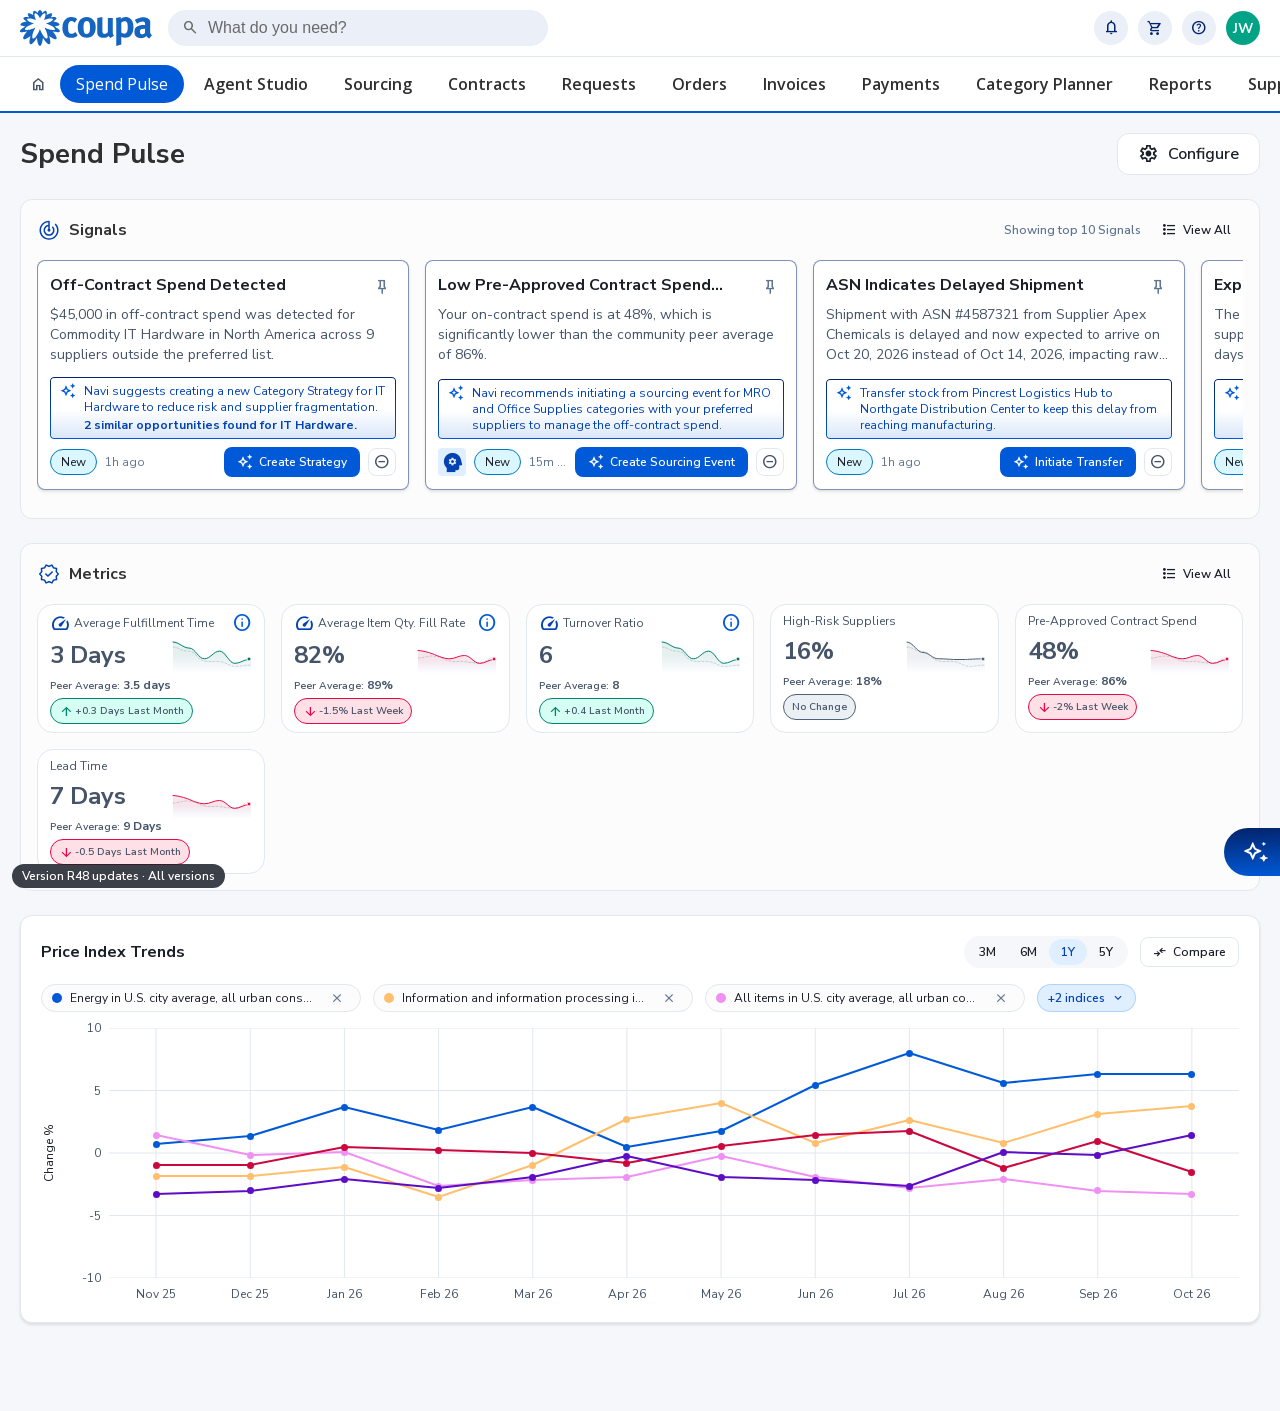
==== v/r48/index.html @ 028aa799 "Versions: add v/r48 (R48 updates) from jitin-updates; versions take a name as well as a date v/r48 i" ====
<!DOCTYPE html>
<html lang="en">
<head>
<meta charset="utf-8">
<meta name="viewport" content="width=device-width, initial-scale=1">
<title>Community Data Spend Pulse</title>
<meta name="description" content="Responsive HTML prototype of Spend Pulse's community-benchmark signal, including its full Navi sourcing-event interaction flow.">
<!-- Fonts are vendored locally (Nunito Sans, Open Sans, Material Symbols) so the
     prototype renders identically offline. -->
<link rel="stylesheet" href="assets/fonts/fonts.css">
<link rel="stylesheet" href="styles.css">
<link rel="stylesheet" href="navi/navi-template.css">
</head>
<body>

<div class="app">
  <header class="topbar">
    <div class="topbar__row">
      <!-- The Coupa lockup as supplied: a single 132x36 SVG carrying both the
           flower mark and the wordmark, so there is no live text beside it to
           keep in step. One header serves all 23 screens. -->
      <a class="logo" href="#/landing" aria-label="Coupa home">
        <img class="logo__mark" src="assets/coupa-logo.svg" alt="Coupa"
          width="132" height="36">
      </a>
      <label class="usearch">
        <span class="mi mi--sm" aria-hidden="true">search</span>
        <input type="search" placeholder="What do you need?" aria-label="What do you need?">
      </label>
      <div class="top-actions">
        <button class="circle-btn" aria-label="Notifications"><span class="mi mi--sm">notifications</span></button>
        <button class="circle-btn" aria-label="Cart"><span class="mi mi--sm">shopping_cart</span></button>
        <button class="circle-btn" aria-label="Help"><span class="mi mi--sm">help</span></button>
        <div class="avatar" title="Jason Wills">JW</div>
      </div>
    </div>
  </header>

  <nav class="nav" aria-label="Primary">
    <div class="nav__row" id="nav-row"></div>
  </nav>

  <!-- Secondary navigation. A screen that has one (Sourcing does) fills this
       slot: the band runs the full width of the window, so it sits outside
       `.page`, whose padding and 1600px cap would inset it. -->
  <div id="subnav"></div>

  <main class="page" id="screen" tabindex="-1"></main>
</div>

<div id="overlay-layer" aria-live="polite"></div>
<!-- The Navi chat sits above the overlays it is handed off from and below the
     tooltips and toasts, which have to stay reachable over everything. -->
<div id="navi-layer" aria-live="polite"></div>
<div id="tip-layer"></div>
<div id="toast-layer"></div>

<!-- Navi chat on the Spend Pulse landing page: the Navi Prototype Template's
     panel and engine (coupa/Navi-Prototype-Template, branch Navi-Template),
     wrapped in `.navi-tpl` so its styles stay scoped (see navi/README.md).
     The landing page's own Navi button opens it; the template's launcher is
     kept for the engine to bind to but hidden. The script below is
     navi/spend-pulse.yaml as JSON — regenerate it from that file. -->
<div class="navi-tpl" id="navi-tpl">
<div id="navi-artifact-viewer" class="navi-artifact-viewer" aria-hidden="true">
  <div id="navi-artifact-rail" class="navi-artifact-rail"></div>
  <div id="navi-artifact-main" class="navi-artifact-main"></div>
</div>
<button id="navi-launcher" class="navi-launcher" aria-label="Open Navi" aria-expanded="false">
  <span class="navi-launcher-icon-wrap">
    <img class="navi-launcher-icon" src="assets/navi/navi-launcher-sparkle.svg" alt="" aria-hidden="true" width="24" height="24" />
  </span>
  <span class="navi-launcher-label">Navi</span>
</button>
<div id="navi-panel" class="navi-panel" data-state="welcome" aria-hidden="true">
  <header class="navi-panel-header" data-chrome="active">
    <span class="navi-panel-title">
      Navi
      <img class="navi-panel-logo-icon" src="assets/navi/navi-logo-icon.svg" alt="" aria-hidden="true" width="20" height="20" />
    </span>
    <button id="navi-close" class="navi-close" aria-label="Close Navi">−</button>
  </header>
  <div class="navi-welcome-topbar" data-chrome="welcome">
    <button id="navi-minimize" class="navi-minimize" aria-label="Close Navi">−</button>
  </div>
  <div class="navi-welcome-message" data-chrome="welcome">
    <p class="navi-welcome-tagline">Coupa's AI to help ease your workflow</p>
    <img class="navi-welcome-icon" src="assets/navi/navi-welcome-icon.svg" alt="" width="64" height="64" />
    <p class="navi-welcome-eyebrow">Welcome To</p>
    <p class="navi-welcome-title">Coupa Navi<sup class="navi-welcome-tm">TM</sup></p>
    <p class="navi-welcome-subtitle">Smarter spend powered by AI Agents</p>
  </div>
  <div class="navi-panel-toolbar" aria-hidden="true">
    <img class="navi-panel-menu-icon" src="assets/navi/navi-menu-icon.svg" alt="" width="24" height="24" />
    <span class="navi-panel-agent-select">
      <span class="navi-panel-agent-select-avatar"></span>
      <span class="navi-panel-agent-select-label">Explore agents</span>
      <img class="navi-panel-agent-select-chevron" src="assets/navi/navi-chevron-down-icon.svg" alt="" width="16" height="16" />
    </span>
    <img class="navi-panel-edit-icon" src="assets/navi/navi-edit-icon.svg" alt="" width="24" height="24" />
  </div>
  <div class="navi-panel-body">
    <p class="navi-disclaimer" data-chrome="welcome">Coupa Navi can make mistakes, please check important information.</p>
    <p class="navi-greeting" data-chrome="welcome">Hello! How can I help you today?</p>
    <div id="navi-transcript" class="navi-transcript" role="log" aria-live="polite"></div>
    <div id="navi-chips" class="navi-chips" role="group" aria-label="Suggested actions"></div>
  </div>
  <div class="navi-input-bar">
    <div class="navi-input-shell">
      <input id="navi-input-field" class="navi-input-field" type="text" placeholder="How can I assist you today?" aria-label="Message Navi" />
      <button id="navi-input-send" class="navi-input-send" aria-label="Send">
        <img class="navi-input-send-icon" src="assets/navi/navi-send-icon.svg" alt="" width="24" height="24" />
      </button>
    </div>
  </div>
  <input id="navi-file-input" type="file" multiple hidden style="display: none" aria-hidden="true" />
  <div id="navi-drop-overlay" class="navi-drop-overlay" aria-hidden="true">
    <div class="navi-drop-overlay-zone">
      <img class="navi-drop-overlay-icon" src="assets/navi/navi-dropzone-upload-icon.svg" alt="" width="56" height="56" />
      <p class="navi-drop-overlay-text">Maximum file size is 25MB.</p>
    </div>
  </div>
</div>
</div>
<script id="navi-script-data" type="application/json">{"page":"spend-pulse","description":"Spend Pulse landing: the rail's signals, asked about from Navi","entry_chips":[{"id":"top-signals","label":"Which signals need my attention first?","next":"top-signals-response"},{"id":"off-contract","label":"What's behind the off-contract IT Hardware spend?","next":"off-contract-response"},{"id":"below-peer","label":"Why is my on-contract spend below the peer average?","next":"below-peer-response"},{"id":"bulk-solvent","label":"Is the Bulk Solvent price drop worth acting on?","next":"bulk-solvent-response"},{"id":"apex-shipment","label":"What's delaying the Apex Chemicals shipment?","next":"apex-shipment-response"}],"intents":[{"id":"top-suppliers-by-spend","patterns":["Show me top 3 suppliers by spend","Who are our top 3 suppliers by spend","Show me the top suppliers by spend","What are our top suppliers by spend"],"next":"top-suppliers-by-spend-response"},{"id":"certificate","patterns":["Which supplier certificates are expiring","Is the Meridian Packaging certificate expiring","Show expiring certificates"],"next":"meridian-cert-response"},{"id":"supplier-risk","patterns":["Which suppliers have a higher risk score","Why did Coastal Fabrication's risk score change","Show supplier risk changes"],"next":"coastal-risk-response"}],"nodes":{"top-signals-response":{"type":"card","speaker":"navi","card":{"title":"Signals to look at first","fields":[{"label":"Off-Contract Spend Detected","value":"$45,000 of IT Hardware, North America, across 9 non-preferred suppliers"},{"label":"Low Pre-Approved Contract Spend","value":"48% on contract against a community peer average of 86%"},{"label":"Expiring Supplier Certificate","value":"Meridian Packaging's MBE certificate expires Nov 10, 2026"},{"label":"Price Index Decreased: Bulk Solvent","value":"Down 12% between April and October 2026"}]},"chips":[{"id":"triage-off-contract","label":"Start with the off-contract spend","next":"off-contract-response"},{"id":"triage-cert","label":"Handle the certificate","next":"meridian-cert-response"}]},"off-contract-response":{"type":"message","speaker":"navi","markdown":true,"text":"**$45,000** of IT Hardware spend in North America went to **9 suppliers outside your preferred list** between Jul 1 and Sep 30, 2026. Two other signals read the same commodity: **Supplier Fragmentation: IT Hardware** and **Contract Expiring: IT Hardware**, with Vantage IT's contract renewing in 28 days.\n","chips":[{"id":"oc-related","label":"Show the related signals","next":"off-contract-related"},{"id":"oc-strategy","label":"Start a category strategy","next":"off-contract-strategy"}]},"off-contract-related":{"type":"card","speaker":"navi","card":{"title":"Related signals for Commodity: IT Hardware","fields":[{"label":"Supplier Fragmentation: IT Hardware","value":"Top 5 suppliers hold only 56% of $1,789,520 spent in H1 2026, across 28 suppliers"},{"label":"Contract Expiring: IT Hardware","value":"CN-10432 with Vantage IT, $1.2M a year, expires in 28 days with no renewal started"}]},"chips":[{"id":"oc-related-strategy","label":"Start a category strategy","next":"off-contract-strategy"}]},"off-contract-strategy":{"type":"timeline","speaker":"navi","timeline":{"steps":[{"title":"Spend in scope","text":"$45,000 of off-contract IT Hardware, North America, Jul 1 to Sep 30, 2026."},{"title":"Suppliers","text":"9 non-preferred suppliers, consolidated against Vantage IT and Meridian Technology Group.","details":["Apex Tech Resellers","BrightPath Computing","Cobalt Systems Supply","Delta Office Tech","Evergreen IT Traders","Fairview Electronics","Granite Hardware Co.","Harbor Point Computers","Northline Digital"]},{"title":"Related opportunities","text":"Supplier Fragmentation and Contract Expiring for IT Hardware folded into the same strategy."},{"title":"Category strategy","text":"Drafting IT Hardware Strategy FY27 for your review.","status":"active"}]},"auto_next":"off-contract-strategy-done"},"off-contract-strategy-done":{"type":"message","speaker":"navi","text":"The draft strategy brings the off-contract spend and both related opportunities into one plan. Open the signal to review it and mark the action taken.\n"},"below-peer-response":{"type":"message","speaker":"navi","markdown":true,"text":"Your pre-approved contract spend has slid from **58% to 48%** over the past year, while the community peer average held near **86%**. The gap concentrates in **MRO and Office Supplies**, led by North America and LATAM, where spend increasingly moves outside catalogs and preferred suppliers.\n","chips":[{"id":"peer-trend","label":"Show the trend","next":"below-peer-trend"},{"id":"peer-event","label":"Draft sourcing events for MRO and Office Supplies","next":"below-peer-events"}]},"below-peer-trend":{"type":"artifact","speaker":"navi","artifact":{"kind":"chart","chartType":"bar","title":"Pre-approved contract spend, % of total, Nov 2025 to Oct 2026","data":[{"label":"Nov","value":58},{"label":"Dec","value":57},{"label":"Jan","value":56},{"label":"Feb","value":55},{"label":"Mar","value":54},{"label":"Apr","value":53},{"label":"May","value":52},{"label":"Jun","value":51},{"label":"Jul","value":50},{"label":"Aug","value":49},{"label":"Sep","value":49},{"label":"Oct","value":48}]},"chips":[{"id":"trend-event","label":"Draft sourcing events for MRO and Office Supplies","next":"below-peer-events"}]},"below-peer-events":{"type":"message","speaker":"navi","text":"MRO and Office Supplies don't belong in the same event, so I've drafted two, one per category, each with its own preferred suppliers.\n","auto_next":"below-peer-event-mro"},"below-peer-event-mro":{"type":"eventStatus","speaker":"navi","eventStatus":{"status":"draft","title":"MRO Consumables","eventId":"SE-2026-0418","created":"Oct 15, 2026"},"auto_next":"below-peer-event-office"},"below-peer-event-office":{"type":"eventStatus","speaker":"navi","eventStatus":{"status":"draft","title":"Office Supplies","eventId":"SE-2026-0419","created":"Oct 15, 2026"},"chips":[]},"bulk-solvent-response":{"type":"message","speaker":"navi","markdown":true,"text":"Yes. The **BLS Price Index for Bulk Solvent fell 12%**, from its April peak of **133** to **117** in October, while your **3 active contracts** covering **$1.9M** of annual spend are still priced against the pre-drop index. Two of them expire within 90 days.\n","chips":[{"id":"solvent-chart","label":"Show the index","next":"bulk-solvent-index"},{"id":"solvent-event","label":"Draft a sourcing event","next":"bulk-solvent-event"}]},"bulk-solvent-index":{"type":"artifact","speaker":"navi","artifact":{"kind":"chart","chartType":"bar","title":"BLS Price Index: Bulk Solvent, points above 100, Nov 2025 to Oct 2026","data":[{"label":"Nov","value":28},{"label":"Dec","value":30},{"label":"Jan","value":32},{"label":"Feb","value":31},{"label":"Mar","value":30},{"label":"Apr","value":33},{"label":"May","value":29},{"label":"Jun","value":26},{"label":"Jul","value":22},{"label":"Aug","value":20},{"label":"Sep","value":18},{"label":"Oct","value":17}]},"chips":[{"id":"index-event","label":"Draft a sourcing event","next":"bulk-solvent-event"}]},"bulk-solvent-event":{"type":"eventStatus","speaker":"navi","eventStatus":{"status":"draft","title":"Bulk Solvent","eventId":"SE-2026-0417","created":"Oct 15, 2026"},"auto_next":"bulk-solvent-event-note"},"bulk-solvent-event-note":{"type":"message","speaker":"navi","text":"Drafted with methanol, isopropyl alcohol and acetone at the market benchmark, inviting your 5 preferred solvent suppliers. Base price is the one field left for you.\n"},"apex-shipment-response":{"type":"error","speaker":"navi","text":"Shipment ASN #4587321 from Apex Chemicals is now expected Oct 20, 2026 instead of Oct 14, a 6-day slip that reaches raw material availability.\n","chips":[{"id":"transfer-stock","label":"Transfer stock to cover the gap","next":"stock-transferred"}]},"stock-transferred":{"type":"message","speaker":"navi","text":"Queued a transfer from Pincrest Logistics Hub in Chicago to Northgate Distribution Center in Texas, so the delay doesn't reach manufacturing.\n"},"meridian-cert-response":{"type":"message","speaker":"navi","text":"Meridian Packaging Solutions' Minority Business Enterprise certificate expires Nov 10, 2026, and no renewal has been requested. Want me to send them the Certificate Renewal Request form?\n","chips":[{"id":"renew-cert","label":"Send the renewal request","next":"cert-renewal-sent"}]},"cert-renewal-sent":{"type":"message","speaker":"navi","text":"Sent. Meridian Packaging Solutions has the Certificate Renewal Request form."},"coastal-risk-response":{"type":"card","speaker":"navi","card":{"title":"Coastal Fabrication Group","fields":[{"label":"Risk score","value":"Low to Moderate, on a weakening financial position"},{"label":"Contract","value":"CTR-2024-0881, $612K a year, renews Nov 27, 2026"},{"label":"Open purchase orders","value":"2 in flight, delivering Nov 4 and Nov 19"}]},"chips":[{"id":"flag-contract","label":"Flag the contract for review","next":"contract-flagged"}]},"contract-flagged":{"type":"message","speaker":"navi","text":"Flagged CTR-2024-0881 for review ahead of its Nov 27 renewal."},"top-suppliers-by-spend-response":{"type":"supplier","speaker":"navi","title":"Top 3 Suppliers by Spend","suppliers":[{"variant":"internal","name":"Coastal Fabrication Group","website":"www.coastalfab.com","categories":"Fabricated Metal Components, Weldments","location":"HQ in Mobile, AL, US. Serves North America.","overview":"Supplies fabricated metal components under CTR-2024-0881, with two purchase orders in flight.\n","certifications":"ISO 9001","highlight":"#1 by spend: $612K a year. Risk score moved from Low to Moderate.\n"},{"variant":"internal","name":"Vantage IT","website":"www.vantageit.com","categories":"IT Hardware, Laptops & Notebooks","location":"HQ in Austin, TX, US. Serves North America.","overview":"The largest IT Hardware supplier, holding 19% of the category's spend.\n","certifications":"ISO 9001, ISO 27001","highlight":"#2 by spend: $340K in H1 2026. Contract CN-10432 expires in 28 days.\n"},{"variant":"external","name":"Cascade Solvents & Chemicals","website":"cascadesolvents.com","categories":"Bulk Solvent, Industrial Chemicals","location":"HQ: Tacoma, WA | Hubs: Houston, TX; Newark, NJ","overview":"Preferred bulk solvent supplier, invited to the Bulk Solvent sourcing event.\n","highlight":"#3 by spend: lowest submitted methanol price in the last event.\n","cta":"View Supplier"}],"chips":[]}}}</script>
<script src="app.js"></script>
<script src="navi/navi-engine.js"></script>
<!-- version-badge -->
<a class="version-badge" href="../../versions.html" title="See every version of this prototype"
  style="position:fixed;left:12px;bottom:12px;z-index:95;padding:4px 10px;border-radius:100px;background:#1b1f28;color:#fff;font:600 12px/16px 'Nunito Sans',sans-serif;text-decoration:none;opacity:.85">Version R48 updates · All versions</a>
<!-- /version-badge -->
</body>
</html>
---- v/r48/assets/fonts/fonts.css ----
/* cyrillic-ext */
@font-face {
  font-family: 'Nunito Sans';
  font-style: normal;
  font-weight: 400;
  font-stretch: 100%;
  font-display: swap;
  src: url(./pe0AMImSLYBIv1o4X1M8ce2xCx3yop4tQpF_MeTm0lfUVwoNnq4CLz0_kJDxzHGGVFMV2w.woff2) format('woff2');
  unicode-range: U+0460-052F, U+1C80-1C8A, U+20B4, U+2DE0-2DFF, U+A640-A69F, U+FE2E-FE2F;
}
/* cyrillic */
@font-face {
  font-family: 'Nunito Sans';
  font-style: normal;
  font-weight: 400;
  font-stretch: 100%;
  font-display: swap;
  src: url(./pe0AMImSLYBIv1o4X1M8ce2xCx3yop4tQpF_MeTm0lfUVwoNnq4CLz0_kJnxzHGGVFMV2w.woff2) format('woff2');
  unicode-range: U+0301, U+0400-045F, U+0490-0491, U+04B0-04B1, U+2116;
}
/* vietnamese */
@font-face {
  font-family: 'Nunito Sans';
  font-style: normal;
  font-weight: 400;
  font-stretch: 100%;
  font-display: swap;
  src: url(./pe0AMImSLYBIv1o4X1M8ce2xCx3yop4tQpF_MeTm0lfUVwoNnq4CLz0_kJLxzHGGVFMV2w.woff2) format('woff2');
  unicode-range: U+0102-0103, U+0110-0111, U+0128-0129, U+0168-0169, U+01A0-01A1, U+01AF-01B0, U+0300-0301, U+0303-0304, U+0308-0309, U+0323, U+0329, U+1EA0-1EF9, U+20AB;
}
/* latin-ext */
@font-face {
  font-family: 'Nunito Sans';
  font-style: normal;
  font-weight: 400;
  font-stretch: 100%;
  font-display: swap;
  src: url(./pe0AMImSLYBIv1o4X1M8ce2xCx3yop4tQpF_MeTm0lfUVwoNnq4CLz0_kJPxzHGGVFMV2w.woff2) format('woff2');
  unicode-range: U+0100-02BA, U+02BD-02C5, U+02C7-02CC, U+02CE-02D7, U+02DD-02FF, U+0304, U+0308, U+0329, U+1D00-1DBF, U+1E00-1E9F, U+1EF2-1EFF, U+2020, U+20A0-20AB, U+20AD-20C0, U+2113, U+2C60-2C7F, U+A720-A7FF;
}
/* latin */
@font-face {
  font-family: 'Nunito Sans';
  font-style: normal;
  font-weight: 400;
  font-stretch: 100%;
  font-display: swap;
  src: url(./pe0AMImSLYBIv1o4X1M8ce2xCx3yop4tQpF_MeTm0lfUVwoNnq4CLz0_kJ3xzHGGVFM.woff2) format('woff2');
  unicode-range: U+0000-00FF, U+0131, U+0152-0153, U+02BB-02BC, U+02C6, U+02DA, U+02DC, U+0304, U+0308, U+0329, U+2000-206F, U+20AC, U+2122, U+2191, U+2193, U+2212, U+2215, U+FEFF, U+FFFD;
}
/* cyrillic-ext */
@font-face {
  font-family: 'Nunito Sans';
  font-style: normal;
  font-weight: 600;
  font-stretch: 100%;
  font-display: swap;
  src: url(./pe0AMImSLYBIv1o4X1M8ce2xCx3yop4tQpF_MeTm0lfUVwoNnq4CLz0_kJDxzHGGVFMV2w.woff2) format('woff2');
  unicode-range: U+0460-052F, U+1C80-1C8A, U+20B4, U+2DE0-2DFF, U+A640-A69F, U+FE2E-FE2F;
}
/* cyrillic */
@font-face {
  font-family: 'Nunito Sans';
  font-style: normal;
  font-weight: 600;
  font-stretch: 100%;
  font-display: swap;
  src: url(./pe0AMImSLYBIv1o4X1M8ce2xCx3yop4tQpF_MeTm0lfUVwoNnq4CLz0_kJnxzHGGVFMV2w.woff2) format('woff2');
  unicode-range: U+0301, U+0400-045F, U+0490-0491, U+04B0-04B1, U+2116;
}
/* vietnamese */
@font-face {
  font-family: 'Nunito Sans';
  font-style: normal;
  font-weight: 600;
  font-stretch: 100%;
  font-display: swap;
  src: url(./pe0AMImSLYBIv1o4X1M8ce2xCx3yop4tQpF_MeTm0lfUVwoNnq4CLz0_kJLxzHGGVFMV2w.woff2) format('woff2');
  unicode-range: U+0102-0103, U+0110-0111, U+0128-0129, U+0168-0169, U+01A0-01A1, U+01AF-01B0, U+0300-0301, U+0303-0304, U+0308-0309, U+0323, U+0329, U+1EA0-1EF9, U+20AB;
}
/* latin-ext */
@font-face {
  font-family: 'Nunito Sans';
  font-style: normal;
  font-weight: 600;
  font-stretch: 100%;
  font-display: swap;
  src: url(./pe0AMImSLYBIv1o4X1M8ce2xCx3yop4tQpF_MeTm0lfUVwoNnq4CLz0_kJPxzHGGVFMV2w.woff2) format('woff2');
  unicode-range: U+0100-02BA, U+02BD-02C5, U+02C7-02CC, U+02CE-02D7, U+02DD-02FF, U+0304, U+0308, U+0329, U+1D00-1DBF, U+1E00-1E9F, U+1EF2-1EFF, U+2020, U+20A0-20AB, U+20AD-20C0, U+2113, U+2C60-2C7F, U+A720-A7FF;
}
/* latin */
@font-face {
  font-family: 'Nunito Sans';
  font-style: normal;
  font-weight: 600;
  font-stretch: 100%;
  font-display: swap;
  src: url(./pe0AMImSLYBIv1o4X1M8ce2xCx3yop4tQpF_MeTm0lfUVwoNnq4CLz0_kJ3xzHGGVFM.woff2) format('woff2');
  unicode-range: U+0000-00FF, U+0131, U+0152-0153, U+02BB-02BC, U+02C6, U+02DA, U+02DC, U+0304, U+0308, U+0329, U+2000-206F, U+20AC, U+2122, U+2191, U+2193, U+2212, U+2215, U+FEFF, U+FFFD;
}
/* cyrillic-ext */
@font-face {
  font-family: 'Nunito Sans';
  font-style: normal;
  font-weight: 700;
  font-stretch: 100%;
  font-display: swap;
  src: url(./pe0AMImSLYBIv1o4X1M8ce2xCx3yop4tQpF_MeTm0lfUVwoNnq4CLz0_kJDxzHGGVFMV2w.woff2) format('woff2');
  unicode-range: U+0460-052F, U+1C80-1C8A, U+20B4, U+2DE0-2DFF, U+A640-A69F, U+FE2E-FE2F;
}
/* cyrillic */
@font-face {
  font-family: 'Nunito Sans';
  font-style: normal;
  font-weight: 700;
  font-stretch: 100%;
  font-display: swap;
  src: url(./pe0AMImSLYBIv1o4X1M8ce2xCx3yop4tQpF_MeTm0lfUVwoNnq4CLz0_kJnxzHGGVFMV2w.woff2) format('woff2');
  unicode-range: U+0301, U+0400-045F, U+0490-0491, U+04B0-04B1, U+2116;
}
/* vietnamese */
@font-face {
  font-family: 'Nunito Sans';
  font-style: normal;
  font-weight: 700;
  font-stretch: 100%;
  font-display: swap;
  src: url(./pe0AMImSLYBIv1o4X1M8ce2xCx3yop4tQpF_MeTm0lfUVwoNnq4CLz0_kJLxzHGGVFMV2w.woff2) format('woff2');
  unicode-range: U+0102-0103, U+0110-0111, U+0128-0129, U+0168-0169, U+01A0-01A1, U+01AF-01B0, U+0300-0301, U+0303-0304, U+0308-0309, U+0323, U+0329, U+1EA0-1EF9, U+20AB;
}
/* latin-ext */
@font-face {
  font-family: 'Nunito Sans';
  font-style: normal;
  font-weight: 700;
  font-stretch: 100%;
  font-display: swap;
  src: url(./pe0AMImSLYBIv1o4X1M8ce2xCx3yop4tQpF_MeTm0lfUVwoNnq4CLz0_kJPxzHGGVFMV2w.woff2) format('woff2');
  unicode-range: U+0100-02BA, U+02BD-02C5, U+02C7-02CC, U+02CE-02D7, U+02DD-02FF, U+0304, U+0308, U+0329, U+1D00-1DBF, U+1E00-1E9F, U+1EF2-1EFF, U+2020, U+20A0-20AB, U+20AD-20C0, U+2113, U+2C60-2C7F, U+A720-A7FF;
}
/* latin */
@font-face {
  font-family: 'Nunito Sans';
  font-style: normal;
  font-weight: 700;
  font-stretch: 100%;
  font-display: swap;
  src: url(./pe0AMImSLYBIv1o4X1M8ce2xCx3yop4tQpF_MeTm0lfUVwoNnq4CLz0_kJ3xzHGGVFM.woff2) format('woff2');
  unicode-range: U+0000-00FF, U+0131, U+0152-0153, U+02BB-02BC, U+02C6, U+02DA, U+02DC, U+0304, U+0308, U+0329, U+2000-206F, U+20AC, U+2122, U+2191, U+2193, U+2212, U+2215, U+FEFF, U+FFFD;
}
/* cyrillic-ext */
@font-face {
  font-family: 'Nunito Sans';
  font-style: normal;
  font-weight: 800;
  font-stretch: 100%;
  font-display: swap;
  src: url(./pe0AMImSLYBIv1o4X1M8ce2xCx3yop4tQpF_MeTm0lfUVwoNnq4CLz0_kJDxzHGGVFMV2w.woff2) format('woff2');
  unicode-range: U+0460-052F, U+1C80-1C8A, U+20B4, U+2DE0-2DFF, U+A640-A69F, U+FE2E-FE2F;
}
/* cyrillic */
@font-face {
  font-family: 'Nunito Sans';
  font-style: normal;
  font-weight: 800;
  font-stretch: 100%;
  font-display: swap;
  src: url(./pe0AMImSLYBIv1o4X1M8ce2xCx3yop4tQpF_MeTm0lfUVwoNnq4CLz0_kJnxzHGGVFMV2w.woff2) format('woff2');
  unicode-range: U+0301, U+0400-045F, U+0490-0491, U+04B0-04B1, U+2116;
}
/* vietnamese */
@font-face {
  font-family: 'Nunito Sans';
  font-style: normal;
  font-weight: 800;
  font-stretch: 100%;
  font-display: swap;
  src: url(./pe0AMImSLYBIv1o4X1M8ce2xCx3yop4tQpF_MeTm0lfUVwoNnq4CLz0_kJLxzHGGVFMV2w.woff2) format('woff2');
  unicode-range: U+0102-0103, U+0110-0111, U+0128-0129, U+0168-0169, U+01A0-01A1, U+01AF-01B0, U+0300-0301, U+0303-0304, U+0308-0309, U+0323, U+0329, U+1EA0-1EF9, U+20AB;
}
/* latin-ext */
@font-face {
  font-family: 'Nunito Sans';
  font-style: normal;
  font-weight: 800;
  font-stretch: 100%;
  font-display: swap;
  src: url(./pe0AMImSLYBIv1o4X1M8ce2xCx3yop4tQpF_MeTm0lfUVwoNnq4CLz0_kJPxzHGGVFMV2w.woff2) format('woff2');
  unicode-range: U+0100-02BA, U+02BD-02C5, U+02C7-02CC, U+02CE-02D7, U+02DD-02FF, U+0304, U+0308, U+0329, U+1D00-1DBF, U+1E00-1E9F, U+1EF2-1EFF, U+2020, U+20A0-20AB, U+20AD-20C0, U+2113, U+2C60-2C7F, U+A720-A7FF;
}
/* latin */
@font-face {
  font-family: 'Nunito Sans';
  font-style: normal;
  font-weight: 800;
  font-stretch: 100%;
  font-display: swap;
  src: url(./pe0AMImSLYBIv1o4X1M8ce2xCx3yop4tQpF_MeTm0lfUVwoNnq4CLz0_kJ3xzHGGVFM.woff2) format('woff2');
  unicode-range: U+0000-00FF, U+0131, U+0152-0153, U+02BB-02BC, U+02C6, U+02DA, U+02DC, U+0304, U+0308, U+0329, U+2000-206F, U+20AC, U+2122, U+2191, U+2193, U+2212, U+2215, U+FEFF, U+FFFD;
}
/* cyrillic-ext */
@font-face {
  font-family: 'Open Sans';
  font-style: normal;
  font-weight: 400;
  font-stretch: 100%;
  font-display: swap;
  src: url(./memvYaGs126MiZpBA-UvWbX2vVnXBbObj2OVTSKmu0SC55K5gw.woff2) format('woff2');
  unicode-range: U+0460-052F, U+1C80-1C8A, U+20B4, U+2DE0-2DFF, U+A640-A69F, U+FE2E-FE2F;
}
/* cyrillic */
@font-face {
  font-family: 'Open Sans';
  font-style: normal;
  font-weight: 400;
  font-stretch: 100%;
  font-display: swap;
  src: url(./memvYaGs126MiZpBA-UvWbX2vVnXBbObj2OVTSumu0SC55K5gw.woff2) format('woff2');
  unicode-range: U+0301, U+0400-045F, U+0490-0491, U+04B0-04B1, U+2116;
}
/* greek-ext */
@font-face {
  font-family: 'Open Sans';
  font-style: normal;
  font-weight: 400;
  font-stretch: 100%;
  font-display: swap;
  src: url(./memvYaGs126MiZpBA-UvWbX2vVnXBbObj2OVTSOmu0SC55K5gw.woff2) format('woff2');
  unicode-range: U+1F00-1FFF;
}
/* greek */
@font-face {
  font-family: 'Open Sans';
  font-style: normal;
  font-weight: 400;
  font-stretch: 100%;
  font-display: swap;
  src: url(./memvYaGs126MiZpBA-UvWbX2vVnXBbObj2OVTSymu0SC55K5gw.woff2) format('woff2');
  unicode-range: U+0370-0377, U+037A-037F, U+0384-038A, U+038C, U+038E-03A1, U+03A3-03FF;
}
/* hebrew */
@font-face {
  font-family: 'Open Sans';
  font-style: normal;
  font-weight: 400;
  font-stretch: 100%;
  font-display: swap;
  src: url(./memvYaGs126MiZpBA-UvWbX2vVnXBbObj2OVTS2mu0SC55K5gw.woff2) format('woff2');
  unicode-range: U+0307-0308, U+0590-05FF, U+200C-2010, U+20AA, U+25CC, U+FB1D-FB4F;
}
/* math */
@font-face {
  font-family: 'Open Sans';
  font-style: normal;
  font-weight: 400;
  font-stretch: 100%;
  font-display: swap;
  src: url(./memvYaGs126MiZpBA-UvWbX2vVnXBbObj2OVTVOmu0SC55K5gw.woff2) format('woff2');
  unicode-range: U+0302-0303, U+0305, U+0307-0308, U+0310, U+0312, U+0315, U+031A, U+0326-0327, U+032C, U+032F-0330, U+0332-0333, U+0338, U+033A, U+0346, U+034D, U+0391-03A1, U+03A3-03A9, U+03B1-03C9, U+03D1, U+03D5-03D6, U+03F0-03F1, U+03F4-03F5, U+2016-2017, U+2034-2038, U+203C, U+2040, U+2043, U+2047, U+2050, U+2057, U+205F, U+2070-2071, U+2074-208E, U+2090-209C, U+20D0-20DC, U+20E1, U+20E5-20EF, U+2100-2112, U+2114-2115, U+2117-2121, U+2123-214F, U+2190, U+2192, U+2194-21AE, U+21B0-21E5, U+21F1-21F2, U+21F4-2211, U+2213-2214, U+2216-22FF, U+2308-230B, U+2310, U+2319, U+231C-2321, U+2336-237A, U+237C, U+2395, U+239B-23B7, U+23D0, U+23DC-23E1, U+2474-2475, U+25AF, U+25B3, U+25B7, U+25BD, U+25C1, U+25CA, U+25CC, U+25FB, U+266D-266F, U+27C0-27FF, U+2900-2AFF, U+2B0E-2B11, U+2B30-2B4C, U+2BFE, U+3030, U+FF5B, U+FF5D, U+1D400-1D7FF, U+1EE00-1EEFF;
}
/* symbols */
@font-face {
  font-family: 'Open Sans';
  font-style: normal;
  font-weight: 400;
  font-stretch: 100%;
  font-display: swap;
  src: url(./memvYaGs126MiZpBA-UvWbX2vVnXBbObj2OVTUGmu0SC55K5gw.woff2) format('woff2');
  unicode-range: U+0001-000C, U+000E-001F, U+007F-009F, U+20DD-20E0, U+20E2-20E4, U+2150-218F, U+2190, U+2192, U+2194-2199, U+21AF, U+21E6-21F0, U+21F3, U+2218-2219, U+2299, U+22C4-22C6, U+2300-243F, U+2440-244A, U+2460-24FF, U+25A0-27BF, U+2800-28FF, U+2921-2922, U+2981, U+29BF, U+29EB, U+2B00-2BFF, U+4DC0-4DFF, U+FFF9-FFFB, U+10140-1018E, U+10190-1019C, U+101A0, U+101D0-101FD, U+102E0-102FB, U+10E60-10E7E, U+1D2C0-1D2D3, U+1D2E0-1D37F, U+1F000-1F0FF, U+1F100-1F1AD, U+1F1E6-1F1FF, U+1F30D-1F30F, U+1F315, U+1F31C, U+1F31E, U+1F320-1F32C, U+1F336, U+1F378, U+1F37D, U+1F382, U+1F393-1F39F, U+1F3A7-1F3A8, U+1F3AC-1F3AF, U+1F3C2, U+1F3C4-1F3C6, U+1F3CA-1F3CE, U+1F3D4-1F3E0, U+1F3ED, U+1F3F1-1F3F3, U+1F3F5-1F3F7, U+1F408, U+1F415, U+1F41F, U+1F426, U+1F43F, U+1F441-1F442, U+1F444, U+1F446-1F449, U+1F44C-1F44E, U+1F453, U+1F46A, U+1F47D, U+1F4A3, U+1F4B0, U+1F4B3, U+1F4B9, U+1F4BB, U+1F4BF, U+1F4C8-1F4CB, U+1F4D6, U+1F4DA, U+1F4DF, U+1F4E3-1F4E6, U+1F4EA-1F4ED, U+1F4F7, U+1F4F9-1F4FB, U+1F4FD-1F4FE, U+1F503, U+1F507-1F50B, U+1F50D, U+1F512-1F513, U+1F53E-1F54A, U+1F54F-1F5FA, U+1F610, U+1F650-1F67F, U+1F687, U+1F68D, U+1F691, U+1F694, U+1F698, U+1F6AD, U+1F6B2, U+1F6B9-1F6BA, U+1F6BC, U+1F6C6-1F6CF, U+1F6D3-1F6D7, U+1F6E0-1F6EA, U+1F6F0-1F6F3, U+1F6F7-1F6FC, U+1F700-1F7FF, U+1F800-1F80B, U+1F810-1F847, U+1F850-1F859, U+1F860-1F887, U+1F890-1F8AD, U+1F8B0-1F8BB, U+1F8C0-1F8C1, U+1F900-1F90B, U+1F93B, U+1F946, U+1F984, U+1F996, U+1F9E9, U+1FA00-1FA6F, U+1FA70-1FA7C, U+1FA80-1FA89, U+1FA8F-1FAC6, U+1FACE-1FADC, U+1FADF-1FAE9, U+1FAF0-1FAF8, U+1FB00-1FBFF;
}
/* vietnamese */
@font-face {
  font-family: 'Open Sans';
  font-style: normal;
  font-weight: 400;
  font-stretch: 100%;
  font-display: swap;
  src: url(./memvYaGs126MiZpBA-UvWbX2vVnXBbObj2OVTSCmu0SC55K5gw.woff2) format('woff2');
  unicode-range: U+0102-0103, U+0110-0111, U+0128-0129, U+0168-0169, U+01A0-01A1, U+01AF-01B0, U+0300-0301, U+0303-0304, U+0308-0309, U+0323, U+0329, U+1EA0-1EF9, U+20AB;
}
/* latin-ext */
@font-face {
  font-family: 'Open Sans';
  font-style: normal;
  font-weight: 400;
  font-stretch: 100%;
  font-display: swap;
  src: url(./memvYaGs126MiZpBA-UvWbX2vVnXBbObj2OVTSGmu0SC55K5gw.woff2) format('woff2');
  unicode-range: U+0100-02BA, U+02BD-02C5, U+02C7-02CC, U+02CE-02D7, U+02DD-02FF, U+0304, U+0308, U+0329, U+1D00-1DBF, U+1E00-1E9F, U+1EF2-1EFF, U+2020, U+20A0-20AB, U+20AD-20C0, U+2113, U+2C60-2C7F, U+A720-A7FF;
}
/* latin */
@font-face {
  font-family: 'Open Sans';
  font-style: normal;
  font-weight: 400;
  font-stretch: 100%;
  font-display: swap;
  src: url(./memvYaGs126MiZpBA-UvWbX2vVnXBbObj2OVTS-mu0SC55I.woff2) format('woff2');
  unicode-range: U+0000-00FF, U+0131, U+0152-0153, U+02BB-02BC, U+02C6, U+02DA, U+02DC, U+0304, U+0308, U+0329, U+2000-206F, U+20AC, U+2122, U+2191, U+2193, U+2212, U+2215, U+FEFF, U+FFFD;
}
/* cyrillic-ext */
@font-face {
  font-family: 'Open Sans';
  font-style: normal;
  font-weight: 600;
  font-stretch: 100%;
  font-display: swap;
  src: url(./memvYaGs126MiZpBA-UvWbX2vVnXBbObj2OVTSKmu0SC55K5gw.woff2) format('woff2');
  unicode-range: U+0460-052F, U+1C80-1C8A, U+20B4, U+2DE0-2DFF, U+A640-A69F, U+FE2E-FE2F;
}
/* cyrillic */
@font-face {
  font-family: 'Open Sans';
  font-style: normal;
  font-weight: 600;
  font-stretch: 100%;
  font-display: swap;
  src: url(./memvYaGs126MiZpBA-UvWbX2vVnXBbObj2OVTSumu0SC55K5gw.woff2) format('woff2');
  unicode-range: U+0301, U+0400-045F, U+0490-0491, U+04B0-04B1, U+2116;
}
/* greek-ext */
@font-face {
  font-family: 'Open Sans';
  font-style: normal;
  font-weight: 600;
  font-stretch: 100%;
  font-display: swap;
  src: url(./memvYaGs126MiZpBA-UvWbX2vVnXBbObj2OVTSOmu0SC55K5gw.woff2) format('woff2');
  unicode-range: U+1F00-1FFF;
}
/* greek */
@font-face {
  font-family: 'Open Sans';
  font-style: normal;
  font-weight: 600;
  font-stretch: 100%;
  font-display: swap;
  src: url(./memvYaGs126MiZpBA-UvWbX2vVnXBbObj2OVTSymu0SC55K5gw.woff2) format('woff2');
  unicode-range: U+0370-0377, U+037A-037F, U+0384-038A, U+038C, U+038E-03A1, U+03A3-03FF;
}
/* hebrew */
@font-face {
  font-family: 'Open Sans';
  font-style: normal;
  font-weight: 600;
  font-stretch: 100%;
  font-display: swap;
  src: url(./memvYaGs126MiZpBA-UvWbX2vVnXBbObj2OVTS2mu0SC55K5gw.woff2) format('woff2');
  unicode-range: U+0307-0308, U+0590-05FF, U+200C-2010, U+20AA, U+25CC, U+FB1D-FB4F;
}
/* math */
@font-face {
  font-family: 'Open Sans';
  font-style: normal;
  font-weight: 600;
  font-stretch: 100%;
  font-display: swap;
  src: url(./memvYaGs126MiZpBA-UvWbX2vVnXBbObj2OVTVOmu0SC55K5gw.woff2) format('woff2');
  unicode-range: U+0302-0303, U+0305, U+0307-0308, U+0310, U+0312, U+0315, U+031A, U+0326-0327, U+032C, U+032F-0330, U+0332-0333, U+0338, U+033A, U+0346, U+034D, U+0391-03A1, U+03A3-03A9, U+03B1-03C9, U+03D1, U+03D5-03D6, U+03F0-03F1, U+03F4-03F5, U+2016-2017, U+2034-2038, U+203C, U+2040, U+2043, U+2047, U+2050, U+2057, U+205F, U+2070-2071, U+2074-208E, U+2090-209C, U+20D0-20DC, U+20E1, U+20E5-20EF, U+2100-2112, U+2114-2115, U+2117-2121, U+2123-214F, U+2190, U+2192, U+2194-21AE, U+21B0-21E5, U+21F1-21F2, U+21F4-2211, U+2213-2214, U+2216-22FF, U+2308-230B, U+2310, U+2319, U+231C-2321, U+2336-237A, U+237C, U+2395, U+239B-23B7, U+23D0, U+23DC-23E1, U+2474-2475, U+25AF, U+25B3, U+25B7, U+25BD, U+25C1, U+25CA, U+25CC, U+25FB, U+266D-266F, U+27C0-27FF, U+2900-2AFF, U+2B0E-2B11, U+2B30-2B4C, U+2BFE, U+3030, U+FF5B, U+FF5D, U+1D400-1D7FF, U+1EE00-1EEFF;
}
/* symbols */
@font-face {
  font-family: 'Open Sans';
  font-style: normal;
  font-weight: 600;
  font-stretch: 100%;
  font-display: swap;
  src: url(./memvYaGs126MiZpBA-UvWbX2vVnXBbObj2OVTUGmu0SC55K5gw.woff2) format('woff2');
  unicode-range: U+0001-000C, U+000E-001F, U+007F-009F, U+20DD-20E0, U+20E2-20E4, U+2150-218F, U+2190, U+2192, U+2194-2199, U+21AF, U+21E6-21F0, U+21F3, U+2218-2219, U+2299, U+22C4-22C6, U+2300-243F, U+2440-244A, U+2460-24FF, U+25A0-27BF, U+2800-28FF, U+2921-2922, U+2981, U+29BF, U+29EB, U+2B00-2BFF, U+4DC0-4DFF, U+FFF9-FFFB, U+10140-1018E, U+10190-1019C, U+101A0, U+101D0-101FD, U+102E0-102FB, U+10E60-10E7E, U+1D2C0-1D2D3, U+1D2E0-1D37F, U+1F000-1F0FF, U+1F100-1F1AD, U+1F1E6-1F1FF, U+1F30D-1F30F, U+1F315, U+1F31C, U+1F31E, U+1F320-1F32C, U+1F336, U+1F378, U+1F37D, U+1F382, U+1F393-1F39F, U+1F3A7-1F3A8, U+1F3AC-1F3AF, U+1F3C2, U+1F3C4-1F3C6, U+1F3CA-1F3CE, U+1F3D4-1F3E0, U+1F3ED, U+1F3F1-1F3F3, U+1F3F5-1F3F7, U+1F408, U+1F415, U+1F41F, U+1F426, U+1F43F, U+1F441-1F442, U+1F444, U+1F446-1F449, U+1F44C-1F44E, U+1F453, U+1F46A, U+1F47D, U+1F4A3, U+1F4B0, U+1F4B3, U+1F4B9, U+1F4BB, U+1F4BF, U+1F4C8-1F4CB, U+1F4D6, U+1F4DA, U+1F4DF, U+1F4E3-1F4E6, U+1F4EA-1F4ED, U+1F4F7, U+1F4F9-1F4FB, U+1F4FD-1F4FE, U+1F503, U+1F507-1F50B, U+1F50D, U+1F512-1F513, U+1F53E-1F54A, U+1F54F-1F5FA, U+1F610, U+1F650-1F67F, U+1F687, U+1F68D, U+1F691, U+1F694, U+1F698, U+1F6AD, U+1F6B2, U+1F6B9-1F6BA, U+1F6BC, U+1F6C6-1F6CF, U+1F6D3-1F6D7, U+1F6E0-1F6EA, U+1F6F0-1F6F3, U+1F6F7-1F6FC, U+1F700-1F7FF, U+1F800-1F80B, U+1F810-1F847, U+1F850-1F859, U+1F860-1F887, U+1F890-1F8AD, U+1F8B0-1F8BB, U+1F8C0-1F8C1, U+1F900-1F90B, U+1F93B, U+1F946, U+1F984, U+1F996, U+1F9E9, U+1FA00-1FA6F, U+1FA70-1FA7C, U+1FA80-1FA89, U+1FA8F-1FAC6, U+1FACE-1FADC, U+1FADF-1FAE9, U+1FAF0-1FAF8, U+1FB00-1FBFF;
}
/* vietnamese */
@font-face {
  font-family: 'Open Sans';
  font-style: normal;
  font-weight: 600;
  font-stretch: 100%;
  font-display: swap;
  src: url(./memvYaGs126MiZpBA-UvWbX2vVnXBbObj2OVTSCmu0SC55K5gw.woff2) format('woff2');
  unicode-range: U+0102-0103, U+0110-0111, U+0128-0129, U+0168-0169, U+01A0-01A1, U+01AF-01B0, U+0300-0301, U+0303-0304, U+0308-0309, U+0323, U+0329, U+1EA0-1EF9, U+20AB;
}
/* latin-ext */
@font-face {
  font-family: 'Open Sans';
  font-style: normal;
  font-weight: 600;
  font-stretch: 100%;
  font-display: swap;
  src: url(./memvYaGs126MiZpBA-UvWbX2vVnXBbObj2OVTSGmu0SC55K5gw.woff2) format('woff2');
  unicode-range: U+0100-02BA, U+02BD-02C5, U+02C7-02CC, U+02CE-02D7, U+02DD-02FF, U+0304, U+0308, U+0329, U+1D00-1DBF, U+1E00-1E9F, U+1EF2-1EFF, U+2020, U+20A0-20AB, U+20AD-20C0, U+2113, U+2C60-2C7F, U+A720-A7FF;
}
/* latin */
@font-face {
  font-family: 'Open Sans';
  font-style: normal;
  font-weight: 600;
  font-stretch: 100%;
  font-display: swap;
  src: url(./memvYaGs126MiZpBA-UvWbX2vVnXBbObj2OVTS-mu0SC55I.woff2) format('woff2');
  unicode-range: U+0000-00FF, U+0131, U+0152-0153, U+02BB-02BC, U+02C6, U+02DA, U+02DC, U+0304, U+0308, U+0329, U+2000-206F, U+20AC, U+2122, U+2191, U+2193, U+2212, U+2215, U+FEFF, U+FFFD;
}

/* fallback */
@font-face {
  font-family: 'Material Symbols Outlined';
  font-style: normal;
  font-weight: 400;
  src: url(./kJF4BvYX7BgnkSrUwT8OhrdQw4oELdPIeeII9v6oDMzByHX9rA6RzaxHMPdY43zj-jCxv3fzvRNU22ZZLsYEpzC_1ver5Y0J1Llf.woff2) format('woff2');
}

/* Crimson Text Bold — the NorthStar Pharma wordmark's typeface in the Figma
   logo (node 190:26518). Only the bold weight is vendored, and only the two
   latin subsets: the wordmark is the sole place the family is used. */
/* latin-ext */
@font-face {
  font-family: 'Crimson Text';
  font-style: normal;
  font-weight: 700;
  font-display: block;
  src: url(./crimsontext-700-latin-ext.woff2) format('woff2');
  unicode-range: U+0100-02BA, U+02BD-02C5, U+02C7-02CC, U+02CE-02D7, U+02DD-02FF, U+0304, U+0308, U+0329, U+1D00-1DBF, U+1E00-1E9F, U+1EF2-1EFF, U+2020, U+20A0-20AB, U+20AD-20C0, U+2113, U+2C60-2C7F, U+A720-A7FF;
}
/* latin */
@font-face {
  font-family: 'Crimson Text';
  font-style: normal;
  font-weight: 700;
  font-display: block;
  src: url(./crimsontext-700-latin.woff2) format('woff2');
  unicode-range: U+0000-00FF, U+0131, U+0152-0153, U+02BB-02BC, U+02C6, U+02DA, U+02DC, U+0304, U+0308, U+0329, U+2000-206F, U+20AC, U+2122, U+2191, U+2193, U+2212, U+2215, U+FEFF, U+FFFD;
}

/* The static Material Symbols above carries no FILL axis, so a solid glyph is
   impossible with it. This is a ~1.6 KB FILL=1 subset covering `push_pin`
   (the pinned state of a signal card) and `psychology` (the community-insight
   mark on the Low Pre-Approved Contract Spend card). */
@font-face {
  font-family: 'Material Symbols Filled';
  font-style: normal;
  font-weight: 400;
  src: url(./material-symbols-fill1-subset.woff2) format('woff2');
  unicode-range: U+20, U+5f, U+63, U+67-69, U+6c, U+6e-70, U+73, U+75, U+79, U+EA4A, U+F10D;
}

.material-symbols-outlined {
  font-family: 'Material Symbols Outlined';
  font-weight: normal;
  font-style: normal;
  font-size: 24px;
  line-height: 1;
  letter-spacing: normal;
  text-transform: none;
  display: inline-block;
  white-space: nowrap;
  word-wrap: normal;
  direction: ltr;
  -webkit-font-feature-settings: 'liga';
  -webkit-font-smoothing: antialiased;
}
---- v/r48/styles.css ----
/* ==========================================================================
   Spend Pulse Demo — Aug 26
   Design tokens transcribed from the Figma file (Coupa CUI)
   ========================================================================== */

:root{
  /* colour */
  --primary:#0059d6;
  --primary-active:#03246d;
  --primary-subtle:#e0efff;
  --primary-border-transparent:#3996f94d;
  --brand-subtle-text:#0342b0;
  --t1:#1b1f28;
  --t2:#455468;
  --t3:#607590;
  --t5:#fcfcfd;
  --text-link:#0059d6;
  --text1:#2f2f2f;
  --text2:#6a6a6a;
  --s1:#ffffff;
  --s2:#fcfcfd;
  --s3:#f5f7fa;
  --b2:#e1e8ef;
  --s1-border:#03246d80;
  --neutral-subtle:#ebf0f4;
  --neutral-border:#4f6077;
  --green-subtle:#d6fff3;
  --green-border:#008571;
  --green-500:#00a385;
  --positive:#008571;
  --positive-subtle-text:#00705f;   /* color/text/subtle/green */
  --red-subtle:#ffe0e7;
  --red-border:#e70848;
  --red-bold:#ca073e;
  --red-subtle-text:#a80539;        /* color/text/subtle/red */
  --lightblue-subtle:#daf6ff;
  --lightblue-border:#007ac5;
  --orange-subtle:#ffbf6c;
  --magenta-subtle:#ef91f3;
  --purple-bold:#5c0dc5;
  --universal-search:#eaeff8;
  --logo-blue:#1565c0;
  --amber-border:#e8a33d;
  --amber-subtle:#fff6e5;
  --pumpkin-1:#ffd2b2;
  --status-warning-bold:#e08500;
  --text-subtle-lightblue:#0060a4;

  /* AI gradient tokens — the two Figma paint styles behind every Navi surface.
     `aiSubtle` is a 15%-opacity paint over white, so the stop alphas below are
     the Figma alphas already multiplied by 0.15 (CSS has no layer opacity). */
  --ai-subtle-surface:linear-gradient(180deg,#ffffff13 52.4%,#0059d626 100%);
  --ai-bold-surface:linear-gradient(180deg,#03246d 0%,#0059d6 100%);
  /* `Ai Colors/C1/Default` — the gradient stroke on Navi-owned panels. The
     Figma gradientTransform is a ~99° rotation, i.e. left-to-right with a
     slight downward tilt. */
  --ai-c1-default:linear-gradient(99deg,#0b2661 0%,#0061c2 100%);

  /* type */
  --font-heading:"Nunito Sans","Helvetica Neue",Arial,sans-serif;
  --font-control:"Nunito Sans","Helvetica Neue",Arial,sans-serif;
  --font-nav:"Open Sans","Helvetica Neue",Arial,sans-serif;
  --fs-3xs:10px; --fs-2xs:12px; --fs-sm:14px; --fs-md:16px;
  --fs-xl:20px; --fs-2xl:24px; --fs-3xl:28px;

  /* space */
  --sp-3xs:2px; --sp-2xs:4px; --sp-xs:6px; --sp-sm:8px; --sp-md:10px;
  --sp-lg:12px; --sp-2xl:16px; --sp-3xl:20px; --sp-4xl:24px;

  /* radii */
  --r-2xs:4px; --r-xs:8px; --r-sm:10px; --r-md:12px; --r-xl:16px; --r-pill:100px;

  /* elevation */
  --shadow1:0 2px 3px #0000001a;
  --shadow-sm:0 2px 8px #0000001a;
  --shadow-lg:0 8px 28px #00000026;
}

*,*::before,*::after{box-sizing:border-box}

html,body{margin:0;padding:0}
body{
  font-family:var(--font-control);
  font-size:var(--fs-sm);
  color:var(--t1);
  background:var(--s3);
  -webkit-font-smoothing:antialiased;
}
button{font:inherit;color:inherit;background:none;border:0;cursor:pointer}
a{color:var(--primary);text-decoration:none}
ul{margin:0;padding:0;list-style:none}
h1,h2,h3,h4{margin:0;font-family:var(--font-heading)}
h1{font-size:var(--fs-3xl);line-height:40px;font-weight:700;color:var(--text1)}
h2{font-size:var(--fs-2xl);line-height:36px;font-weight:700}
h3{font-size:var(--fs-xl);line-height:32px;font-weight:700}
h4{font-size:var(--fs-md);line-height:24px;font-weight:700}
svg{display:block;flex:none}

/* Material Symbols — used for the prototype's UI glyphs (search, chevrons,
   info, warning, sparkle, etc.). Rendered from the icon font rather than
   hand-drawn paths. */
.mi{
  font-family:"Material Symbols Outlined";font-weight:400;font-style:normal;
  font-size:20px;line-height:1;letter-spacing:normal;text-transform:none;
  display:inline-block;white-space:nowrap;direction:ltr;flex:none;
  -webkit-font-feature-settings:"liga";font-variation-settings:"opsz" 24;
  -webkit-font-smoothing:antialiased;user-select:none;
}
.mi--sm{font-size:16px}
.mi--xs{font-size:14px}
.mi--20{font-size:20px}
.mi--lg{font-size:24px}

/* ---------------------------------------------------------------- app shell */
.app{min-height:100vh;display:flex;flex-direction:column;background:var(--s3)}

.topbar{
  position:sticky;top:0;z-index:40;background:var(--s1);
  border-bottom:1px solid var(--b2);
}
.topbar__row{
  display:flex;align-items:center;gap:var(--sp-2xl);
  padding:10px 20px;max-width:1600px;margin:0 auto;
}
/* Logo lockup: the supplied Coupa SVG at its own 132x36 box. Mark and wordmark
   are one file, so the lockup is one element and scales as a unit — the height
   drives it and the width follows the aspect ratio. */
.logo{height:36px;flex:none;display:flex;align-items:center}
.logo__mark{height:36px;width:auto;display:block}
.usearch{
  flex:1 1 260px;max-width:380px;display:flex;align-items:center;gap:var(--sp-sm);
  background:var(--universal-search);border-radius:var(--r-pill);
  padding:8px 14px;color:var(--text2);
}
.usearch input{
  border:0;background:transparent;outline:none;flex:1;min-width:0;
  font-size:var(--fs-md);color:var(--text1);
}
.usearch input::placeholder{color:var(--text2)}
.top-actions{margin-left:auto;display:flex;align-items:center;gap:var(--sp-md)}
.circle-btn{
  width:34px;height:34px;border-radius:50%;background:var(--universal-search);
  display:grid;place-items:center;color:var(--primary-active);
}
.circle-btn:hover{background:var(--primary-subtle)}
.avatar{
  width:34px;height:34px;border-radius:50%;background:var(--green-500);color:#fff;
  display:grid;place-items:center;font-weight:700;font-size:13.8px;letter-spacing:.02em;
}

.nav{border-bottom:2px solid var(--primary);background:var(--s1)}
.nav__row{
  display:flex;align-items:center;gap:var(--sp-2xs);
  padding:8px 20px;max-width:1600px;margin:0 auto;
  overflow-x:auto;scrollbar-width:thin;
}
.nav__row::-webkit-scrollbar{height:4px}
.nav__row::-webkit-scrollbar-thumb{background:#c9d3df;border-radius:4px}
.nav a{
  font-family:var(--font-nav);font-size:var(--fs-md);font-weight:600;color:var(--text1);
  padding:8px 16px;border-radius:var(--r-pill);white-space:nowrap;
}
.nav a:hover{background:var(--s3)}
.nav a.active{background:var(--primary);color:#fff;font-weight:400}
.nav .home-link{color:var(--t2);padding:8px 10px;display:grid;place-items:center}

.page{
  flex:1;width:100%;max-width:1600px;margin:0 auto;padding:20px 20px 64px;
}
/* `#screen` is `tabindex="-1"` and gets `.focus()` after every route change so
   screen readers announce the new page. It is a container, not a control, so
   the UA focus ring is noise — it traced the 1600px content box as two vertical
   rules on wide viewports. Focus itself is kept; only the ring is suppressed. */
.page:focus,.page:focus-visible{outline:none}
.breadcrumb{
  display:flex;align-items:center;gap:var(--sp-sm);font-size:var(--fs-md);
  color:var(--t1);margin-bottom:var(--sp-md);flex-wrap:wrap;
}
.breadcrumb a{color:var(--primary)}
.breadcrumb span.sep{color:var(--t3)}
.page-head{
  display:flex;align-items:center;gap:var(--sp-lg);margin-bottom:var(--sp-4xl);
  flex-wrap:wrap;
}
.page-head .back{color:var(--t1);display:grid;place-items:center;padding:4px}
.page-head .spacer{flex:1}
.subtle-note{color:var(--t2);font-size:var(--fs-sm);font-weight:600;margin:0 0 var(--sp-2xl)}

/* --------------------------------------------------------------- primitives */
/* Clarity 2.1 `Button`. The design system scales radius AND padding together,
   so each size is one block: Medium is the default (r10 / 6·16 / 14px), Small
   is `.btn--sm` (r8 / 6·12 / 12px) and Large is `.btn--lg` (r12 / 8·20 / 16px).
   Kind × Variant is the second axis — Contained is filled, Outline is a white
   surface with a coloured label, Text drops the border. */
.btn{
  display:inline-flex;align-items:center;justify-content:center;gap:var(--sp-md);
  border-radius:var(--r-sm);padding:6px var(--sp-2xl);
  font-size:var(--fs-sm);line-height:20px;font-weight:600;min-height:32px;
  border:1px solid transparent;white-space:nowrap;transition:background .12s,box-shadow .12s;
}
.btn--sm{
  border-radius:var(--r-xs);padding:6px var(--sp-lg);gap:var(--sp-xs);
  font-size:var(--fs-2xs);line-height:16px;min-height:28px;
}
.btn--lg{
  border-radius:var(--r-md);padding:var(--sp-sm) var(--sp-3xl);
  font-size:var(--fs-md);line-height:24px;min-height:40px;
}
/* Kind=Primary, Variant=Contained */
.btn--primary{background:var(--primary);color:var(--t5)}
.btn--primary:hover{background:#0049b0}
/* Kind=Secondary, Variant=Outline — the b2 hairline, not the heavy s1 border */
.btn--secondary{background:var(--s1);color:var(--t1);border-color:var(--b2)}
.btn--secondary:hover{background:var(--s3)}
/* Kind=Primary, Variant=Outline — white surface, link-blue label */
/* Variant=Outline — white surface, b2 hairline. Kind sets only the label
   colour: Primary is text/link, Secondary is text/t1. */
.btn--outline{background:var(--s1);color:var(--text-link);border-color:var(--b2)}
.btn--outline:hover{background:var(--primary-subtle)}
.btn--outline-secondary{background:var(--s1);color:var(--t1);border-color:var(--b2)}
.btn--outline-secondary:hover{background:var(--s3)}
/* Variant=Text */
.btn--ghost{background:transparent;color:var(--primary)}
.btn--ghost:hover{background:var(--primary-subtle)}
.btn--icon{padding:8px;border-radius:50%}
/* State=Disabled is a 50% overlay in Clarity (`cui.shadow.disabledOverlay`) */
.btn[disabled],.btn.is-disabled{opacity:.5;cursor:not-allowed}
/* Clarity `Link` — the text-link role token, not the brand primary (they
   resolve to the same hex today, but only one of them means "link"). */
/* `text-align` rather than nothing: a `<button>` centres its own text, which
   only shows once one is long enough to wrap onto a second line. */
.link{color:var(--text-link);font-weight:600;font-size:var(--fs-2xs);text-align:left}
.link--sm{font-size:var(--fs-2xs)}
.link-btn{color:var(--text-link);font-weight:600}

.card{
  background:var(--s1);border:1px solid var(--b2);border-radius:var(--r-md);
  box-shadow:var(--shadow1);
}
.section{margin-bottom:var(--sp-4xl)}
/* Signals-1 / Leading-Indicators shell (37:25095, 37:25114) — a light panel
   that holds the section header and its cards, 16px padding all round. */
.section--panel{
  background:var(--s2);border:1px solid var(--b2);border-radius:var(--r-md);
  padding:var(--sp-2xl);
}
.section__head{
  display:flex;align-items:center;gap:var(--sp-sm);margin-bottom:var(--sp-2xl);
  flex-wrap:wrap;
}
.section__head h4{color:#333}
.section__head .muted{color:var(--t3);font-size:var(--fs-2xs);font-weight:600}
.section__head .spacer{flex:1}
.section__icon{width:24px;height:24px;display:block;flex:none}
/* the header's View All — a text button with a rounded hit area, not a link */
.pill-link{
  display:inline-flex;align-items:center;gap:var(--sp-xs);
  font-size:var(--fs-2xs);font-weight:600;color:var(--t1);
  border-radius:var(--r-xs);padding:6px 12px;white-space:nowrap;
}
.pill-link:hover{background:var(--primary-subtle);color:var(--brand-subtle-text)}

.chip{
  display:inline-flex;align-items:center;gap:var(--sp-xs);border-radius:var(--r-pill);
  padding:3px 10px;font-size:var(--fs-2xs);border:1px solid transparent;
}
/* Chip / Size=Small — radius 100, 4px padding, 12/16 Regular */
.status{
  display:inline-flex;align-items:center;gap:var(--sp-xs);border-radius:var(--r-pill);
  padding:4px 10px;font-size:var(--fs-2xs);line-height:16px;
  border:1px solid var(--neutral-border);background:var(--neutral-subtle);color:var(--t1);
}
.status--new{background:var(--lightblue-subtle);border-color:var(--lightblue-border)}
.status--viewed{background:var(--neutral-subtle);border-color:var(--neutral-border)}
.status--completed{background:var(--green-subtle);border-color:var(--green-border);color:var(--positive)}
.status--dismissed{background:var(--red-subtle);border-color:var(--red-border)}
.ago{color:var(--t3);font-size:var(--fs-2xs)}

.tabs{
  display:flex;gap:var(--sp-4xl);border-bottom:1px solid var(--b2);
  margin-bottom:var(--sp-4xl);overflow-x:auto;
}
.tabs button{
  font-size:var(--fs-md);font-weight:800;color:var(--t2);padding:0 2px 12px;
  border-bottom:3px solid transparent;white-space:nowrap;
}
.tabs button:hover{color:var(--t1)}
.tabs button.active{color:var(--primary);border-bottom-color:var(--primary)}

.searchbox{
  display:flex;align-items:center;gap:var(--sp-sm);background:var(--s1);
  border:1px solid var(--b2);border-radius:var(--r-xs);padding:8px 12px;
  color:var(--t3);min-width:0;
}
.searchbox input{border:0;outline:none;background:transparent;flex:1;min-width:0;font-size:var(--fs-sm);color:var(--t1)}
.searchbox input::placeholder{color:var(--t3)}
.searchbox--pill{border-radius:var(--r-pill)}

.field{display:flex;flex-direction:column;gap:var(--sp-xs);min-width:0}
.field__label{font-size:var(--fs-2xs);font-weight:600;color:var(--t2);display:flex;gap:4px;align-items:center}
.field__label .req{color:var(--red-bold)}
.field__control{
  background:var(--s1);border:1px solid var(--b2);border-radius:var(--r-xs);
  padding:9px 12px;font-size:var(--fs-sm);color:var(--t1);
  display:flex;align-items:center;gap:var(--sp-sm);cursor:pointer;
}
.field__control.is-plain{cursor:default}
.field__control .spacer{flex:1}
.field__control:hover{border-color:var(--primary)}

.switch{
  width:40px;height:22px;border-radius:var(--r-pill);background:#c2cdda;
  position:relative;flex:none;transition:background .15s;
}
.switch::after{
  content:"";position:absolute;top:3px;left:3px;width:16px;height:16px;border-radius:50%;
  background:#fff;transition:transform .15s;
}
.switch.on{background:var(--primary)}
.switch.on::after{transform:translateX(18px)}

.radio{
  display:inline-flex;align-items:center;gap:var(--sp-sm);font-size:var(--fs-sm);
  color:var(--t1);cursor:pointer;
}
.radio i{
  width:18px;height:18px;border-radius:50%;border:2px solid var(--t3);flex:none;
  display:grid;place-items:center;
}
.radio.on i{border-color:var(--primary)}
.radio.on i::after{content:"";width:9px;height:9px;border-radius:50%;background:var(--primary)}

.checkbox{
  width:18px;height:18px;border-radius:var(--r-2xs);border:2px solid var(--t3);
  flex:none;display:grid;place-items:center;color:#fff;cursor:pointer;
}
.checkbox.on{background:var(--primary);border-color:var(--primary)}

.info-i{color:var(--t3);display:inline-grid;place-items:center;cursor:help}
.info-i:hover{color:var(--primary)}

.alert{
  display:flex;gap:var(--sp-lg);align-items:flex-start;padding:14px 16px;
  border-radius:var(--r-md);border:1px solid var(--primary);
  background:linear-gradient(180deg,#fff 0%,#eaf3ff 100%);
  margin-bottom:var(--sp-4xl);
}
.alert__body{flex:1;min-width:0}
.alert__title{font-size:var(--fs-md);font-weight:700;color:var(--brand-subtle-text);margin-bottom:4px;display:flex;align-items:center;gap:8px}
.alert__text{font-size:var(--fs-sm);color:var(--brand-subtle-text)}
/* Same emphasis as `.sd-body b`: weight only, in the alert's own colour. */
.alert__text b{font-weight:700}
.alert__actions{display:flex;align-items:center;gap:var(--sp-lg)}
.alert--warn{border-color:var(--amber-border);background:var(--amber-subtle)}
.alert--warn .alert__title,.alert--warn .alert__text{color:#7a4d00}
/* The bottom margin exists because an alert normally opens a page. One used as
   the last thing inside a card instead needs the gap above it, not below. */
.alert--flush{margin:var(--sp-2xl) 0 0}
.notice{
  display:flex;gap:var(--sp-sm);align-items:flex-start;background:var(--primary-subtle);
  border-radius:var(--r-xs);padding:10px 12px;font-size:var(--fs-sm);color:var(--brand-subtle-text);
}
.notice b{font-weight:700}
/* Every info banner's glyph is the primary blue — on the alert's gradient and
   the notice's tint alike. The amber warning keeps its own. */
.alert:not(.alert--warn) > .mi,.notice > .mi{color:var(--primary)}

/* ------------------------------------------------------------ signal cards
   Signal-Card-46 (37:25109). The Figma component is a 364×230 card with four
   State variants; here State is a class, and Hover is a real :hover rule since
   the Hover variant differs from New only in its fill.                       */

/* The landing rail (Signals-1 → Cards, 37:25096): one scrolling row of cards
   that snap, rather than a wrapping grid, so the top-10 ordering reads left to
   right exactly as in the file. */
.signals-rail{
  display:flex;gap:var(--sp-2xl);overflow-x:auto;overflow-y:hidden;
  scroll-snap-type:x mandatory;padding-bottom:var(--sp-lg);
  scrollbar-width:thin;scrollbar-color:var(--t3) transparent;
}
/* 372px is the card's width in 161:22433. It was 364 before, which the footer
   could carry only while nothing led it — a provider badge costs 36px and put
   the row 4px over, and a rail card has a fixed height, so an overflowing
   footer is paid for out of the description. The 8px brings it back to the
   design's own measure with room to spare. */
.signals-rail > .signal-card{
  flex:0 0 auto;width:372px;max-width:86vw;height:230px;scroll-snap-align:start;
}
/* the 140×4 scroll pill under the cards in the Figma frame — always visible,
   so the row reads as scrollable without having to touch it first */
.signals-rail::-webkit-scrollbar{height:4px;-webkit-appearance:none}
.signals-rail::-webkit-scrollbar-track{background:var(--b2);border-radius:50px}
.signals-rail::-webkit-scrollbar-thumb{background:var(--t3);border-radius:50px}

/* the All Signals list keeps a wrapping grid of the same card */
.grid-signals{
  display:grid;gap:var(--sp-2xl);
  grid-template-columns:repeat(auto-fill,minmax(320px,1fr));
}

/* Spacing is set per-child rather than with one flex gap, because the Figma
   card uses 4px between the header and the description and 8px everywhere
   else. */
.signal-card{
  background:var(--s1);border:1px solid var(--b2);border-radius:var(--r-xs);
  box-shadow:var(--shadow1);padding:var(--sp-lg);display:flex;flex-direction:column;
  cursor:pointer;overflow:hidden;
  transition:background .12s,border-color .12s,box-shadow .12s;
}
/* Card → 8px between Card Content, AI Alert and Card Footer (space/sm);
   Card Content → 4px between the header and the description (space/2xs). */
.signal-card{gap:var(--sp-sm)}
.signal-card__content{
  display:flex;flex-direction:column;gap:var(--sp-2xs);
  flex:1 1 auto;min-height:0;
}
/* State=New — the accented border that marks an unread signal */
.signal-card--new{border:1.25px solid var(--s1-border)}
/* State=Viewed — falls back to the plain neutral border */
.signal-card--viewed{border:1px solid var(--b2)}
/* State=Completed */
.signal-card--completed{border:1.25px solid var(--green-border)}
/* State=Dismissed — not a Figma variant; the R46 note only routes dismissed
   signals to Signals › Views › Dismissed. Rendered as a muted Viewed card so
   the All Signals grid can show one without it looking actionable. */
.signal-card--dismissed{border:1px solid var(--b2);background:var(--s2)}
.signal-card--dismissed .signal-card__title,
.signal-card--dismissed .signal-card__body{color:var(--t2)}
/* State=Hover — the same card on a #f5f7fa surface (no lift in the design) */
.signal-card:hover{background:var(--s3);box-shadow:var(--shadow-sm)}
.signal-card:focus-visible{
  background:var(--s3);box-shadow:var(--shadow-sm);
  outline:2px solid var(--primary);outline-offset:2px;
}

.signal-card__head{display:flex;align-items:flex-start;gap:var(--sp-sm)}
/* Title: one line with an ellipsis, per the ≤40-character note on the flow */
.signal-card__title{
  font-size:var(--fs-md);line-height:24px;font-weight:700;color:var(--t1);
  flex:1;min-width:0;display:-webkit-box;-webkit-line-clamp:1;-webkit-box-orient:vertical;
  overflow:hidden;
}
/* Description: three lines, then an ellipsis; shown in full in the drawer.
   It must NOT flex — it used to absorb the card's slack (`flex:1 1 auto` with
   `min-height:0`), which let the box shrink below the clamp, so the clamp never
   fired and `overflow:hidden` sliced the last line through the middle of the
   glyphs. That is the text that appeared to run behind the AI alert. Sizing it
   to its own three-line content instead means the ellipsis does the trimming
   and every line is whole. */
.signal-card__body{
  font-size:var(--fs-sm);line-height:20px;color:var(--t2);margin:0;
  flex:0 0 auto;
  display:-webkit-box;-webkit-line-clamp:3;-webkit-box-orient:vertical;overflow:hidden;
  text-overflow:ellipsis;white-space:pre-line;
}

/* Pin toggle — the Top-Action button, 28×28 / radius 8. In Figma the whole
   button only appears when Pinned Signal=true, so its filled-in look IS the
   pinned state; unpinned is the same button reduced to a quiet outline. */
/* Button / Size=Small, Icon Position=On: a 28×28 box = 6px padding around a
   16px icon. The glyph is centred by making the icon cell exactly 16×16 and
   zeroing the font's line box, so it can't ride high inside the button. */
.pin{
  width:28px;height:28px;flex:none;padding:var(--sp-xs);border-radius:var(--r-xs);
  display:inline-flex;align-items:center;justify-content:center;
  background:transparent;border:1px solid transparent;color:var(--t3);
  transition:background .12s,border-color .12s,color .12s;
}
.pin .mi{
  font-size:16px;width:16px;height:16px;line-height:16px;
  display:block;text-align:center;
}
.pin:hover{background:var(--primary-subtle);color:var(--brand-subtle-text)}
/* Pinned Signal=true — light-blue surface, and the solid glyph from the
   FILL=1 subset font (the vendored static font has no FILL axis). */
.pin.is-pinned{
  background:var(--primary-subtle);border-color:var(--primary-border-transparent);
  color:var(--brand-subtle-text);
}
.pin.is-pinned .mi{font-family:"Material Symbols Filled"}

/* Navi Recommended=true — the `Alert` component. Surface is the AI gradient
   token `color/aiSubtle/surface/Rest` over white; the 1px border is
   `color/aiBold/surface/Rest`. Padding is 6·10 (space/xs · space/md). */
.navi-box{
  display:flex;gap:var(--sp-sm);align-items:flex-start;font-size:var(--fs-2xs);
  line-height:16px;color:var(--brand-subtle-text);
  background:var(--ai-subtle-surface),var(--s1);
  border-radius:var(--r-2xs);padding:var(--sp-xs) var(--sp-md);position:relative;
}
.navi-box::before{
  content:"";position:absolute;inset:0;border-radius:inherit;padding:1px;
  background:var(--ai-bold-surface);
  -webkit-mask:linear-gradient(#000 0 0) content-box,linear-gradient(#000 0 0);
  -webkit-mask-composite:xor;mask-composite:exclude;pointer-events:none;
}
.navi-box .mi{color:var(--primary)}
/* The related-signals line closing a recommendation (see `relatedLine`). */
.navi-box__rel{display:block;margin-top:2px;font-weight:700}

/* Navi-Recommended Metrics (37:25281) — the same AI treatment at panel scale:
   `color/s2/surface/rest` fill, radii/xl, shadow/yVals/2xs, and a 2px INSIDE
   gradient stroke bound to the `Ai Colors/C1/Default` style (#0b2661 → #0061c2
   on the file's ~135° axis). The stroke is painted the same way as .navi-box,
   through a masked ::before, because a gradient can't be a border-color. */
.navi-section{
  background:var(--s2);border-radius:var(--r-xl);box-shadow:var(--shadow1);
  padding:var(--sp-2xl) var(--sp-2xl) var(--sp-lg);position:relative;
  display:flex;flex-direction:column;gap:var(--sp-lg);
}
.navi-section::before{
  content:"";position:absolute;inset:0;border-radius:inherit;padding:2px;
  background:var(--ai-c1-default);
  -webkit-mask:linear-gradient(#000 0 0) content-box,linear-gradient(#000 0 0);
  -webkit-mask-composite:xor;mask-composite:exclude;pointer-events:none;
}
/* 37:25282 — ai-outline 24×24 + `control/large3` heading, 8px apart */
.navi-section__head{display:flex;align-items:center;gap:var(--sp-sm)}
.navi-section__head h4{color:var(--t1)}
.navi-section__head .mi{color:var(--brand-subtle-text)}

/* Recommended Indices in the Compare modal — the same Navi-owned panel as the
   recommended metrics, so the one prominent block on the modal is the one
   offering suggestions. Its rows sit on the panel's own surface rather than in
   a bordered list, which would read as a second frame inside the first. */
.rec-indices{gap:var(--sp-sm)}
.rec-indices .select-list{border:0;border-radius:var(--r-sm);background:var(--s1);margin-top:var(--sp-xs)}
.rec-indices .select-list__row{gap:var(--sp-lg);padding:var(--sp-sm) var(--sp-lg)}
.rec-indices .select-list__row:hover{background:var(--primary-subtle)}
.rec-indices .sid{color:var(--brand-subtle-text)}
.rec-indices .stitle{color:var(--t1);font-weight:600}
/* A picked row, tinted and marked down its leading edge. The button alone says
   Selected, but the row is what was chosen, so the row is what carries it —
   otherwise a list of two reads as two buttons in different states rather than
   one supplier chosen and one not. Padding is reduced by the bar's width so the
   text does not shift as rows are picked. */
.rec-indices .select-list__row.is-selected{
  background:var(--primary-subtle);
  box-shadow:inset 3px 0 0 var(--primary);
  padding-left:calc(var(--sp-lg) - 3px);
}

/* 37:25288 — HORIZONTAL, overflowDirection:HORIZONTAL, 16px gap, 2px bottom
   padding for the scroll pill. The cards are a fixed 202px, so the row only
   scrolls once they exceed the drawer's width; below that it just sits still.
   Same 4px pill as .signals-rail — the 600×4 `#607590` bar in the frame. */
.metrics-rail{
  display:flex;gap:var(--sp-2xl);overflow-x:auto;overflow-y:hidden;
  padding-bottom:var(--sp-3xs);
  scrollbar-width:thin;scrollbar-color:var(--t3) transparent;
}
.metrics-rail > .metric-tile{flex:0 0 202px;width:202px;height:100px}
.metrics-rail::-webkit-scrollbar{height:4px;-webkit-appearance:none}
.metrics-rail::-webkit-scrollbar-track{background:var(--b2);border-radius:50px}
.metrics-rail::-webkit-scrollbar-thumb{background:var(--t3);border-radius:50px}

/* Show Timestamp=true — `Last Updated by: <user> at <time>` once acted on */
.signal-card__meta{font-size:var(--fs-2xs);line-height:16px;color:var(--t3)}

/* Card Footer — SPACE_BETWEEN, 8px gap, pinned to the bottom of the card, and
   two groups rather than one flat row: the meta (provider, status, age) and the
   two buttons, exactly as 161:22433 builds it.

   The row never wraps. A rail card is a fixed 230px with `overflow:hidden`, so
   a second footer line is paid for out of the description — which makes wrapping
   the worse failure of the two. Everything in the footer therefore holds its
   size except the age, which is the one thing here you can lose and still read
   the card: it shrinks first and ellipsises, and below ~40px it is dropped
   outright rather than left as a bare `…`. */
.signal-card__foot{
  display:flex;align-items:center;justify-content:space-between;
  gap:var(--sp-sm);flex:none;flex-wrap:nowrap;
}
.signal-card__foot-meta,.signal-card__foot-acts{
  display:flex;align-items:center;gap:var(--sp-sm);
}
/* The meta group may shrink (it holds the age); the buttons never do. */
.signal-card__foot-meta{flex:0 1 auto;min-width:0}
.signal-card__foot-acts{flex:none;margin-left:auto}
.signal-card__foot-meta > .status{flex:none}
.signal-card__foot .ago{
  flex:0 1 auto;min-width:0;white-space:nowrap;overflow:hidden;text-overflow:ellipsis;
}
/* A rail card is 372px until `max-width:86vw` starts taking it, i.e. below a
   433px viewport — the only width at which the row cannot hold everything. Below
   it the age goes entirely rather than ellipsising down to a bare `1h…`; the
   drawer's meta row still carries it in full. */
@media (max-width:432px){
  .signal-card__foot .ago{display:none}
}
/* Third-party provider mark, 28x28 at the head of the footer (161:22433) and of
   the drawer's meta row. The SVG carries its own white plate and 4px radius, so
   it needs no frame here — only a fixed box, since a row that shrank it would
   misrender a logo. */
.source-mark{width:28px;height:28px;flex:none;display:block}
/* Community-insight mark, the filled `psychology` glyph that leads the status
   chip the way the provider logo does — same slot and the same 28x28 plate
   with a 4px radius, in the subtle-brand pair rather than a logo (381:9992). */
.community-mark{
  flex:none;width:28px;height:28px;display:flex;align-items:center;justify-content:center;
  background:var(--primary-subtle);border-radius:var(--r-2xs);
}
.community-mark .mi{font-family:"Material Symbols Filled";color:var(--brand-subtle-text);font-size:23px}
/* dismiss — Button / Kind=Secondary, Variant=Outline, Icon Position=On, Small */
.icon-btn{
  width:28px;height:28px;flex:none;padding:var(--sp-xs);border-radius:var(--r-xs);
  display:inline-flex;align-items:center;justify-content:center;
  background:var(--s1);border:1px solid var(--b2);color:var(--t2);
  transition:background .12s,border-color .12s,color .12s;
}
.icon-btn .mi{font-size:16px;width:16px;height:16px;line-height:16px;display:block;text-align:center}
.icon-btn:hover{background:var(--red-subtle);border-color:var(--red-border);color:var(--red-bold)}

/* Dismiss animation — the card collapses out of the rail, with an Undo toast */
.signal-card.is-dismissing{
  opacity:0;transform:scale(.96);
  transition:opacity .18s ease,transform .18s ease,width .22s ease .06s,margin .22s ease .06s;
}
.signals-rail > .signal-card.is-dismissing{width:0;margin-right:calc(-1 * var(--sp-2xl));padding-left:0;padding-right:0}

/* ----------------------------------------------------------- metric tiles */
.grid-metrics{
  display:grid;gap:var(--sp-2xl);
  grid-template-columns:repeat(auto-fit,minmax(190px,1fr));
}
/* Metric-Card (37:25116) — a 16px-radius tile, 8/12 padding, 4px gap.
   `position:relative` anchors the Trend Chart; `overflow:hidden` is the
   `<Paper>` overflow-clip, so the chart can never bleed past the radius. */
.metric-tile{
  background:var(--s1);border:1px solid var(--b2);border-radius:var(--r-xl);
  padding:var(--sp-sm) var(--sp-lg);display:flex;flex-direction:column;gap:var(--sp-2xs);
  transition:border-color .12s,box-shadow .12s;
  position:relative;overflow:hidden;
}
.metric-tile[role=button]{cursor:pointer}
.metric-tile[role=button]:hover{border-color:var(--primary);box-shadow:var(--shadow1)}
.metric-tile__label{
  display:flex;align-items:center;gap:var(--sp-2xs);
  font-size:var(--fs-2xs);line-height:16px;color:var(--t2);
}
/* one line with an ellipsis, so a long label never pushes the info icon out */
.metric-tile__label .clip{
  flex:1;min-width:0;overflow:hidden;text-overflow:ellipsis;white-space:nowrap;
}
.metric-tile__label .mi{color:var(--brand-subtle-text)}
.metric-tile__label .mi--info{margin-left:auto;color:var(--primary)}
.metric-tile__value{font-size:var(--fs-2xl);line-height:36px;font-weight:700;color:var(--t2)}
/* The Trend Chart sits alongside the value row, so on a tile that has one the
   value keeps clear of it — 80px chart + 4px breathing room. Long values
   ellipsize instead of running under the sparkline. */
.metric-tile--trend .metric-tile__value{
  padding-right:84px;overflow:hidden;text-overflow:ellipsis;white-space:nowrap;
}
.metric-tile__peer{font-size:var(--fs-3xs);line-height:16px;font-weight:600;color:var(--t2)}
.metric-tile__peer b{font-size:var(--fs-2xs);font-weight:700}

/* Metric Card_46 / Property 1=card-pin (37:25289) — 202×100, 8/12 padding and
   a 24×24 pin in the label row where the plain card carries its info icon. */
.metric-tile--pin{gap:var(--sp-2xs);justify-content:flex-start}
.metric-tile--pin .metric-tile__label{gap:var(--sp-2xs)}
.metric-tile--pin .metric-tile__value{
  overflow:hidden;text-overflow:ellipsis;white-space:nowrap;
}
.metric-tile--pin.is-pinned{border-color:var(--primary-border-transparent)}

/* The pin itself. Card: `color/text/link`. Table Actions cell: `color/text/t3`.
   In both, pinned swaps to the FILL=1 glyph from the vendored filled subset,
   the same mechanic as the signal-card pin. */
.mpin{
  width:24px;height:24px;flex:none;padding:0;border-radius:var(--r-2xs);
  display:inline-flex;align-items:center;justify-content:center;
  background:transparent;border:1px solid transparent;
  transition:background .12s,border-color .12s,color .12s;
}
.mpin .mi{
  font-size:20px;width:20px;height:20px;line-height:20px;
  display:block;text-align:center;color:inherit;
}
.mpin--card{color:var(--text-link)}
.mpin--cell{color:var(--t3)}
.mpin:hover{background:var(--primary-subtle);color:var(--brand-subtle-text)}
.mpin:focus-visible{outline:2px solid var(--primary);outline-offset:1px}
/* Pinned is the FILL=1 glyph, not a different colour — in the file pin-outline
   and pin-fill share one token per context (link on the card, t3 in the cell),
   so only the weight of the glyph changes. */
.mpin.is-pinned .mi{font-family:"Material Symbols Filled"}
.mpin--card.is-pinned{color:var(--brand-subtle-text)}
/* Actions column — 72px, centred, matching 37:25798 */
table.tbl td.actions,table.tbl th:last-child{width:72px}
table.tbl td.actions{text-align:center;padding-top:var(--sp-sm);padding-bottom:var(--sp-sm)}

/* --------------------------------------------- Trend Chart (104:15896)
   80x32.5 sparkline. In the file it is `layoutPositioning: ABSOLUTE` inside
   Card-NCT-KPI at x=112 y=36 of a 204x124 card — i.e. 12px in from the right
   edge (the card's own 12px padding) and 36px down from the top, which puts
   it level with the value row. Anchoring to the right edge rather than a left
   offset keeps that placement at any tile width.

   `pointer-events:none` because the whole tile is the click target; the chart
   is decorative and the value it visualises is already in the label. */
.trend{
  position:absolute;top:36px;right:var(--sp-lg);
  width:80px;height:32.5px;pointer-events:none;
}
.trend__svg{display:block;width:100%;height:100%;overflow:visible}
/* Peer benchmark — dashed, always neutral grey regardless of state */
.trend__peer{stroke:#d2d8de;stroke-width:1;stroke-dasharray:2 2;stroke-linecap:round}
/* The trend line, end dot and area fade each take their own token, because
   Figma binds three different ones — the line is the `*Subtle/border` colour,
   the dot and the fade are `text/subtle/*` (they coincide except on Positive,
   where the line is #008571 and the dot is #00705f). */
.trend__line{stroke:var(--trend-line);stroke-width:1;stroke-linecap:round;stroke-linejoin:round}
.trend__dot{fill:var(--trend-dot);stroke:var(--s1);stroke-width:1}
/* The area fade is a 10%-opacity paint in Figma; `stop-opacity` carries that
   here, since an SVG gradient stop has no layer-opacity equivalent. */
.trend__stop-a{stop-color:var(--trend-fade);stop-opacity:.1}

/* State=Positive / Negative / Neutral — the only thing the variant changes. */
.trend[data-trend=positive]{
  --trend-line:var(--green-border);--trend-dot:var(--positive-subtle-text);
  --trend-fade:var(--positive-subtle-text);
}
.trend[data-trend=negative]{
  --trend-line:var(--red-border);--trend-dot:var(--red-border);
  --trend-fade:var(--red-subtle-text);
}
.trend[data-trend=neutral]{
  --trend-line:var(--neutral-border);--trend-dot:var(--neutral-border);
  --trend-fade:var(--neutral-border);
}

/* Load-in reveal — Figma animates a curtain (`Rectangle 20`) from full width
   down to 1px while sliding it right, uncovering the chart over 2s. A clip
   inset does the same without painting over the tile background. The dot is
   the chart's last pixel, so it lands as the wipe finishes.

   All the charts on a screen share one 2s timeline, as they do in the Figma
   timeline cohort — no per-tile stagger. */
@keyframes trend-wipe{
  from{clip-path:inset(0 100% 0 0)}
  to{clip-path:inset(0 0 0 0)}
}
.trend__svg{animation:trend-wipe 2s linear both}
/* Set on a re-render of a screen whose charts have already drawn in, so that
   pinning a signal or opening a drawer doesn't replay the whole strip. */
.trend--drawn .trend__svg{animation:none}
/* Chip / Size=Small — the label stays #455468 in every kind; only the surface,
   border and arrow carry the sentiment. */
.delta{
  display:inline-flex;align-items:center;gap:2px;font-size:var(--fs-3xs);line-height:16px;
  font-weight:600;border-radius:var(--r-pill);padding:4px 8px;background:var(--neutral-subtle);
  border:1px solid var(--neutral-border);color:var(--t2);width:max-content;
}
.delta--up{background:var(--green-subtle);border-color:var(--green-border)}
.delta--up .mi{color:var(--positive)}
.delta--down{background:var(--red-subtle);border-color:var(--red-border)}
.delta--down .mi{color:var(--red-border)}

/* ----------------------------------------------------------------- chart */
.chart-card{padding:var(--sp-3xl)}
.chart-toolbar{display:flex;align-items:center;gap:var(--sp-lg);flex-wrap:wrap;margin-bottom:var(--sp-2xl)}
.chart-toolbar .spacer{flex:1}
.range{display:inline-flex;background:var(--s3);border-radius:var(--r-pill);padding:3px}
.range button{
  font-size:var(--fs-2xs);font-weight:600;color:var(--t1);padding:5px 12px;border-radius:var(--r-pill);
}
.range button.active{background:var(--primary-subtle);color:var(--brand-subtle-text)}
/* One line by default — `fitLegend()` hides whatever spills and counts it into
   the `+N indices` chip. `nowrap` keeps a chip from wrapping mid-measure; the
   expanded state is the only one that wraps. */
.legend{
  display:flex;flex-wrap:nowrap;gap:var(--sp-lg);margin-bottom:var(--sp-2xl);
  align-items:center;min-width:0;
}
.legend.is-expanded{flex-wrap:wrap}
.legend__chip{
  display:inline-flex;align-items:center;gap:var(--sp-sm);font-size:var(--fs-2xs);
  color:var(--t1);background:var(--s2);border:1px solid var(--b2);border-radius:var(--r-pill);
  padding:5px 10px;max-width:320px;flex:none;
}
.legend__chip[hidden]{display:none}
.legend__chip .dot{width:10px;height:10px;border-radius:50%;flex:none}
.legend__chip .label{overflow:hidden;text-overflow:ellipsis;white-space:nowrap}
.legend__chip .x{color:var(--t3);display:grid;place-items:center}
.legend__chip .x:hover{color:var(--red-bold)}
.legend__chip.is-off{opacity:.4}
/* Set by `fitLegend()` when not even one chip fits beside the `+N` chip — at
   that width the kept chip shrinks and its label ellipsises rather than pushing
   out of the widget. */
.legend--tight .legend__chip{flex:0 1 auto;min-width:0}
/* The overflow chip reads as an action, not another series, so it takes the
   brand-subtle treatment the other pill-links on this page use. */
.legend__more{
  display:inline-flex;align-items:center;gap:var(--sp-xs);flex:none;
  font-size:var(--fs-2xs);font-weight:600;white-space:nowrap;
  color:var(--brand-subtle-text);background:var(--primary-subtle);
  border:1px solid var(--primary-border-transparent);border-radius:var(--r-pill);
  padding:5px 10px;transition:background .12s,border-color .12s;
}
.legend__more[hidden]{display:none}
.legend__more:hover{background:#dbe9ff;border-color:#b8d6ff}
.legend__more:focus-visible{outline:2px solid var(--primary);outline-offset:1px}
.legend__more .mi{transition:transform .16s}
.legend.is-expanded .legend__more .mi{transform:rotate(180deg)}

/* Grid keeps the y-axis label column exactly as tall as the plot area, so the
   ticks stay pinned to their gridlines at every viewport width. */
.plot{
  display:grid;grid-template-columns:auto 36px 1fr;grid-template-rows:auto auto;
  column-gap:var(--sp-sm);
}
.plot__ytitle{
  grid-column:1;grid-row:1;align-self:center;
  writing-mode:vertical-rl;transform:rotate(180deg);font-size:var(--fs-2xs);color:var(--t1);
}
.plot__ylabels{grid-column:2;grid-row:1;position:relative;font-size:var(--fs-2xs);color:var(--t2)}
.plot__ylabels span{position:absolute;right:0;transform:translateY(-50%)}
.plot__svgwrap{grid-column:3;grid-row:1;min-width:0;position:relative}
.plot__svg{width:100%;height:250px;display:block}

/* The period markers. They sit over the plot rather than inside it because the
   plot is drawn `preserveAspectRatio="none"` — an SVG circle in that space is
   stretched into an ellipse by the container's aspect ratio, and these have to
   be round at every width. `margin` centres them rather than a transform, which
   the draw-on clip below wants left alone. `pointer-events` off so the hover
   bands underneath still take the mouse. */
.plot__pts{position:absolute;inset:0;pointer-events:none}
.plot__pts i{
  position:absolute;width:7px;height:7px;margin:-3.5px 0 0 -3.5px;
  border-radius:50%;background:var(--c,var(--primary));
}

/* ------------------------------------------------- chart loading animation
   The usual line-chart load: the axes are already there, a shimmering
   placeholder stands in for the data, then each series draws itself on from
   left to right as the placeholder fades out. The real series are in the DOM
   from the first paint — this is purely a visual state, so the chart stays
   readable to assistive tech and the hover bands work the moment it settles.

   Timeline (2s total):
     0 – 1.25s  skeleton shimmers and fades, series still hidden
     0.6 – 1.9s series wipe on left to right (overlaps the skeleton's fade)
     0.68 – 2s  point markers follow just behind the same edge              */
.plot__skel{
  position:absolute;inset:0;pointer-events:none;
  animation:plot-skel-out .5s ease .75s both;
}
.plot__skel svg{width:100%;height:250px;display:block}
/* the sheen — a soft highlight travelling across the placeholder traces */
.plot__sheen{
  position:absolute;inset:0;overflow:hidden;
  background:linear-gradient(100deg,#fff0 30%,#ffffffe6 50%,#fff0 70%);
  background-size:220% 100%;
  animation:plot-sheen 1.1s ease-in-out infinite;
}
@keyframes plot-sheen{
  from{background-position:180% 0}
  to{background-position:-80% 0}
}
@keyframes plot-skel-out{to{opacity:0;visibility:hidden}}

/* Draw-on, as a clip that opens left to right — the same mechanic as the metric
   sparklines. Not a stroke-dash: this plot is `preserveAspectRatio="none"` with
   non-scaling strokes, so Chrome measures dashes in device space while
   `pathLength` normalises in user space, and the two disagree — the tail of
   every trace shows through from the first frame. A clip is length-independent,
   so all five series wipe on together whatever their geometry. */
.plot--load .plot__lines{animation:plot-draw 1.3s ease-out .6s both}
/* The clip resolves against the group's bounding box, which stops at the path
   itself — hence the negative insets, so the 2px stroke and its round caps
   aren't shaved along the edges. */
@keyframes plot-draw{
  from{clip-path:inset(-4% 100% -4% -2%)}
  to{clip-path:inset(-4% -2% -4% -2%)}
}
/* The markers ride the same advancing edge, so each one appears exactly as the
   line reaches it — a lagging opacity fade would pop the last column's dots in
   before the trace got there. Slightly behind the line, and fading in as it
   opens, so the dots follow rather than lead. */
.plot--load .plot__pts{animation:plot-draw 1.3s ease-out .68s both,plot-dots .5s ease .68s both}
@keyframes plot-dots{from{opacity:0}to{opacity:1}}

/* A level drawn across the plot for the trace to be read against: the price one
   supplier submitted, the market the event went out at. Dashed and in the amber
   this file uses for a threshold, so it reads as a line to compare to rather
   than as another series. It fades in with the trace it is there to judge. */
.plot--load .plot__ref{animation:plot-dots .5s ease .9s both}
.plot--drawn .plot__ref{animation:none}

/* Set once the animation has played, so a re-render for an unrelated reason —
   pinning a signal, closing a drawer — doesn't replay the whole load. Same
   mechanic as `.trend--drawn` on the metric sparklines. */
.plot--drawn .plot__skel{display:none}
.plot--drawn .plot__lines,.plot--drawn .plot__pts{animation:none}

/* Reduced motion: no shimmer, no draw-on — the chart is simply there. The
   global rule below kills the animations; this makes sure the placeholder can't
   be left covering the plot and the traces can't stay clipped away. */
@media (prefers-reduced-motion:reduce){
  .plot__skel{display:none}
  .plot--load .plot__lines,.plot--load .plot__pts{animation:none;clip-path:none}
}
.plot__xlabels{
  grid-column:3;grid-row:2;display:flex;font-size:var(--fs-2xs);color:var(--t2);
  margin-top:var(--sp-sm);
}
.plot__xlabels span{flex:1;text-align:center;min-width:0;overflow:hidden;text-overflow:ellipsis}
/* A plot with a peer trend adds its legend as a third implicit row, spanning
   every column so it centres under the full chart rather than the narrow
   y-axis-title column `.dash-legend` would otherwise fall into by default. */
.plot>.dash-legend{grid-column:1 / -1;grid-row:3}
.hover-band{fill:#d9d9d9;opacity:0;transition:opacity .12s}
.hover-band.is-live:hover,.hover-band.is-live.on{opacity:.45}

/* ==========================================================================
   Analytics dashboard (207:26864)
   --------------------------------------------------------------------------
   The reference's grid: a narrow column of single-figure tiles beside two
   chart tiles, then full-width tiles below. Charts reuse `.plot` for their
   axis grid and load-in; what follows is the extra chrome a dashboard tile
   needs that a bare line chart does not — a right-hand axis, an x-axis title,
   tilted category labels, bars, and value labels drawn in the SVG.
   ========================================================================== */
.dash-grid{
  display:grid;gap:var(--sp-2xl);margin-bottom:var(--sp-4xl);
  grid-template-columns:minmax(200px,240px) 1fr 1fr;
  align-items:start;
}
/* The figure column spans the two chart rows so its three tiles distribute
   against them, exactly as the reference stacks them. */
.dash-figs{grid-row:1;display:flex;flex-direction:column;gap:var(--sp-2xl)}
.dash-tile{
  background:var(--s1);border:1px solid var(--b2);border-radius:var(--r-md);
  box-shadow:var(--shadow1);padding:var(--sp-3xl);min-width:0;position:relative;
}
/* Below the first row the tiles run the full width — a Pareto with 13
   categories needs it, and the reference gives them the same treatment. */
.dash-tile--wide{grid-column:1 / -1}
/* Centred like the reference's chart titles. The glyph is taken out of the flow
   and pinned to the corner rather than sitting in the row, so the title is
   centred on the tile itself and needs no counterweight to look centred. */
.dash-tile__head{margin-bottom:var(--sp-3xl);text-align:center}
.dash-tile__head h4{font-size:var(--fs-md);font-weight:700;color:var(--t1)}
.dash-tile__glyph{
  color:#b7c1cc;position:absolute;top:var(--sp-3xl);right:var(--sp-3xl);
}
/* What the chart above it is a picture of, line by line — the money a CFO is
   here for, which a percentage axis cannot carry. Set off from the legend by the
   same gap the legend has from the plot, so the tile reads as three bands. */
.dash-tile__table{margin-top:var(--sp-4xl)}

/* The single-figure tiles: a coloured label over one large number, which is
   the whole tile. `--fs-3xl` rather than the metric tile's 24px — with nothing
   else in the card the number is what the card is for. */
.dash-fig{
  background:var(--s1);border:1px solid var(--b2);border-radius:var(--r-md);
  box-shadow:var(--shadow1);padding:var(--sp-3xl) var(--sp-2xl);
  display:flex;flex-direction:column;gap:var(--sp-2xs);text-align:center;
  position:relative;
}
/* Full width for the label, with the glyph pinned out of the flow: sharing the
   row with it left "Trailing 12-Month Spend" wrapping to three lines in a 240px
   column. */
.dash-fig__label{
  font-size:var(--fs-sm);line-height:20px;font-weight:600;
  color:var(--text-subtle-lightblue);padding:0 var(--sp-3xl);
}
.dash-fig b{font-size:var(--fs-3xl);line-height:40px;font-weight:400;color:#4a90c4}
/* A fall in spend is the good direction, so it takes the positive token —
   the number's colour is the only thing that says which way to read it. */
.dash-fig--good b{color:var(--positive)}
.dash-fig__sub{font-size:var(--fs-2xs);line-height:16px;color:var(--t3)}

/* Right-hand axis. `.plot` is a 3-column grid; a dual-axis chart adds two more
   columns for the labels and the rotated title, and the x-axis rows below span
   only the plot column so they stay aligned with it. */
.dash-plot--dual{grid-template-columns:auto 44px 1fr 44px auto}
.plot__rlabels{
  grid-column:4;grid-row:1;position:relative;
  font-size:var(--fs-2xs);color:var(--text-subtle-lightblue);
}
.plot__rlabels span{position:absolute;left:0;transform:translateY(-50%);white-space:nowrap}
.plot__rtitle{
  grid-column:5;grid-row:1;align-self:center;writing-mode:vertical-rl;
  font-size:var(--fs-2xs);color:var(--text-subtle-lightblue);
}
.plot__xtitle{
  grid-column:3;grid-row:3;text-align:center;
  font-size:var(--fs-2xs);color:var(--t2);margin-top:var(--sp-2xs);
}
/* The y-axis title matches the axis it names, as in the reference. */
.dash-plot .plot__ytitle{color:var(--text-subtle-lightblue)}
.dash-plot .plot__ylabels{white-space:nowrap}

/* Long category names, tilted so 13 of them fit without overlapping. Each label
   is a zero-width box centred on its bar, rotated about its own top-right
   corner so the text runs down-left from under the bar it names. The row needs
   an explicit height — rotated content does not size its parent — and must not
   clip, or the ends of the longest names are cut off. */
.plot__xlabels--tilt{align-items:flex-start;height:112px;overflow:visible}
.plot__xlabels--tilt span{flex:1;position:relative;overflow:visible;text-overflow:clip}
/* Anchored by its right edge to the centre of the bar it names, then rotated
   about that same corner — which swings the text down and to the left while
   leaving its end under the bar. Absolute rather than a zero-width box: the
   overflow direction of a zero-width inline is not dependable, whereas
   `right:50%` states the anchor outright. */
.plot__xlabels--tilt i{
  position:absolute;right:50%;top:0;white-space:nowrap;font-style:normal;
  transform:rotate(-40deg);transform-origin:100% 0;
}
/* A tilted row's labels are rotated out of the flow, so the x-axis title needs
   the row's height rather than the text's to clear them. */
.dash-plot:has(.plot__xlabels--tilt) .plot__xtitle{margin-top:var(--sp-lg)}

/* Value labels drawn inside the SVG. `preserveAspectRatio="none"` stretches
   the user space horizontally, which would stretch text with it — so these are
   sized in user units and kept short; the grouped chart is the only one that
   uses them and it has four categories, so the distortion is slight. */
.dash-vlabel{
  font-family:var(--font-heading);font-size:13px;font-weight:700;fill:var(--t2);
  text-anchor:middle;
}
.dash-vlabel--blue{fill:var(--text-subtle-lightblue)}

/* Bars grow up from the baseline as the tile loads, in the same window the
   line charts use to wipe their series on — a bar chart that is simply there
   reads as an image rather than as something just measured. `transform-box`
   because an SVG rect scales about the user-space origin otherwise, which
   would slide every bar sideways as it grew. */
.plot--load .dash-bar{
  transform-box:fill-box;transform-origin:50% 100%;
  animation:dash-bar-up .5s cubic-bezier(.32,.72,.35,1) both;
  animation-delay:calc(.55s + var(--bar-i) * .035s);
}
@keyframes dash-bar-up{from{transform:scaleY(0)}}
.plot--load .dash-vlabel{animation:dash-lab-in .3s ease both;animation-delay:.9s}
@keyframes dash-lab-in{from{opacity:0}}
.plot--drawn .dash-bar,.plot--drawn .dash-vlabel{animation:none}
@media (prefers-reduced-motion:reduce){
  .plot--load .dash-bar,.plot--load .dash-vlabel{animation:none}
}

/* A bar that is a way into what it stands for. The pressable thing is the whole
   column (see `dashBarChart`), so hover has to answer on the bar rather than on
   the transparent rect that took the pointer — a deeper blue, since a bar has no
   background to tint and its own colour is the only surface there is. `fill` as a
   property, not an attribute: the attribute is what the chart authors per bar,
   and a property beats it. */
.dash-hit{cursor:pointer}
.dash-hit .dash-bar{transition:fill .12s ease}
.dash-hit:hover .dash-bar,.dash-hit:focus-visible .dash-bar{fill:#3e93cb}
.dash-hit:focus{outline:none}
.dash-hit:focus-visible{outline:2px solid var(--primary);outline-offset:2px}
@media (prefers-reduced-motion:reduce){
  .dash-hit .dash-bar{transition:none}
}

/* Chart legend — a swatch and a label per series, centred under the plot. The
   swatch shape says how the series is drawn: a block for bars, a dot on a rule
   for a line. */
.dash-legend{
  list-style:none;margin:var(--sp-2xl) 0 0;padding:0;
  display:flex;flex-wrap:wrap;justify-content:center;gap:var(--sp-lg) var(--sp-4xl);
}
.dash-legend li{
  display:flex;align-items:center;gap:var(--sp-sm);
  font-size:var(--fs-2xs);color:var(--t2);
}
.dash-legend__dot{width:10px;height:10px;border-radius:50%;background:var(--c);flex:none}
/* The line swatch: a 2px rule with its marker centred on it, which is what the
   series looks like in the plot. */
.dash-legend__line{
  width:22px;height:2px;background:var(--c);flex:none;position:relative;
}
.dash-legend__line::after{
  content:'';position:absolute;left:50%;top:50%;width:8px;height:8px;
  transform:translate(-50%,-50%);border-radius:50%;background:var(--c);
}

/* Two columns of charts need a wide viewport; below that the figures go
   side by side above a single column of full-width tiles. */
@media (max-width:1100px){
  .dash-grid{grid-template-columns:1fr}
  .dash-figs{
    display:grid;grid-template-columns:repeat(auto-fit,minmax(180px,1fr));
  }
  .dash-tile{grid-column:1 / -1}
}

/* 1:18747 — the Navi trigger, tucked into the right edge of the page rather
   than floating clear of it: nothing sits between the pill and the edge, so
   only its left corners are round. Collapsed (1:18753) it is 56px of sparkle;
   the Hover variant (1:18748) slides the label out to 137px. Width is what
   moves, anchored right, which is how the component clips it — the label is
   always in the box and only ever revealed, so it cannot reflow on the way. */
.navi-fab{
  position:fixed;right:0;bottom:24px;z-index:30;
  box-sizing:border-box;width:56px;height:48px;overflow:hidden;
  display:flex;align-items:center;gap:var(--sp-sm);
  padding:8px 8px 8px var(--sp-2xl);
  border-radius:30px 0 0 30px;
  background:linear-gradient(177deg,var(--primary-active) 2%,var(--primary) 100%);
  color:var(--t5);font-size:var(--fs-xl);font-weight:700;line-height:32px;
  white-space:nowrap;
  transition:width .15s ease-out,padding-right .15s ease-out;
}
.navi-fab__mark{flex:none;display:block}
.navi-fab__label{opacity:0;transition:opacity .15s ease-out}
.navi-fab:hover,.navi-fab:focus-visible{width:137px;padding-right:var(--sp-4xl)}
.navi-fab:hover .navi-fab__label,
.navi-fab:focus-visible .navi-fab__label{opacity:1}

/* ----------------------------------------------------------------- tables */
.table-wrap{
  background:var(--s1);border:1px solid var(--b2);border-radius:var(--r-md);
  box-shadow:var(--shadow1);overflow:hidden;
}
.table-wrap__head{
  display:flex;align-items:center;gap:var(--sp-lg);padding:var(--sp-2xl) var(--sp-3xl);
  flex-wrap:wrap;border-bottom:1px solid var(--b2);
}
.table-wrap__head h3{margin-right:auto}
/* When a note follows the head the divider belongs under the note, not between
   the two — otherwise the rule cuts straight through the helper copy. */
.table-wrap__head:has(+ .table-wrap__note){border-bottom:0;padding-bottom:var(--sp-sm)}
.table-wrap__note{
  padding:0 var(--sp-3xl) var(--sp-2xl);font-size:var(--fs-sm);color:var(--t2);
  border-bottom:1px solid var(--b2);
}
.table-scroll{overflow-x:auto}
table.tbl{width:100%;border-collapse:collapse;font-size:var(--fs-sm)}
table.tbl th{
  text-align:left;font-size:var(--fs-2xs);font-weight:700;color:var(--t2);
  background:var(--s3);padding:10px var(--sp-2xl);white-space:nowrap;
  border-bottom:1px solid var(--b2);
}
table.tbl td{
  padding:12px var(--sp-2xl);border-bottom:1px solid var(--b2);color:var(--t2);
  vertical-align:top;
}
table.tbl tr:last-child td{border-bottom:0}
table.tbl tbody tr:hover{background:#f8fbff}
/* The lists inside the Opportunities modals are read, not clicked: no row hover. */
.opp-docs table.tbl tbody tr:hover{background:transparent}
table.tbl td.name{color:var(--t1);font-weight:600}
/* The row that is the thing being compared rather than one of the comparisons —
   the event you are on, in a table of the ones before it. */
table.tbl tbody tr.is-current td{background:var(--primary-subtle);color:var(--t1);font-weight:600}
table.tbl td.clip{max-width:420px}
/* The trend pill brings its own padding, so its column does not need a full
   cell's worth on each side as well — with it, seven columns no longer fit the
   metrics drawer and the table picks up a scrollbar for the last few pixels. */
table.tbl td.change,table.tbl th.change{
  padding-left:var(--sp-sm);padding-right:var(--sp-sm);white-space:nowrap;
}
table.tbl .row-link{color:var(--text-link);font-weight:600;cursor:pointer}
table.tbl .row-link:hover{text-decoration:underline}
/* List view carries the same title + description as the card, so the row is
   a two-line stack: the linked title, then the description clamped to two. */
table.tbl .row-sub{
  display:-webkit-box;-webkit-line-clamp:2;-webkit-box-orient:vertical;overflow:hidden;
  margin-top:2px;font-size:var(--fs-2xs);line-height:16px;color:var(--t2);font-weight:400;
}
.pager{
  display:flex;align-items:center;gap:var(--sp-lg);padding:var(--sp-2xl) var(--sp-3xl);
  font-size:var(--fs-2xs);color:var(--t2);flex-wrap:wrap;border-top:1px solid var(--b2);
}
.pager .spacer{flex:1}
.pager__btn{
  width:26px;height:26px;border-radius:var(--r-2xs);border:1px solid var(--b2);
  display:grid;place-items:center;color:var(--t2);
}
.empty-state{
  padding:72px 24px;text-align:center;color:var(--t2);
}
.empty-state h3{color:var(--t1);margin-bottom:var(--sp-sm)}

/* --------------------------------------------------- two-panel preferences */
.panels{display:grid;gap:var(--sp-3xl);grid-template-columns:repeat(auto-fit,minmax(320px,1fr))}
.panel{padding:var(--sp-3xl);display:flex;flex-direction:column;gap:var(--sp-2xl)}
.panel h3{color:var(--t1)}
.radio-row{display:flex;gap:var(--sp-4xl);flex-wrap:wrap}
.radio-row .radio-wrap{display:inline-flex;align-items:center;gap:var(--sp-xs)}
/* 37:25274 metric info modal — the description sits above the value list. */
.metric-info__desc{margin:0;font-size:var(--fs-md);line-height:24px;color:var(--t2)}

.list-rows{display:flex;flex-direction:column}
.list-row{
  display:flex;align-items:center;gap:var(--sp-lg);padding:10px 4px;
  border-bottom:1px solid var(--b2);font-size:var(--fs-sm);color:var(--t1);
}
.list-row .spacer{flex:1}
.list-row .x{color:var(--t2)}
.list-row .x:hover{color:var(--red-bold)}
.toggle-card{
  display:flex;align-items:center;gap:var(--sp-2xl);padding:var(--sp-3xl);margin-top:var(--sp-3xl);
}
.toggle-card__body{flex:1}
.toggle-card__body b{display:block;font-size:var(--fs-md);color:var(--t1)}
.toggle-card__body span{font-size:var(--fs-sm);color:var(--t2)}


/* --------------------------------------------------------------- setup page */
.setup-tabs{display:flex;gap:2px;flex-wrap:wrap;border-bottom:1px solid var(--b2);margin-bottom:var(--sp-4xl)}
.setup-tabs span{
  font-size:var(--fs-sm);padding:8px 14px;color:var(--t2);border:1px solid var(--b2);
  border-bottom:0;border-radius:var(--r-2xs) var(--r-2xs) 0 0;background:var(--s3);
}
.setup-tabs span.active{background:var(--s1);color:var(--t1);font-weight:700}
.setup-cols{display:grid;gap:var(--sp-4xl);grid-template-columns:repeat(auto-fit,minmax(280px,1fr))}
.setup-group{margin-bottom:var(--sp-4xl)}
.setup-group h4{color:var(--brand-subtle-text);margin-bottom:var(--sp-sm);font-size:var(--fs-sm)}
.setup-group li{font-size:var(--fs-sm);color:var(--t2);padding:3px 0}
.setup-group li a{color:var(--primary)}
.setup-hint{font-size:13px;font-weight:700;color:var(--t2);margin-bottom:var(--sp-2xl)}
.setup-foot{
  margin-top:48px;padding-top:var(--sp-2xl);border-top:1px solid var(--b2);
  font-size:var(--fs-2xs);color:var(--t3);display:flex;gap:var(--sp-lg);flex-wrap:wrap;
}

/* The Reports index reuses the Setup index's three-column link groups, with one
   addition: a built-in report sits several levels down, and the path is what
   tells you it is Coupa content rather than yours. */
.report-hint{display:block;font-size:var(--fs-3xs);color:var(--t3);font-weight:400}

/* ------------------------------------------------------------ agent studio */
/* `Agent / View / Multi Status / Active` (169:25826), everything below the
   header. Two columns: a 320px identity rail and the configuration stack. The
   Figma is 1267 wide with a 344px first track including its 24px gutter. */
.agent-view{
  display:grid;gap:var(--sp-4xl);grid-template-columns:320px minmax(0,1fr);
  align-items:start;
}
.agent-side,.agent-main{display:flex;flex-direction:column;gap:var(--sp-3xl);min-width:0}
@media (max-width:900px){.agent-view{grid-template-columns:1fr}}

/* 169:25854 Secondary Nav Bar — the Draft/Active tab pair on the left and the
   Copy / Deactivate / Edit trio on the right, on one baseline. */
.agent-bar{
  display:flex;align-items:center;gap:var(--sp-lg);flex-wrap:wrap;
  margin-bottom:var(--sp-4xl);
}
.agent-bar .spacer{flex:1}
/* The tab pair sits in the bar rather than spanning the page, so it drops the
   full-width rule and the bottom margin. */
.tabs--inline{border-bottom:0;margin-bottom:0;gap:var(--sp-2xs)}
.tabs--inline button{
  padding:var(--sp-sm) var(--sp-md);border-bottom-width:2px;
  border-radius:var(--r-xs) var(--r-xs) 0 0;
}
.tabs--inline button.is-off{color:var(--t3);cursor:default}
.tabs--inline button.is-off:hover{color:var(--t3)}

/* 169:25874 the identity card. The hero is a 69px gradient band with the
   patterned vector over it; the avatar straddles its lower edge, so the card
   reserves the overhang with padding rather than letting it clip. */
.agent-id{overflow:hidden;padding-bottom:var(--sp-4xl)}
.agent-id__hero{
  position:relative;height:69px;overflow:hidden;
  background:var(--ai-bold-surface);
}
/* The vector is a diagonal hatch drawn far taller than the band — the Figma
   centres it and lets the band crop it, which is what gives the diagonals
   their apparent length. It is exported at the card's 318px width, so once the
   card is wider than that (the stacked layout) a single centred copy leaves the
   ends bare; it repeats across instead, which is what the motif is for. */
.agent-id__pattern{
  position:absolute;left:0;right:0;top:50%;transform:translateY(-50%);
  height:161px;
  background:url('assets/agent-hero-pattern.svg') repeat-x center/318px 161px;
}
/* 120px white disc on the b2 hairline, centred and pulled up 60px so exactly
   half of it overlaps the band. */
.agent-id__avatar{
  width:120px;height:120px;margin:-60px auto 0;border-radius:var(--r-pill);
  background:var(--s1);border:1px solid var(--b2);
  display:grid;place-items:center;overflow:hidden;position:relative;
}
.agent-id__avatar img{display:block}
.agent-id__body{
  padding:var(--sp-4xl) var(--sp-4xl) 0;
  display:flex;flex-direction:column;align-items:flex-start;gap:var(--sp-sm);
}
.agent-id__body h3{margin:0;font-size:var(--fs-xl);line-height:32px;color:var(--t1)}
.agent-id__body p{margin:0;font-size:var(--fs-md);line-height:24px;color:var(--t2)}

/* 169:25900 the metadata stack, and the same field shape inside Agent
   Configuration: a 12px label over a 16px secondary value. */
.agent-meta{padding:var(--sp-4xl);display:flex;flex-direction:column;gap:var(--sp-3xl)}
.agent-field{display:flex;flex-direction:column;gap:var(--sp-2xs);min-width:0}
.agent-field__label{
  font-size:var(--fs-2xs);line-height:16px;font-weight:600;color:var(--t1);
  display:flex;align-items:center;gap:var(--sp-2xs);
}
.agent-field__value{margin:0;font-size:var(--fs-md);line-height:24px;color:var(--t2)}
/* The Instructions value is a numbered list in the Figma, so the marker is the
   list's own and continuation lines hang under the text rather than under the
   number. */
.agent-field__steps{
  margin:0;padding-left:20px;font-size:var(--fs-md);line-height:24px;color:var(--t2);
}
.agent-field__steps li{margin:0}
.agent-field__steps li+li{margin-top:2px}

/* 169:25921 Agent Configuration, and the four blocks under it. The Figma pads
   all of them 20px with a 14px heading offset, so one rule covers both. A block
   is also an `.sd-block`, whose own 8/12/12 padding and 8px gap are declared
   further down the sheet — hence `.card` here, to outrank it rather than to
   depend on the order the two rules happen to be written in. */
.card.agent-cfg,.card.agent-block{padding:var(--sp-3xl)}
.agent-cfg{display:flex;flex-direction:column;gap:var(--sp-2xl)}
.agent-cfg h4,.agent-block h4{margin:0;font-size:var(--fs-xl);line-height:32px;color:var(--t1)}
.agent-cfg__body{display:flex;flex-direction:column;gap:var(--sp-2xl)}
.agent-cfg .mini-note{margin:0}
/* A block is a collapsible `.sd-block`, but on a page rather than in a drawer:
   it keeps the card's border and radius and drops the drawer's tighter pad. */
.card.agent-block{gap:var(--sp-2xl);border-color:var(--b2);border-width:1px}
.agent-block .sd-block__head{min-height:36px;font-size:var(--fs-xl);gap:var(--sp-sm)}
.agent-block .sd-block__body{gap:var(--sp-2xl)}
/* Tables inside a block are borderless — the card is already the container, so
   the header row loses its fill and the cells their side padding. */
.agent-block .tbl th{background:transparent;font-size:var(--fs-sm);color:var(--t1);padding:10px 0}
.agent-block .tbl td{padding:12px 0}
.agent-block .tbl td.name{font-weight:400;color:var(--t2)}
.agent-block .tbl tbody tr:hover{background:transparent}
/* The Figma splits a two-column block down the middle and gives the three-column
   one a narrow Type track. Both are stated on the column, which also overrides
   the shared table's `th:last-child` actions width — Name is prose, not a chip. */
.agent-block .tbl th.col-type,.agent-block .tbl td.col-type{width:50%}
.agent-block .tbl th.col-act,.agent-block .tbl td.col-act{width:72px;text-align:right}
.agent-block .tbl:has(.col-act) th.col-type,
.agent-block .tbl:has(.col-act) td.col-type{width:160px}
.agent-block .tbl th:last-child{width:auto;text-align:left}
.agent-block .tbl th.col-act:last-child{width:72px;text-align:right}
.agent-toggle{margin-top:0;align-items:flex-start;padding:0;border:0;box-shadow:none;background:none}
.agent-toggle .switch{margin-top:2px}
/* The row-action gear is informational here, so it drops the destructive hover
   the dismiss button carries. */
.icon-btn--quiet:hover{background:var(--s3);border-color:var(--b2);color:var(--t1)}
/* --------------------------------------------- agent studio: the draft copy */
/* 227:20527. The banner runs the full width of the workspace above everything
   else, so it pulls back out of the page's own padding rather than sitting
   inside it. The gradient is the AI-bold pair in the frame's direction: primary
   at the breadcrumb, primary-active at the far edge. */
.agent-banner{
  margin:-20px -20px var(--sp-4xl);padding:var(--sp-3xl) 20px var(--sp-4xl);
  background:linear-gradient(99deg,var(--primary) 0%,var(--primary-active) 100%);
}
.agent-banner .breadcrumb{margin-bottom:var(--sp-lg);font-size:var(--fs-sm);color:var(--t5)}
.agent-banner .breadcrumb a,.agent-banner .breadcrumb span.sep{color:var(--primary-subtle)}
.agent-banner h1{margin:0;font-size:var(--fs-3xl);line-height:36px;color:var(--t5)}

/* The stepper rail and the form beside it. Narrower first track than the view
   mode's identity rail — it holds four labels, not a card. */
.agent-edit{
  display:grid;gap:var(--sp-4xl);grid-template-columns:240px minmax(0,1fr);
  align-items:start;
}
.agent-edit__main{display:flex;flex-direction:column;gap:var(--sp-3xl);min-width:0}
@media (max-width:900px){.agent-edit{grid-template-columns:1fr}}

.vstep{display:flex;flex-direction:column;gap:var(--sp-4xl);padding-top:var(--sp-xs)}
.vstep__row{display:flex;align-items:flex-start;gap:var(--sp-lg);position:relative}
.vstep__dot{
  width:28px;height:28px;border-radius:50%;flex:none;position:relative;z-index:1;
  border:1px solid var(--b2);background:var(--s1);display:grid;place-items:center;
  font-size:var(--fs-2xs);font-weight:600;color:var(--t3);
}
/* The connector is drawn from each row down to the next, so the last one has
   none — the rail ends at Activate rather than trailing off under it. */
.vstep__row:not(:last-child)::after{
  content:"";position:absolute;left:14px;top:28px;width:1px;
  height:calc(100% - 28px + var(--sp-4xl));background:var(--b2);
}
.vstep__row.is-current .vstep__dot{border-color:var(--primary);color:var(--primary)}
.vstep__label{
  display:flex;flex-direction:column;gap:2px;padding-top:var(--sp-xs);
  font-size:var(--fs-sm);font-weight:600;color:var(--t2);
}
.vstep__row.is-current .vstep__label{color:var(--t1)}
.vstep__hint{font-size:var(--fs-2xs);font-weight:400;color:var(--t3)}

/* The Autonomous strip above the form: what kind of agent this is, and what
   that means for when it runs. */
.agent-mode{display:flex;align-items:flex-start;gap:var(--sp-lg);padding:var(--sp-2xl)}
.agent-mode__body{display:flex;flex-direction:column;gap:2px;min-width:0}
.agent-mode__body b{font-size:var(--fs-md);line-height:24px;color:var(--t1)}
.agent-mode__body span{font-size:var(--fs-2xs);line-height:16px;color:var(--t2)}

/* Agent Profile's heading keeps Version and Model in its top-right corner. */
.agent-cfg__head{display:flex;align-items:flex-start;gap:var(--sp-2xl)}
.agent-cfg__head .spacer{flex:1}
.agent-facts{display:flex;gap:var(--sp-4xl)}
.agent-facts .agent-field__value{font-size:var(--fs-sm);line-height:20px}

/* Two columns, with Instructions filling the second one down both rows the way
   the frame lays it out — Expertise over Guardrails on the left. */
.agent-form{
  display:grid;gap:var(--sp-2xl) var(--sp-4xl);grid-template-columns:repeat(2,minmax(0,1fr));
  align-items:start;
}
.agent-input--tall{grid-column:2;grid-row:span 2}
@media (max-width:900px){
  .agent-form{grid-template-columns:1fr}
  .agent-input--tall{grid-column:auto;grid-row:auto}
}
/* The one real control in the prototype, so it is the `.field__control` surface
   with an actual input in it rather than beside it. */
.agent-input__control{
  font:inherit;font-size:var(--fs-sm);line-height:20px;color:var(--t1);
  background:var(--s1);border:1px solid var(--b2);border-radius:var(--r-xs);
  padding:9px 12px;width:100%;min-width:0;resize:vertical;
}
.agent-input__control:hover{border-color:var(--primary)}
.agent-input__control:focus{
  outline:none;border-color:var(--primary);box-shadow:0 0 0 1px var(--primary);
}
.agent-input__control::placeholder{color:var(--t3)}
.agent-help{
  display:flex;align-items:flex-start;gap:var(--sp-2xs);
  font-size:var(--fs-2xs);line-height:16px;color:var(--t3);
}
.agent-help .mi{flex:none;margin-top:1px}

/* The form's footer. Save is the last thing on the page, so the bar is a rule
   across the column rather than a floating dock. */
.agent-foot{
  display:flex;align-items:center;gap:var(--sp-lg);flex-wrap:wrap;
  border-top:1px solid var(--b2);padding-top:var(--sp-3xl);
}
.agent-foot .spacer{flex:1}

/* The Copy dialog's one paragraph. */
.ov-prose{margin:0;font-size:var(--fs-sm);line-height:22px;color:var(--t2)}

/* ----------------------------------------------------------- CFO dashboard */
/* The opportunities tile leads the dashboard on a row of its own, so its one
   wide child has a single track to span rather than the dashboard's three. */
.dash-grid--top{grid-template-columns:minmax(0,1fr)}
.dash-tile__head .muted{display:block;margin-top:var(--sp-2xs)}
/* What an agent added to the tile it published into, under the title. One
   centred sentence rather than a flex row: the glyph and the link are inline
   with the words, so a narrow tile wraps the sentence instead of stranding the
   glyph on a line of its own. */
.dash-tile__new{
  display:block;margin-top:var(--sp-sm);
  font-size:var(--fs-2xs);line-height:20px;color:var(--brand-subtle-text);
}
.dash-tile__new .mi--ai{vertical-align:-4px}
.dash-tile__new .pill-link{margin-left:var(--sp-xs);vertical-align:middle}

/* ---------------------------------------------------------- external data */
.ext-card{padding:var(--sp-3xl);margin-bottom:var(--sp-3xl)}
.ext-card__head{display:flex;align-items:center;gap:var(--sp-lg);margin-bottom:var(--sp-2xl);flex-wrap:wrap}
.ext-card__head h3{margin-right:auto}
.ext-block{border-top:1px solid var(--b2);padding-top:var(--sp-3xl);margin-top:var(--sp-3xl)}
.ext-block h4{margin-bottom:6px}
.ext-block p{margin:0 0 var(--sp-2xl);font-size:var(--fs-sm);color:var(--t2)}

/* -------------------------------------------------------------- overlays */
#overlay-layer{position:fixed;inset:0;z-index:60;pointer-events:none}
.backdrop{
  position:absolute;inset:0;background:#0b1b3299;opacity:0;transition:opacity .18s;
  pointer-events:auto;
}
.backdrop.show{opacity:1}
.ov{position:absolute;pointer-events:auto;display:flex;flex-direction:column;background:var(--s1)}

.ov--drawer{
  top:0;right:0;bottom:0;width:min(720px,100%);box-shadow:var(--shadow-lg);
  transform:translateX(24px);opacity:0;transition:transform .22s,opacity .22s;
}
.ov--drawer.show{transform:none;opacity:1}
.ov--modal{
  left:50%;top:50%;transform:translate(-50%,-46%);opacity:0;
  width:min(808px,calc(100% - 32px));max-height:calc(100vh - 48px);
  border-radius:var(--r-xl);box-shadow:var(--shadow-lg);transition:transform .2s,opacity .2s;
}
.ov--modal.show{transform:translate(-50%,-50%);opacity:1}
.ov__head{
  display:flex;align-items:center;gap:var(--sp-lg);padding:var(--sp-2xl) var(--sp-4xl);
  border-bottom:1px solid var(--b2);flex:none;
}
.ov__head h3,.ov__head h4{margin-right:auto}
.ov__body{padding:var(--sp-4xl);overflow-y:auto;flex:1;min-height:0;display:flex;flex-direction:column;gap:var(--sp-3xl)}
/* An info banner directly in a modal or drawer body takes the body's own
   padding and gap for its spacing: the banner's margins are for one inside a
   page's content, and here they stacked on top of them. */
.ov__body > .alert{margin:0}
/* 37:25948 `<DialogContent>` — 24px side padding, 16px vertical rhythm. */
.ov--drawer .ov__body{padding:var(--sp-2xl) var(--sp-4xl);gap:var(--sp-2xl)}
.ov__foot{
  display:flex;align-items:center;gap:var(--sp-lg);justify-content:flex-end;
  padding:var(--sp-2xl) var(--sp-4xl);border-top:1px solid var(--b2);flex:none;flex-wrap:wrap;
}
.ov__foot .spacer{flex:1}
.ov-close{color:var(--t2);padding:4px;border-radius:50%}
.ov-close:hover{background:var(--s3);color:var(--t1)}

/* signal-details drawer internals.
   37:25948 `v2-Signal-desc` — 16px between the header block and each of the
   Impacts / Actions / Supplier blocks; the header block itself is 8px between
   its title stack and the chip row, and 4px inside the stack. */
.sd-head-block{display:flex;flex-direction:column;gap:var(--sp-sm)}
.sd-head-block .sd-stack{display:flex;flex-direction:column;gap:var(--sp-2xs)}
/* The description is a `<p>`, and there is no global paragraph reset — its UA
   margins were adding 16px on top of both flex gaps, so the chip row sat 24px
   below the description instead of the 8px the file specifies. */
.sd-head-block .sd-body{margin:0}
.sd-title-row{display:flex;align-items:center;gap:var(--sp-2xs)}
.sd-title-row .sd-title{flex:1;min-width:0}
.sd-title{font-size:var(--fs-md);font-weight:700;color:var(--t1);line-height:24px}
/* pre-line: a description may break onto a source line (signal 4's does). */
.sd-body{font-size:var(--fs-md);line-height:24px;color:var(--t2);white-space:pre-line}
/* The figures inside a chart summary. A reader who has just looked at the
   picture is scanning the paragraph for its three or four numbers, so those
   carry the body weight up to 700. Weight only: they inherit the paragraph's
   colour, so the sentence stays one sentence rather than reading as bold text
   dropped into grey. */
.sd-body b{font-weight:700}
.sd-meta{display:flex;align-items:center;gap:var(--sp-sm)}
.sd-meta .ago{font-size:var(--fs-2xs);color:var(--text1)}
/* 37:25948 `Container-s1` / `Container-s1a` — white surface, radius 16, a
   1.25px coloured hairline, 8/12/12/12 padding and an 8px inner gap. The
   colour is carried entirely by the border; neither block is tinted. */
.sd-block{
  background:var(--s1);border:1.25px solid var(--b2);border-radius:var(--r-xl);
  padding:var(--sp-sm) var(--sp-lg) var(--sp-lg);
  display:flex;flex-direction:column;gap:var(--sp-sm);
}
.sd-block__head{
  display:flex;align-items:center;gap:var(--sp-sm);min-height:32px;
  font-size:var(--fs-md);line-height:24px;font-weight:700;color:var(--text1);cursor:pointer;
}
.sd-block__head .spacer{flex:1}
/* `Button / Secondary Text Large, Icon On` — 32×32 at radius 12. */
.sd-chev{
  width:32px;height:32px;flex:none;border-radius:var(--r-md);color:var(--t2);
  display:inline-flex;align-items:center;justify-content:center;transition:background .12s;
}
.sd-block__head:hover .sd-chev{background:var(--s3)}
.sd-block__body{display:flex;flex-direction:column;gap:var(--sp-sm)}
.sd-block.is-collapsed .sd-block__body{display:none}
.sd-block--warn{border-color:var(--pumpkin-1)}
.sd-block--ai{border-color:var(--primary-border-transparent);gap:var(--sp-2xl)}
/* Related Signals — the one block in the drawer that points away from this
   signal, so it takes the solid blue hairline rather than the AI block's
   tint. Each related signal is a slate-ruled card that lifts off it. */
.sd-block--related{border-color:#3996f9}
.sd-block--related .sd-block__body{gap:var(--sp-lg)}
.sd-related__group{font-size:var(--fs-md);line-height:24px;font-weight:700;color:var(--t1)}
.sd-related{
  display:flex;flex-direction:column;gap:var(--sp-sm);
  border:1px solid #8191b6;border-radius:var(--r-xs);background:var(--s1);
  padding:var(--sp-lg);box-shadow:0 2px 4px rgba(27,31,40,.08);
}
.sd-related b{font-size:var(--fs-md);line-height:24px;font-weight:700;color:var(--t1)}
.sd-related p{margin:0;font-size:var(--fs-sm);line-height:20px;color:var(--t2)}
.sd-related__foot{display:flex;justify-content:flex-end}
/* Top of a related signal's drawer: where it was opened from, and the way back. */
.sd-related-back{
  display:flex;align-items:center;gap:var(--sp-sm);flex-wrap:wrap;
  background:var(--primary-subtle);border-radius:var(--r-xs);padding:var(--sp-sm) var(--sp-lg);
  font-size:var(--fs-sm);line-height:20px;color:var(--t1);
}
.sd-related-back .spacer{flex:1}
/* Supplier Communication is an s3 tray at radius 8, not a bordered card. */
.sd-block--tray{
  background:var(--s3);border:0;border-radius:var(--r-xs);padding:var(--sp-sm);
}
.sd-block--tray .sd-block__head{font-weight:500;cursor:default}
.sd-block--tray .sd-block__body{background:var(--s1);border-radius:var(--r-xs);padding:var(--sp-lg)}
/* `.sd-contact` lived here for the Supplier Communication card, which is gone
   from every drawer and form — the rules went with it. */
.mi--warn{color:var(--status-warning-bold)}
.mi--ai{color:var(--primary)}
.mi--lightblue{color:var(--text-subtle-lightblue)}

/* `Card-Impact` — 16px title over its 14px measured detail, 4px apart. */
.sd-impact{display:flex;flex-direction:column;gap:var(--sp-2xs);padding:var(--sp-2xs)}
.sd-impact b{font-size:var(--fs-md);line-height:20px;font-weight:800;color:var(--text1)}
.sd-impact span{font-size:var(--fs-sm);line-height:20px;color:var(--text1)}

/* Supplier Exposure inside the Impacts block: the numbers behind the impact
   rows. A hairline used to be all that set it off, which left its white summary
   cards floating on the block's own white — so it is an s3 tray instead, the
   same device Supplier Communication uses. The tint groups the sub-section and
   gives the cards a ground to sit on. */
.sd-exposure,.sd-mix{
  display:flex;flex-direction:column;gap:var(--sp-lg);
  background:var(--s3);border-radius:var(--r-xs);
  padding:var(--sp-lg);margin-top:var(--sp-2xs);
}
/* The paragraph is a `<p>`, so its UA margins would double the flex gap. */
.sd-exposure p,.sd-mix p{margin:0}

/* `Navi-Recommended` — white card, radius 16, b2 hairline, 12px padding.
   The CTA row is right-aligned and indented 32px to clear the AI glyph. */
/* `:not(:where(#navi-panel))` — zero specificity, so the modifiers below still win: the Navi Prototype Template's panel (index.html's
   `.navi-tpl`) shares the class name, and this card styling must not reach it. */
.navi-panel:not(:where(#navi-panel)){
  display:flex;flex-direction:column;gap:var(--sp-2xs);background:var(--s1);
  border:1px solid var(--b2);border-radius:var(--r-xl);padding:var(--sp-lg);
}
/* The first action in any drawer is the one Navi is recommending, and 210:26882
   gives it the AI treatment the rest of the panels do without: the C2 subtle
   surface (white fading to a blue wash at the foot), the primary-active border
   rather than a hairline, and shadow1 to lift it off the block. Later panels are
   alternatives and stay plain, so the lead panel is the only one that looks
   like the system is advising you. */
.navi-panel--lead{
  background:var(--ai-subtle-surface);border-color:var(--primary-active);
  box-shadow:var(--shadow1);
}
.navi-panel--lead .navi-panel__text{letter-spacing:.15px}
.navi-panel__head{display:flex;align-items:center;gap:var(--sp-sm)}
.navi-panel__head b{font-size:var(--fs-md);line-height:20px;font-weight:800;color:var(--text1)}
.navi-panel__text{margin:0;font-size:var(--fs-sm);line-height:20px;font-weight:500;color:var(--text1)}
.navi-panel__meta{font-size:var(--fs-2xs);line-height:20px;font-weight:500;color:var(--text1)}
.navi-panel__foot{
  display:flex;align-items:center;justify-content:flex-end;gap:var(--sp-lg);
  padding-left:32px;flex-wrap:wrap;min-height:28px;
}
.navi-panel--done .navi-panel__head .mi--ai{color:var(--positive)}
/* A small solid pill for a value that has met something — the bid that meets
   the target in the sourcing event's comparison. It used to label Navi's picked
   action as well; on those panels the glyph, the border and the Primary button
   were already saying it, so the label went. */
.navi-pick{
  display:inline-flex;align-items:center;border-radius:var(--r-pill);
  padding:2px 8px;font-size:var(--fs-3xs);font-weight:700;white-space:nowrap;
  background:var(--primary-subtle);color:var(--brand-subtle-text);
}
/* A long action title on a phone-width drawer wraps rather than squeezing into a
   narrow column beside its glyph. */
@media (max-width:560px){
  .navi-panel__head{flex-wrap:wrap}
  .navi-panel__head b{min-width:min(100%,180px)}
}

/* Share against a goal, as a bar with the goal as a tick on the track — what
   makes the gap legible at a glance. The signal drawer used to carry one of
   these too; it now shows the whole division as a donut instead, so the bar is
   the CFO opportunity cards' alone, where one number against one goal is all
   there is to say. Its head and scale rows went with the drawer. */
.sd-conc__bar{
  position:relative;height:10px;border-radius:var(--r-pill);background:var(--b2);
  overflow:visible;
}
.sd-conc__fill{
  position:absolute;left:0;top:0;bottom:0;border-radius:var(--r-pill);
  background:linear-gradient(90deg,#e8a33d 0%,#e08500 100%);
}
/* The target tick overhangs the track by 3px top and bottom so it reads as a
   goalpost rather than as part of the fill. */
.sd-conc__mark{
  position:absolute;top:-3px;bottom:-3px;width:2px;margin-left:-1px;
  border-radius:1px;background:var(--positive);
}

/* `Donut chart` (206:26585) — the ring beside its legend, wrapping under it
   once the drawer is too narrow to hold both. The ring keeps its 208px square
   from the Figma but may shrink on a phone-width drawer. */
.donut{display:flex;align-items:center;gap:var(--sp-4xl);flex-wrap:wrap;justify-content:center}
.donut__ring{position:relative;width:208px;max-width:100%;aspect-ratio:1;flex:none}
.donut__ring svg{display:block;width:100%;height:100%}
/* The value sits in the hole, which is 84px across at the Figma's 32px stroke —
   so the label is 12px and the number 28px, and neither can wrap. */
.donut__centre{
  position:absolute;inset:0;display:flex;flex-direction:column;
  align-items:center;justify-content:center;gap:var(--sp-3xs);text-align:center;
}
.donut__centre span{font-size:var(--fs-2xs);line-height:16px;color:var(--t2)}
.donut__centre b{font-size:28px;line-height:32px;font-weight:800;color:var(--t1)}
/* The legend is the reference's 248px column of rows. Each row is the swatch,
   the name, then the spend and its share pinned right — the name is what you
   scan, the numbers are what you compare. */
.donut__legend{
  list-style:none;margin:0;padding:0;flex:1 1 248px;min-width:0;
  display:flex;flex-direction:column;
}
.donut__legend li{
  display:flex;align-items:center;gap:var(--sp-sm);min-height:36px;
  padding:var(--sp-2xs) var(--sp-md);font-size:var(--fs-sm);line-height:20px;color:var(--t1);
}
.donut__legend li+li{border-top:1px solid var(--b2)}
.donut__legend i{width:8px;height:8px;flex:none;border-radius:50%}
.donut__name{flex:1;min-width:0;overflow:hidden;text-overflow:ellipsis;white-space:nowrap}
.donut__legend b{font-weight:700;white-space:nowrap}
.donut__pct{
  flex:none;width:36px;text-align:right;font-size:var(--fs-2xs);color:var(--t2);
}

/* Load-in: the arcs sweep on clockwise from 12 o'clock as the drawer opens,
   which is the same load-in the line charts do — a chart that appears fully
   drawn reads as a static image rather than as something just measured.
   The dash length animates up from zero while the gap holds at the full
   circumference — interpolating both halves of the pair, so the arc grows along
   its own circle whatever its share. The stagger walks the ring round rather
   than blooming every slice at once. */
.donut--load .donut__arc{
  animation:donut-sweep .75s cubic-bezier(.32,.72,.35,1) both;
  animation-delay:calc(.12s + var(--arc-i) * .09s);
}
@keyframes donut-sweep{from{stroke-dasharray:0 var(--arc-gap)}}
/* The centred value follows the ring rather than leading it. */
.donut--load .donut__centre{animation:donut-centre .4s ease .5s both}
@keyframes donut-centre{from{opacity:0;transform:scale(.92)}}
.donut--load .donut__legend li{animation:donut-row .3s ease both}
.donut__legend li:nth-child(1){animation-delay:.20s}
.donut__legend li:nth-child(2){animation-delay:.29s}
.donut__legend li:nth-child(3){animation-delay:.38s}
.donut__legend li:nth-child(4){animation-delay:.47s}
.donut__legend li:nth-child(5){animation-delay:.56s}
.donut__legend li:nth-child(6){animation-delay:.65s}
@keyframes donut-row{from{opacity:0;transform:translateX(-6px)}}
/* Set once it has played, so a re-render for an unrelated reason — pinning the
   signal, taking an action — doesn't replay the sweep. Same mechanic as
   `.plot--drawn`. */
.donut--drawn .donut__arc,.donut--drawn .donut__centre,
.donut--drawn .donut__legend li{animation:none}
@media (prefers-reduced-motion:reduce){
  .donut--load .donut__arc,.donut--load .donut__centre,
  .donut--load .donut__legend li{animation:none}
}

.sd-item{display:flex;flex-direction:column;gap:4px}
.sd-item b{font-size:var(--fs-sm);color:var(--t1)}
.sd-item span{font-size:var(--fs-2xs);color:var(--t2)}
.sd-h{font-size:var(--fs-md);font-weight:700;color:var(--t1)}
.sd-actions-row{display:flex;align-items:center;gap:var(--sp-lg);flex-wrap:wrap}
/* Summary cards. These were an s3 fill with no border, which on the white
   drawer read as disabled controls rather than as the numbers the block is
   arguing from — so they take the same treatment as every other prominent card
   here (`.dash-tile`, `.metric-tile`): white surface, b2 hairline, a shadow to
   lift them off the page. The value carries the emphasis, the label sits above
   it small and quiet. */
.sd-stats{display:grid;gap:var(--sp-lg);grid-template-columns:repeat(auto-fit,minmax(140px,1fr))}
.sd-stat{
  background:var(--s1);border:1px solid var(--b2);border-radius:var(--r-md);
  padding:var(--sp-lg) var(--sp-2xl);box-shadow:var(--shadow1);
  display:flex;flex-direction:column;
}
.sd-stat span{
  display:block;font-size:var(--fs-2xs);line-height:16px;font-weight:600;
  color:var(--t2);margin-bottom:var(--sp-2xs);
}
/* The grid stretches every card to the tallest, so a label that wraps to two
   lines would otherwise leave its value sitting a line higher than the rest.
   Pushing the value to the bottom keeps the row of numbers on one line. */
.sd-stat b{
  display:block;margin-top:auto;
  font-size:var(--fs-xl);line-height:28px;font-weight:800;color:var(--t1);
}
/* The exposure block of a signal argued against the community (381:11043):
   an 8px tray with 8px between its parts, so the head, the lead card and the
   KPI row sit tighter than the plain block's 12px. The head keeps 4px of its
   own inset, which lines its text up with the cards' 12px content edge. */
.sd-exposure--kpi{padding:var(--sp-sm);gap:var(--sp-sm)}
.sd-exposure__head{display:flex;flex-direction:column;gap:var(--sp-2xs);padding:var(--sp-2xs)}
.sd-exposure--kpi .sd-body{font-size:var(--fs-sm);line-height:20px}

/* Top Commodities: a full-width card, label over value on the left and the
   hand-off to Navi at the right — the sparkle and a label rather than a
   bordered button, since there is no scripted flow behind it yet. */
.sd-lead{
  display:flex;align-items:center;gap:var(--sp-lg);flex-wrap:wrap;
  background:var(--s1);border:1px solid var(--b2);border-radius:var(--r-xs);
  padding:var(--sp-sm) var(--sp-lg);
}
.sd-lead__text{flex:1 1 auto;min-width:0;display:flex;flex-direction:column;gap:var(--sp-2xs)}
.sd-lead__text span{font-size:var(--fs-2xs);line-height:16px;color:var(--t2)}
.sd-lead__text b{
  font-family:var(--font-heading);font-size:var(--fs-xl);line-height:32px;
  font-weight:700;color:var(--t2);
}
.sd-lead__cta{
  flex:none;display:inline-flex;align-items:center;gap:var(--sp-2xs);min-height:28px;
  padding:var(--sp-2xs) var(--sp-sm);border-radius:var(--r-2xs);white-space:nowrap;
  font-family:var(--font-control);font-size:var(--fs-2xs);line-height:16px;font-weight:600;
  color:var(--primary);
}
.sd-lead__cta .mi{color:inherit}
.sd-lead__cta:hover{background:var(--primary-subtle)}
.sd-lead__cta:focus-visible{outline:2px solid var(--primary);outline-offset:1px}

/* The KPIs: three Card-NCT-KPI tiles, 12px apart, wrapping on a narrow
   drawer rather than squeezing the value into the Trend Chart beside it. */
.sd-kpis{display:grid;gap:var(--sp-lg);grid-template-columns:repeat(auto-fit,minmax(180px,1fr))}
/* The Metrics tile as the frame draws it here: an 8px radius rather than the
   widget's 16, and the chip above the peer line rather than below it (the
   markup carries that order). Not a button — it opens nothing. */
.metric-tile--kpi{border-radius:var(--r-xs)}
.form-grid{display:grid;gap:var(--sp-2xl);grid-template-columns:repeat(auto-fit,minmax(240px,1fr))}

/* stepper */
.stepper{display:flex;align-items:center;gap:var(--sp-2xl);flex-wrap:wrap}
.step{display:inline-flex;align-items:center;gap:var(--sp-sm);font-size:var(--fs-sm);color:var(--t3);cursor:pointer}
.step i{
  width:24px;height:24px;border-radius:50%;border:1.5px solid var(--t3);display:grid;
  place-items:center;font-size:var(--fs-2xs);font-weight:700;font-style:normal;
}
.step.active{color:var(--primary);font-weight:700}
.step.active i{background:var(--primary);border-color:var(--primary);color:#fff}
.step__bar{flex:1;height:1px;background:var(--b2);min-width:24px}

.select-list{display:flex;flex-direction:column;border:1px solid var(--b2);border-radius:var(--r-xs);overflow:hidden}
.select-list__row{
  display:flex;align-items:center;gap:var(--sp-lg);padding:10px var(--sp-2xl);
  border-bottom:1px solid var(--b2);font-size:var(--fs-sm);
}
.select-list__row:last-child{border-bottom:0}
.select-list__row .spacer{flex:1}
.select-list__row .sid{font-weight:700;color:var(--t1);min-width:92px}
.select-list__row .stitle{color:var(--t2);min-width:0}
.select-list__row .shint{display:block;font-size:var(--fs-2xs);color:var(--t3)}
.tree-row{padding-left:calc(var(--sp-2xl) + var(--depth,0) * 18px)}
/* Selected-index chips reuse `.legend__chip` so a series reads the same in the
   drawer as it does on the landing chart. Here they wrap — the drawer has the
   room, and the whole point of the list is seeing all of it. */
.chips{display:flex;flex-wrap:wrap;gap:var(--sp-sm)}
.chips .legend__chip{max-width:100%}
.chip--index{
  background:var(--primary-subtle);border-color:#b8d6ff;color:var(--brand-subtle-text);
  max-width:100%;
}
.chip--index .label{overflow:hidden;text-overflow:ellipsis;white-space:nowrap;max-width:280px}
.mini-note{font-size:var(--fs-2xs);color:var(--t3)}

/* history drawer */
.history-item{padding:var(--sp-2xl) 0;border-bottom:1px solid var(--b2)}
.history-item__head{display:flex;gap:var(--sp-lg);align-items:baseline;flex-wrap:wrap}
.history-item__head b{font-size:var(--fs-md);font-weight:800;color:var(--t1)}
.history-item__head span{font-size:var(--fs-sm);font-weight:600;color:var(--t3);margin-left:auto}
.history-item p{margin:var(--sp-md) 0 0;font-size:var(--fs-sm);color:var(--t2);white-space:pre-line}

/* tooltip + toast */
#tip-layer{position:fixed;inset:0;z-index:80;pointer-events:none}
.tip{
  position:absolute;max-width:260px;background:var(--t1);color:#fff;font-size:var(--fs-2xs);
  line-height:16px;padding:8px 10px;border-radius:var(--r-2xs);box-shadow:var(--shadow-sm);
  opacity:0;transition:opacity .12s;
}
.tip.show{opacity:1}
.tip--legend{
  background:var(--s1);color:var(--t1);max-width:280px;padding:var(--sp-2xl);
  border:1px solid var(--b2);border-radius:var(--r-md);box-shadow:var(--shadow-lg);
}
.tip--legend h4{margin-bottom:var(--sp-lg);font-size:var(--fs-sm)}
.tip--legend .row{display:flex;gap:var(--sp-lg);align-items:center;padding:3px 0;font-size:var(--fs-sm)}
.tip--legend .row .dot{width:10px;height:10px;border-radius:50%;flex:none}
.tip--legend .row .lbl{flex:1;color:var(--t2)}
.tip--legend .row b{font-weight:700}
.listbox{
  position:absolute;z-index:82;background:var(--s1);border:1px solid var(--b2);
  border-radius:var(--r-xs);box-shadow:var(--shadow-lg);padding:var(--sp-sm) 0;width:184px;
}
.listbox button{display:block;width:100%;text-align:left;padding:8px var(--sp-2xl);font-size:var(--fs-sm);color:var(--t1)}
.listbox button:hover{background:var(--primary-subtle)}

#toast-layer{position:fixed;right:20px;bottom:96px;z-index:90;display:flex;flex-direction:column;gap:var(--sp-lg)}
.toast{
  width:320px;background:var(--s1);border:1px solid var(--green-border);
  border-left-width:4px;border-radius:var(--r-xs);box-shadow:var(--shadow-lg);
  padding:14px var(--sp-2xl);display:flex;gap:var(--sp-lg);align-items:flex-start;
  transform:translateY(8px);opacity:0;transition:transform .18s,opacity .18s;
}
.toast.show{transform:none;opacity:1}
.toast--solid{background:var(--positive);border-color:var(--positive);border-left-width:1px}
.toast--solid .mi,.toast--solid .toast__body b,.toast--solid .toast__body span,
.toast--solid .link,.toast--solid .ov-close{color:var(--s1)}
.toast--solid .link{font-weight:700}
.toast__body{flex:1}
.toast__body b{display:block;font-size:var(--fs-md);font-weight:700;color:var(--t1)}
.toast__body span{font-size:var(--fs-sm);color:var(--t2)}

/* --------------------------------------------------------------- navi chat
   212:47337 and 212:60257. Three shapes, not seven: a floating panel (which is
   the same panel however many messages it holds), the docked review workspace
   (fixed1) and the artifact page (212:57685). The pieces inside — header,
   bubbles, progress, cards, input — are shared, since the frames share them,
   and the two full-page shapes both dock a copy of the panel on the right. */
#navi-layer{position:fixed;inset:0;z-index:70;pointer-events:none}
#navi-layer > *{pointer-events:auto}

/* The floating panel. Sized as the frame is: 423 wide, and a set height rather
   than one that grows with the conversation — from just below the top
   navigation, whose height is measured rather than assumed (see naviTop), to
   the bottom of the viewport. The messages scroll inside it, so a panel three
   messages in is the same shape as one, and nothing under it moves as the
   agent works. */
.navi-float{
  position:absolute;right:20px;top:var(--navi-top,108px);bottom:0;
  width:423px;max-width:calc(100vw - 32px);
  display:flex;flex-direction:column;overflow:hidden;
  background:var(--s1);border-radius:var(--r-md) var(--r-md) 0 0;
  box-shadow:var(--shadow-lg);
  transform:translateY(12px) scale(.98);opacity:0;
  transition:transform .22s ease-out,opacity .22s ease-out;
}
.navi-float.show{transform:none;opacity:1}

/* The panel collapsed. Where Generate leaves the chat: the event page is the
   thing to read now, so the conversation steps down to a bubble in the corner
   carrying the last thing Navi said. Bottom-right, where the launcher already
   lives, so expanding and collapsing swap in the same place. */
.navi-min{
  position:absolute;right:20px;bottom:20px;max-width:calc(100vw - 40px);
  opacity:0;transform:translateY(8px);
  transition:transform .22s ease-out,opacity .22s ease-out;
}
.navi-min.show{opacity:1;transform:none}
.navi-min__btn{
  display:flex;align-items:center;gap:var(--sp-md);text-align:left;
  width:360px;max-width:100%;padding:var(--sp-md) var(--sp-lg);
  background:var(--s1);border:1px solid var(--b2);border-radius:var(--r-pill);
  box-shadow:var(--shadow-lg);
}
.navi-min__btn:hover{border-color:var(--primary)}
.navi-min__mark{
  display:flex;align-items:center;justify-content:center;flex:none;
  width:32px;height:32px;border-radius:50%;
  background:var(--ai-c1-default);color:var(--t5);
}
/* Two lines at most: the wordmark and however much of the last message fits.
   The message is a sentence, not a label, so it is clamped rather than sized. */
.navi-min__text{min-width:0;flex:1;font-size:var(--fs-2xs);line-height:16px}
.navi-min__text b{display:block;font-size:var(--fs-sm);color:var(--t1)}
.navi-min__text span{
  display:block;color:var(--t2);overflow:hidden;text-overflow:ellipsis;white-space:nowrap;
}
.navi-min__up{color:var(--t3);flex:none;display:flex}

/* While the chat is open — panel, full page or collapsed bubble — its own
   trigger would sit on top of it, and the bubble is that trigger anyway. */
body.navi-open .navi-fab{display:none}

/* Header. Two rows in the floating panel — the wordmark and the agent picker —
   and one in the docked column, which has the workspace's chrome around it. */
.navi-head{
  flex:none;display:flex;flex-direction:column;gap:var(--sp-md);
  padding:var(--sp-lg) var(--sp-2xl);border-bottom:1px solid var(--b2);
}
.navi-head__row{display:flex;align-items:center;gap:var(--sp-sm)}
.navi-head__row .spacer{flex:1}
/* The wordmark is the gradient the AI surfaces use, painted through the type. */
.navi-word{
  font-size:var(--fs-xl);font-weight:700;line-height:1;
  background:var(--ai-c1-default);-webkit-background-clip:text;background-clip:text;
  -webkit-text-fill-color:transparent;color:var(--primary-active);
}
.navi-mark{display:block;width:20px;height:20px}
.navi-icon{
  display:inline-flex;align-items:center;justify-content:center;
  width:28px;height:28px;border-radius:var(--r-xs);color:var(--t2);flex:none;
}
.navi-icon:hover{background:var(--s3);color:var(--t1)}
.navi-icon--bare{width:20px;height:20px}
/* The agent picker, a pill with the current agent's avatar in it. */
.navi-agent{
  display:inline-flex;align-items:center;gap:var(--sp-sm);flex:1;min-width:0;
  background:var(--s3);border:1px solid var(--b2);border-radius:var(--r-pill);
  padding:4px var(--sp-md);font-size:var(--fs-sm);color:var(--t2);
}
.navi-agent__dot{
  width:20px;height:20px;border-radius:50%;flex:none;background:var(--ai-c1-default);
}
.navi-agent__label{flex:1;min-width:0;overflow:hidden;text-overflow:ellipsis;white-space:nowrap}

/* The conversation. Scrolls; everything else in the panel is pinned. */
.navi-msgs{
  flex:1;min-height:0;overflow:auto;
  display:flex;flex-direction:column;gap:var(--sp-2xl);
  padding:var(--sp-3xl) var(--sp-lg);
}
.navi-bubble{font-size:var(--fs-sm);line-height:20px;color:var(--t2)}
/* Navi speaks unframed and the reader is framed, which is how the frame tells
   the two apart — there are no avatars or names anywhere in it. */
.navi-bubble--me{
  max-width:250px;background:var(--s3);border-radius:var(--r-sm);
  padding:var(--sp-lg);color:var(--t1);
}
.navi-row{display:flex}
.navi-row--me{justify-content:flex-end}
/* `.navi-file` — the attachment tile under the reader's ask. A signal's ask
   carries none; the Opportunities hand-off attaches its approved lines as a
   CSV, which the tile downloads. */
.navi-row--me{flex-direction:column;align-items:flex-end;gap:var(--sp-xs)}
.navi-file{
  display:flex;align-items:center;gap:var(--sp-sm);max-width:85%;
  background:var(--s1);border:1px solid var(--b2);border-radius:var(--r-xs);
  padding:var(--sp-sm) var(--sp-lg);color:var(--t1);text-decoration:none;
}
.navi-file:hover{border-color:var(--primary)}
.navi-file__icon{color:var(--positive);display:inline-flex}
.navi-file__text{display:flex;flex-direction:column;min-width:0}
.navi-file__text b{font-size:var(--fs-sm);font-weight:700;overflow:hidden;text-overflow:ellipsis;white-space:nowrap}
.navi-file__text span{font-size:var(--fs-2xs);color:var(--t2)}
.navi-file > .mi{color:var(--t2)}

/* The agent working (212:36895). The dots are the exported animation, boxed to
   the size the frame gives them and cropped to it — the asset is square. */
.navi-progress{
  display:flex;align-items:center;gap:var(--sp-sm);
  font-size:var(--fs-md);line-height:24px;color:var(--t2);
}
.navi-progress b{font-weight:700;color:var(--t1)}
.navi-progress__dots{width:61px;height:24px;flex:none;overflow:hidden;display:block}
.navi-progress__dots img{width:100%;height:100%;object-fit:cover}

/* What the agent produced: a card that opens, not a paragraph about it. */
/* `:not(.navi-tpl *)`: the template's chat has its own `.navi-card`. */
.navi-card:not(:where(.navi-tpl *)){
  display:block;width:100%;text-align:left;
  background:var(--s1);border:1px solid var(--b2);border-radius:var(--r-xs);
  padding:var(--sp-lg);
}
.navi-card:not(:where(.navi-tpl *)):hover{border-color:var(--primary);box-shadow:var(--shadow1)}
.navi-card:not(:where(.navi-tpl *)) > b{display:block;font-size:var(--fs-md);line-height:24px;color:var(--t1)}
.navi-card__row{
  display:flex;align-items:center;gap:var(--sp-md);margin-top:var(--sp-md);
}
.navi-card__icon{color:var(--primary);flex:none;display:flex}
.navi-card__name{
  flex:1;min-width:0;font-size:var(--fs-sm);font-weight:600;color:var(--t1);
  overflow:hidden;text-overflow:ellipsis;white-space:nowrap;
}

/* The Analytics Agent's answer (212:56139): the two numbers that matter, what
   they were derived from and how sure it is, then the events it read. A card
   rather than a paragraph, because it is a finding and not a sentence. */
.navi-insights{
  background:var(--s1);border:1px solid var(--b2);border-radius:var(--r-sm);
  padding:var(--sp-2xl);display:flex;flex-direction:column;gap:var(--sp-md);
}
.navi-insights__title{font-size:var(--fs-md);line-height:24px;color:var(--t1)}
.navi-insights__row{
  display:flex;align-items:baseline;gap:var(--sp-md);font-size:var(--fs-sm);color:var(--t2);
}
.navi-insights__row b{margin-left:auto;font-weight:700;color:var(--t1);white-space:nowrap}
.navi-insights__basis{
  display:flex;align-items:center;gap:var(--sp-md);flex-wrap:wrap;
  border-top:1px solid var(--b2);padding-top:var(--sp-md);
  font-size:var(--fs-2xs);color:var(--t2);
}
.navi-insights__basis > span:first-child{flex:1;min-width:0}
/* How much of itself the agent is prepared to stand behind. Amber by default;
   a low-confidence answer says so in the colour this file gives to risk. */
.conf-pill{
  flex:none;border:1px solid var(--amber-border);background:var(--amber-subtle);
  border-radius:var(--r-pill);padding:2px var(--sp-md);
  font-size:var(--fs-2xs);font-weight:600;color:var(--status-warning-bold);
}
.conf-pill--low{
  border-color:var(--red-border);background:var(--red-subtle);color:var(--red-bold);
}
.navi-insights__list{
  margin:0;padding-left:18px;display:flex;flex-direction:column;gap:var(--sp-3xs);
  font-size:var(--fs-2xs);line-height:16px;color:var(--t2);
}
.navi-insights__list li{list-style:disc}
/* The agent reading its own finding back: a short list rather than a paragraph,
   because each line is a separate thing the number tells you. `emph` bolds the
   figures inside it (see `.navi-bubble b`). */
.navi-bullets{display:flex;flex-direction:column;gap:var(--sp-xs)}
.navi-bullets > b{font-weight:700;color:var(--t1)}
.navi-bullets ul{
  margin:0;padding-left:18px;display:flex;flex-direction:column;gap:var(--sp-3xs);
}
.navi-bullets li{list-style:disc}

/* The follow-ups the agent offers (233:30189): outlined in the AI colour and
   sized like the reply they stand in for, since pressing one is the same as
   typing it. */
.navi-pills{display:flex;flex-wrap:wrap;gap:var(--sp-md)}
.navi-pill{
  background:var(--s1);border:1px solid var(--primary);border-radius:var(--r-pill);
  padding:var(--sp-xs) var(--sp-2xl);
  font-size:var(--fs-sm);font-weight:600;color:var(--primary);text-align:left;
}
.navi-pill:hover{background:var(--primary-subtle)}

/* The artifact as the chat carries it. Outlined in the AI colour, because
   unlike the ready card it is a thing the agent made rather than a form. */
.navi-art-card{
  display:block;width:100%;text-align:left;
  background:var(--s1);border:1px solid var(--primary);border-radius:var(--r-sm);
  padding:var(--sp-2xl);
}
.navi-art-card:hover{box-shadow:var(--shadow1)}
.navi-art-card > b{display:block;font-size:var(--fs-md);line-height:24px;color:var(--t1)}
.navi-art-card__row{
  display:flex;align-items:center;gap:var(--sp-sm);margin-top:var(--sp-md);
  font-size:var(--fs-sm);font-weight:600;color:var(--t1);
}
.navi-art-card__row .spacer{flex:1}

/* The composer. The active border along its top edge is what the frame uses to
   separate it from the conversation. */
.navi-bar{
  flex:none;background:var(--s3);border-top:2px solid var(--primary-active);
  padding:var(--sp-lg);
}
.navi-bar__field{
  display:flex;align-items:center;gap:var(--sp-sm);
  background:var(--s1);border:1px solid var(--b2);border-radius:var(--r-pill);
  padding:var(--sp-sm) var(--sp-sm) var(--sp-sm) var(--sp-lg);
}
.navi-bar__field > span{flex:1;min-width:0;font-size:var(--fs-sm);color:var(--t3)}
.navi-bar__field .navi-icon{color:var(--primary)}

/* fixed1: the whole page below the top navigation, whose height is measured
   rather than assumed (see naviTop). Three columns, as the frame has them —
   progress, the form, and the same chat docked to the right. */
.navi-ws{
  position:absolute;left:0;right:0;bottom:0;top:var(--navi-top,108px);
  display:grid;grid-template-columns:210px minmax(0,1fr) 423px;
  gap:var(--sp-2xl);padding:var(--sp-2xl);background:var(--s1);
  opacity:0;transition:opacity .22s ease-out;
}
.navi-ws.show{opacity:1}

/* The stepper. Three steps answered by the agent and the one it hands back. */
.navi-steps{
  background:var(--neutral-subtle);border-radius:var(--r-md);
  padding:var(--sp-lg);display:flex;flex-direction:column;gap:var(--sp-xs);
  align-self:start;
}
.navi-step{
  display:flex;align-items:center;gap:var(--sp-md);
  padding:var(--sp-sm);border-radius:var(--r-xl);
}
.navi-step.is-current{background:var(--s1)}
.navi-step__dot{
  width:24px;height:24px;border-radius:50%;flex:none;
  display:flex;align-items:center;justify-content:center;
  background:var(--positive);color:var(--t5);
  font-size:var(--fs-2xs);font-weight:700;
}
.navi-step.is-current .navi-step__dot{background:var(--primary)}
.navi-step__label{font-size:var(--fs-sm);font-weight:600;color:var(--t1)}

/* The review form: a white card that scrolls, with the actions pinned under it
   so Generate is reachable whatever the reader has opened. */
.navi-form{
  display:flex;flex-direction:column;min-height:0;
  background:var(--s1);border:1px solid var(--b2);border-radius:var(--r-md);
  box-shadow:var(--shadow1);overflow:hidden;
}
.navi-form__scroll{
  flex:1;min-height:0;overflow:auto;padding:var(--sp-3xl);
  display:flex;flex-direction:column;gap:var(--sp-2xl);
}
.navi-form__head h2{font-size:var(--fs-2xl);font-weight:700;color:var(--t1)}
.navi-form__head p{margin-top:var(--sp-sm);font-size:var(--fs-sm);color:var(--t2)}
.navi-form__acts{
  flex:none;display:flex;justify-content:center;gap:var(--sp-lg);
  border-top:1px solid var(--b2);padding:var(--sp-lg);
}
.navi-form__acts .btn{min-width:200px;justify-content:center}

/* One line item. The chip in the header is the point of the whole screen: the
   fields below it were filled in by the agent, and the reader is checking them
   rather than typing them. */
.navi-acc{border:1px solid var(--b2);border-radius:var(--r-xs);overflow:hidden}
.navi-acc__head{
  display:flex;align-items:center;gap:var(--sp-md);width:100%;text-align:left;
  padding:var(--sp-lg) var(--sp-md);
}
.navi-acc.is-open .navi-acc__head{border-bottom:1px solid var(--b2)}
.navi-acc__title{
  flex:1;min-width:0;font-size:var(--fs-md);font-weight:600;color:var(--t1);
}
.navi-acc__chev{display:flex;color:var(--t2);flex:none}
.navi-acc__body{
  display:grid;grid-template-columns:1fr 1fr;gap:var(--sp-lg);padding:var(--sp-lg);
}
/* An outlined AI chip: the gradient is the border, so it is painted as two
   backgrounds — the surface clipped to the padding box over the gradient
   clipped to the border box. Distinct from .navi-pick, which is solid. */
.ai-chip{
  display:inline-flex;align-items:center;gap:4px;flex:none;
  border:1px solid transparent;border-radius:var(--r-pill);
  padding:4px var(--sp-md);font-size:var(--fs-2xs);font-weight:600;white-space:nowrap;
  color:var(--brand-subtle-text);
  background-image:linear-gradient(var(--s1),var(--s1)),var(--ai-c1-default);
  background-origin:border-box;background-clip:padding-box,border-box;
}

/* The two halves of a line item: what was asked for, and how it goes out. */
.navi-fields{
  background:var(--s1);border:1px solid var(--b2);border-radius:var(--r-xs);
  padding:var(--sp-lg);display:flex;flex-direction:column;gap:var(--sp-md);
}
.navi-fields__head{display:flex;align-items:center;gap:var(--sp-sm)}
.navi-fields__head b{flex:1;font-size:var(--fs-md);font-weight:700;color:var(--t1)}
.navi-field__label{
  display:block;font-size:var(--fs-2xs);font-weight:600;color:var(--t1);
}
.navi-field__value{font-size:var(--fs-sm);color:var(--t2);margin-top:2px}

/* The docked chat. Same panel, no floating chrome: it is part of the page now,
   so it loses the shadow and gains a border like every other column. */
.navi-dock{
  display:flex;flex-direction:column;min-height:0;overflow:hidden;
  background:var(--s1);border:1px solid var(--b2);border-radius:var(--r-md);
}
.navi-dock .navi-head{border-bottom:0;padding-bottom:0}

/* 212:57685: the artifact opened full page. Its own header, centred, because at
   this size Navi is the page rather than a panel on it; then the artifact list,
   the chart, and the conversation the chart came out of. */
.navi-art{
  position:absolute;left:0;right:0;bottom:0;top:var(--navi-top,108px);
  display:flex;flex-direction:column;background:var(--s2);
  opacity:0;transition:opacity .22s ease-out;
}
.navi-art.show{opacity:1}
.navi-art__head{
  flex:none;position:relative;display:flex;align-items:center;justify-content:center;
  background:var(--s1);border-bottom:1px solid var(--b2);padding:var(--sp-lg);
}
.navi-art__word{
  display:inline-flex;align-items:center;gap:var(--sp-sm);
  font-size:var(--fs-2xl);font-weight:700;color:var(--t1);
}
.navi-art__head .navi-icon{position:absolute;right:var(--sp-2xl)}
.navi-art__body{
  flex:1;min-height:0;display:grid;grid-template-columns:210px minmax(0,1fr) 423px;
  gap:var(--sp-2xl);padding:var(--sp-2xl);
}
/* The artifact list. One entry here, but it is a list in the frame and the
   footnote in the chart says why: artifacts accumulate. */
.navi-art__rail{align-self:start;display:flex;flex-direction:column;gap:var(--sp-xs)}
.navi-art__item{
  display:flex;flex-direction:column;gap:2px;text-align:left;
  padding:var(--sp-sm);border-radius:var(--r-xs);
}
.navi-art__item b{font-size:var(--fs-sm);font-weight:700;color:var(--primary)}
.navi-art__item span{font-size:var(--fs-2xs);color:var(--primary)}
.navi-art__item.is-current{background:var(--primary-subtle)}
.navi-art__main{min-width:0;overflow:auto}
.navi-art__chart{
  padding:var(--sp-3xl);display:flex;flex-direction:column;gap:var(--sp-2xl);
}
.navi-art__chart-head{display:flex;align-items:center;gap:var(--sp-sm)}
.navi-art__chart-head h3{font-size:var(--fs-xl);font-weight:700;color:var(--t1)}
.navi-art__chart-head .spacer{flex:1}
.navi-art__sub{font-size:var(--fs-sm);color:var(--t2)}
.navi-art__note{
  font-size:var(--fs-3xs);font-weight:600;color:var(--t3);text-align:center;
}

/* Below three columns the chat is what gives way: the form is the thing being
   reviewed, and the conversation that produced it is already scrolled past.
   Same for the artifact — the chart is what was asked for. */
@media (max-width:1180px){
  .navi-ws{grid-template-columns:210px minmax(0,1fr)}
  .navi-art__body{grid-template-columns:210px minmax(0,1fr)}
  .navi-dock{display:none}
}
@media (max-width:860px){
  .navi-ws{grid-template-columns:1fr;overflow:auto}
  .navi-art__body{grid-template-columns:1fr}
  .navi-art__rail{display:none}
  .navi-art__chart{padding:var(--sp-2xl)}
  /* Stacked, the stepper is a horizontal strip that scrolls rather than wraps:
     a step is one chip, and a two-line label stops looking like one. */
  .navi-steps{flex-direction:row;overflow:auto}
  .navi-steps .navi-step{flex:none}
  .navi-step__label{white-space:nowrap}
  .navi-form{min-height:520px}
  .navi-acc__body{grid-template-columns:1fr}
}
/* Two 200px buttons and their gap are wider than a phone, and neither label
   shortens. They stack instead, primary first — sharing the row would only
   trade an overflow for two truncated labels. */
@media (max-width:560px){
  .navi-form__acts{flex-direction:column-reverse}
  .navi-form__acts .btn{width:100%;min-width:0}
}

/* --------------------------------------------------- drafted sourcing event
   212:53121. A Coupa Sourcing event page in Draft, and deliberately *not* built
   on this prototype's tokens. Sourcing is an older area of the product and the
   frame shows it as such, so the page keeps Coupa's earlier visual language:
   Open Sans section headings at 23px over hairlines instead of cards, Helvetica
   form fields 28px tall at radius 3, #268ECD links, an orange active tab.

   All of it is scoped to `.se-legacy`, which reaches the shared `.field`,
   `.tabs`, `.radio` and `.sd-block` classes from the outside — so the legacy
   look lives on this one page and no modern screen changes. The values are
   literals rather than tokens on purpose: they are not this design system's
   scale, and naming them would imply they belonged to it. */

/* The secondary nav renders outside `.page` (see `#subnav` in index.html), so
   the palette is declared on both roots rather than inherited by one from the
   other. */
/* The Opportunities modals sit outside `.page` too, and their grids and
   inputs are the legacy ones, so they take the palette as well. */
.se-legacy,.se-subnav,.opp-consol,.opp-docs{
  --se-font:"Open Sans","Helvetica Neue",Arial,sans-serif;
  --se-form:Helvetica,"Helvetica Neue",Arial,sans-serif;
  --se-blue:#268ecd;      /* Primary 1 — links, the lot band, the reached state */
  --se-band:#1565c0;      /* Primary 2 — a list's own toolbar (233:24738) */
  --se-orange:#f27921;    /* Secondary 1 — the active tab and its underline */
  --se-icon:#f37025;      /* brand3-400 — section glyphs, the nav's lit item */
  --se-ink:#2f2f2f;       /* Text 1 */
  --se-label:#60768a;     /* Text 3 Forms — every field label */
  --se-mute:#969696;      /* the journey's unreached states */
  --se-line:#cacaca;      /* input and container borders */
  --se-rule:#999;         /* the rule under the event's own tabs */
  font-family:var(--se-font);
}
.se-legacy{
  /* The legacy page is white and the event header is a grey band on it, which is
     the opposite way round from every other screen here: those sit on `--s3` and
     put their content on white cards. So the wrapper reaches back out through
     `.page`'s padding, lays down white, and puts the padding back — otherwise
     the band has nothing to stand out against and the whole page reads grey.
     The bottom padding is deeper than the reach: the action bar is fixed to the
     bottom of the window (see `.se-foot`), so the page has to end above it or
     History's last row sits underneath it. */
  margin:-20px -20px -64px;padding:20px 20px 140px;background:var(--s1);
}

/* --------------------------------------------------------- secondary nav
   212:53146. One level under the primary nav: a grey band the full width of the
   window, holding 28px items whose labels sit over a 2px underline when lit.
   The band is end to end, but the items inside it line up with the primary nav
   above them — the row repeats `.nav__row`'s width cap and side padding, and
   the item's own 10px matches `.home-link`'s, so the first label starts at the
   same 30px as the Home glyph and the item box starts where its box does. */
.se-subnav{background:#f7f7f7}
.se-subnav__row{
  display:flex;align-items:flex-start;gap:4px;
  max-width:1600px;margin:0 auto;padding:4px 20px;
  overflow-x:auto;scrollbar-width:thin;
}
.se-subnav__row::-webkit-scrollbar{height:4px}
.se-subnav__row::-webkit-scrollbar-thumb{background:#c9d3df;border-radius:4px}
/* 4px above the label and 2px between it and the underline, which is drawn by
   the item whether or not it is lit so that lighting one moves nothing. */
.se-subnav__item{
  flex:none;display:flex;flex-direction:column;gap:2px;padding:4px 10px 0;
  font-family:var(--se-font);font-size:14px;font-weight:400;line-height:20px;
  color:var(--se-ink);white-space:nowrap;border-radius:14px;
}
.se-subnav__item::after{content:"";display:block;height:2px;background:none}
.se-subnav__item:hover{color:var(--se-orange)}
.se-subnav__item.is-active{color:var(--se-icon)}
.se-subnav__item.is-active::after{background:var(--se-icon)}

.se-hero{
  display:flex;align-items:flex-start;gap:var(--sp-4xl);flex-wrap:wrap;
  background:var(--s3);padding:var(--sp-4xl) var(--sp-3xl);
  margin-bottom:var(--sp-3xl);
}
.se-hero__main{
  flex:1;min-width:280px;display:flex;flex-direction:column;gap:var(--sp-4xl);
}
.se-hero__title{display:flex;align-items:baseline;gap:var(--sp-md)}
/* The frame sets the event number at 30 regular — a record's title, not a
   headline, which is the same distinction .page-head h1 makes elsewhere. */
.se-hero__title h1{
  font-family:var(--se-font);font-size:30px;font-weight:400;line-height:1.2;color:var(--se-ink);
}
.se-rev{width:198px;flex:none}
/* This one label is the record's own, not a form field's, so it takes the ink
   colour rather than the forms grey every label in the grid below uses. */
.se-legacy .se-rev .field__label{color:var(--se-ink)}

/* The journey: five states, the current one lit, and the frame's chevron at the
   end of the run. The bar between two dots is drawn by the left one, so the last
   dot has none — `of-type` rather than `child` because the chevron is the last
   child now and it is a span. The 3px ring in the page's own grey is what the
   connector disappears behind.

   The run starts on the title, not inside it: each step's dot sits at the left
   edge of its column so the first one lines up with the event number above it.
   That is only possible with the label out of flow — a centred column would put
   the widest label, not the dot, at the left edge — so the label is positioned
   on the dot and `.se-journey` carries the height it no longer contributes. */
.se-journey{
  display:flex;align-items:flex-start;max-width:830px;padding-bottom:24px;
  /* The labels are centred on their dot rather than laid out in their column, so
     they no longer wrap to fit it: the column has to stay as wide as half of each
     of the two longest labels put together, and the run scrolls once five of
     those no longer fit. Below about 1000px they otherwise touch. */
  overflow-x:auto;
}
.se-jstep{flex:1;min-width:136px;position:relative;display:flex}
.se-jstep__dot{
  width:28px;height:28px;border-radius:50%;flex:none;position:relative;z-index:1;
  background:var(--s3);border:6px solid var(--se-mute);box-shadow:0 0 0 3px var(--s3);
}
/* The last dot ends the run, so its column is the dot and nothing else, and the
   floor above does not apply to it: otherwise the connector would stop a whole
   column short of the chevron. Its label has no neighbour to its right to touch,
   only the chevron, which stands off far enough for it. */
.se-jstep:last-of-type{flex:0 0 28px;min-width:0}
.se-jstep.is-current .se-jstep__dot{border-color:var(--se-blue)}
.se-jstep:not(:last-of-type)::after{
  content:"";position:absolute;top:11.5px;left:14px;width:100%;height:5px;
  background:var(--se-mute);
}
.se-jstep__label{
  position:absolute;top:32px;left:14px;transform:translateX(-50%);white-space:nowrap;
  font-family:var(--font-heading);font-size:13px;line-height:20px;font-weight:600;
  color:var(--se-mute);text-align:center;
}
/* Draft is the one label that would hang off the left of the page, and it is the
   one the alignment is read from — it starts on the title instead. */
.se-jstep:first-of-type .se-jstep__label{left:0;transform:none}
.se-jstep.is-current .se-jstep__label{color:var(--se-ink)}
/* The last label is centred on the last dot and hangs past it, so the chevron
   stands off far enough to clear it rather than sitting on the word. */
.se-journey__chev{
  flex:none;display:inline-flex;align-items:center;height:34px;
  padding-left:44px;color:var(--se-ink);
}

/* The event's own tabs: 14px, blue until they are the one you are on, and then
   orange over a 2px underline that sits 4px under the label rather than on the
   rule. The rule itself is the frame's #999, a full stop darker than the
   hairlines everywhere else in this file. */
.se-legacy .se-tabs{
  gap:var(--sp-4xl);border-bottom:1px solid var(--se-rule);margin-bottom:var(--sp-4xl);
}
.se-legacy .se-tabs button{
  position:relative;font-family:var(--se-font);font-size:14px;line-height:20px;
  font-weight:400;color:var(--se-blue);padding:16px 0;border-bottom:0;
}
.se-legacy .se-tabs button:hover{color:var(--se-orange)}
.se-legacy .se-tabs button.active{color:var(--se-orange)}
.se-legacy .se-tabs button.active::after{
  content:"";position:absolute;left:0;right:0;bottom:10px;height:2px;background:var(--se-orange);
}

/* A section: a 23px heading with an orange glyph, a chevron at the far right and
   a hairline underneath. No card and no surface — on this page a section is a
   rule across the page. The element keeps `sd-block` so the shared `collapse`
   action still finds it and still hides the body; these rules undo the card. */
.se-legacy .se-sect{
  background:none;border:0;border-radius:0;padding:0;
  gap:var(--sp-lg);margin-bottom:var(--sp-4xl);
}
.se-legacy .se-sect .sd-block__head{
  min-height:0;padding:0 0 2px;gap:var(--sp-sm);
  border-bottom:1px solid var(--b2);
}
.se-sect h4{
  font-family:var(--se-font);font-size:23px;font-weight:400;line-height:1.4;
  color:var(--se-ink);padding-right:var(--sp-2xl);
}
.se-sect__icon{font-size:23px;color:var(--se-icon)}
.se-legacy .se-sect .sd-chev{width:16px;height:16px;border-radius:0;color:var(--se-ink)}
.se-legacy .se-sect .sd-block__head:hover .sd-chev{background:none;color:var(--se-blue)}
.se-none{font-family:var(--se-form);font-size:13px;color:var(--se-ink)}

.se-toolbar{display:flex;align-items:flex-end;gap:var(--sp-lg);flex-wrap:wrap}
.se-toolbar .field__control{width:200px}
.se-toolbar .spacer{flex:1}

/* The lot band and the lines under it. The accent down the left edge is the
   frame's, and it is what says these rows belong to the band above them. */
.se-lots{border:1px solid var(--se-line);overflow:hidden}
.se-lots__band{
  background:var(--se-blue);color:var(--t5);
  padding:var(--sp-2xl) var(--sp-3xl);
  font-family:var(--se-font);font-size:15px;font-weight:700;
}
.se-line{border-left:4px solid var(--se-icon);border-bottom:1px solid var(--se-line)}
.se-line__top{
  display:flex;gap:var(--sp-4xl);flex-wrap:wrap;
  background:var(--s3);padding:var(--sp-2xl);
}
.se-radios{display:flex;gap:var(--sp-3xl);align-items:center;min-height:28px}
.se-grid{
  display:grid;grid-template-columns:repeat(4,minmax(0,1fr));
  gap:var(--sp-2xl);padding:var(--sp-2xl);
}
/* Quantity and Unit share one of the four columns, as they do in the frame. */
.se-split{display:grid;grid-template-columns:1fr 1fr;gap:var(--sp-md);min-width:0}
.se-lots__foot{
  display:flex;align-items:center;gap:var(--sp-lg);flex-wrap:wrap;
  padding:var(--sp-lg) var(--sp-2xl);
}
.se-lots__foot .spacer{flex:1}
.se-internal{
  display:inline-flex;gap:2px;font-family:var(--se-form);font-size:12px;color:var(--se-label);
}
.se-total{display:inline-flex;align-items:baseline;gap:var(--sp-md)}
.se-total > span{
  font-family:var(--se-form);font-size:13px;font-weight:700;color:var(--se-label);
}
.se-total b{font-family:var(--se-form);font-size:13px;color:var(--se-ink)}

/* Fields, links and radios. Nothing on this page is editable — it is a record of
   what the agent filled in — so an empty field is an empty box rather than an
   input waiting for a cursor. The box is white either way, which is what the
   frame does: on a legacy form an unanswered field looks exactly like an
   answered one with nothing in it. */
.se-legacy .field{gap:var(--sp-3xs)}
.se-legacy .field__label{
  font-family:var(--se-form);font-size:13px;line-height:20px;font-weight:700;
  color:var(--se-label);min-height:23px;align-items:center;gap:3px;
}
.se-legacy .field__control{
  min-height:28px;padding:1px 5px;gap:var(--sp-xs);
  background:var(--s1);border:1px solid var(--se-line);border-radius:3px;
  font-family:var(--se-form);font-size:13px;color:var(--se-ink);
}
.se-legacy .field__control:hover{border-color:var(--se-blue)}
/* …but not the ones that are only showing a value. A border that lights up under
   the pointer is a promise of a cursor, and these fields have none. */
.se-legacy .field__control.is-plain:hover{border-color:var(--se-line)}
.se-legacy .field__control .mi{color:var(--se-label)}
.se-field .field__control.is-empty .se-field__value{color:var(--se-mute)}
/* One line, and it gives way rather than pushing the chevron out of the control:
   the four-column grid gets narrow between breakpoints and a description is the
   longest thing on the page. `0 1 auto` shrinks but never grows, so the spacer
   still holds the chevron against the right edge. */
.se-field__value{
  flex:0 1 auto;min-width:0;overflow:hidden;text-overflow:ellipsis;white-space:nowrap;
}
.se-legacy .link{color:var(--se-blue)}
.se-field__link{
  align-self:flex-start;font-family:var(--se-form);font-size:13px;padding:4px 0;
}
.se-dagger{color:var(--se-label)}
.se-legacy .radio{font-family:var(--se-form);font-size:13px;color:var(--se-ink);gap:5px}
.se-legacy .radio i{width:13px;height:13px;border:1px solid #767676}
.se-legacy .radio.on i{background:var(--se-blue);border-color:var(--se-blue)}
.se-legacy .radio.on i::after{width:5px;height:5px;background:var(--s1)}
/* The hand-off to Navi: the one field the agent left unanswered, marked the way
   every AI affordance in this file is marked. The sparkle keeps the prototype's
   blue rather than the legacy one — it is this platform speaking, not the page. */
.se-spark{
  display:inline-flex;align-items:center;justify-content:center;flex:none;
  width:20px;height:20px;border-radius:var(--r-2xs);
}
.se-legacy .se-spark .mi{color:var(--primary)}
.se-spark:hover{background:var(--primary-subtle)}

/* The `.se-pi` pricing intelligence strip that used to run under each line's
   fields is gone with the markup that carried it — see `seLineHTML`. */

/* `Active`, beside the event number once it is published (233:24650). The frame
   keeps it grey: a state, not a status to act on. */
.se-state{
  flex:none;background:var(--s3);border:1px solid var(--se-line);border-radius:3px;
  padding:1px var(--sp-md);
  font-family:var(--se-form);font-size:12px;font-weight:700;color:var(--se-label);
}
/* A step the event has been through: the dot fills in with a check and the label
   stops being grey, so the journey reads as a trail rather than as one lit dot
   in a row of dormant ones. */
.se-jstep.is-done .se-jstep__dot{
  display:flex;align-items:center;justify-content:center;
  background:var(--se-blue);border-color:var(--se-blue);color:var(--t5);
}
.se-jstep.is-done .se-jstep__dot .mi{font-size:14px}
.se-jstep.is-done:not(:last-of-type)::after{background:var(--se-blue)}
.se-jstep.is-done .se-jstep__label{color:var(--se-ink)}

/* The Responses tab. The list toolbar is a solid blue band sitting right on the
   table's header row (233:24738) — a deeper blue than the rest of the page's
   legacy chrome, which is how the reference separates a list's own controls from
   the event's. The controls on it are the page's white, so they read against the
   band rather than dissolving into it. */
.se-rband{
  display:flex;align-items:center;gap:var(--sp-lg);flex-wrap:wrap;
  background:var(--se-band);padding:5px var(--sp-md);
  font-family:var(--se-form);font-size:13px;color:var(--t5);
  /* The band is part of the table, so the section body's row gap is closed
     between them: in the reference the header row starts where the blue stops. */
  margin-bottom:calc(-1 * var(--sp-sm));
}
.se-rband .spacer{flex:1}
.se-rband__item{display:inline-flex;align-items:center;gap:2px}
.se-rband__btn{
  display:inline-flex;align-items:center;gap:2px;
  border:1px solid var(--se-line);border-radius:3px;padding:1px 9px;
  min-height:26px;background:var(--s3);color:var(--se-ink);
}
.se-rband__sel{
  display:inline-flex;align-items:center;gap:2px;min-width:110px;
  border:1px solid var(--se-line);border-radius:3px;padding:1px 5px;
  min-height:26px;background:var(--s1);color:var(--se-ink);
}
.se-rband__sel .mi{margin-left:auto}
.se-rband__search{
  display:inline-flex;align-items:center;gap:var(--sp-xs);min-width:170px;
  border:1px solid var(--se-line);border-radius:3px;padding:1px 5px;
  min-height:26px;background:var(--s1);color:var(--se-mute);
}
.se-rband__search .spacer{flex:1}
.se-rband__search .mi{color:var(--se-blue)}
.se-rsave{display:block;font-size:var(--fs-2xs);color:var(--positive)}
.se-legacy td.se-rnw{white-space:nowrap}

/* One supplier's response. `Responded on` is the frame's own line under the
   tabs, and each line's header is the row of the response you can award. */
.se-respon{
  font-family:var(--se-form);font-size:13px;color:var(--se-label);
  margin:calc(-1 * var(--sp-2xl)) 0 var(--sp-3xl);
}
.se-rline{
  display:flex;align-items:center;gap:var(--sp-lg);flex-wrap:wrap;
  background:var(--s3);padding:var(--sp-lg) var(--sp-2xl);
}
.se-rline .spacer{flex:1}
.se-rline__name{
  font-family:var(--se-form);font-size:13px;font-weight:700;color:var(--se-ink);
}
.se-rline__amt{display:flex;flex-direction:column;align-items:flex-end;gap:1px}
.se-rline__amt b{font-family:var(--se-form);font-size:13px;color:var(--se-ink)}
.se-rline__amt > span{font-family:var(--se-form);font-size:12px;color:var(--se-label)}
.se-check{
  flex:none;width:13px;height:13px;border:1px solid #767676;border-radius:2px;background:var(--s1);
}

.se-comment{display:flex;flex-direction:column;gap:var(--sp-xs)}
.se-textarea{
  min-height:96px;background:var(--s1);border:1px solid var(--se-line);border-radius:3px;
  padding:5px;font-family:var(--se-form);font-size:13px;color:var(--se-mute);cursor:text;
}
.se-comment__acts{display:flex;align-items:center;gap:var(--sp-lg);flex-wrap:wrap}
.se-comment__acts .spacer{flex:1}

/* ------------------------------------------------------------ legacy footer
   The event's actions, pinned to the bottom of the window: a white band the full
   width of it, ruled top and bottom in the legacy blue, with the buttons right
   aligned inside the same 1600px column the rest of the page uses. Only Sourcing
   has one — every modern screen in this file puts its actions where the thing
   they act on is, and this band is the older pattern the page is drawn in.

   Fixed rather than at the foot of the page because the reference keeps it in
   view while you scroll a long event, and stacked under `#overlay-layer` (60) so
   a drawer or a full-page Navi covers it rather than leaving a strip of legacy
   chrome across the bottom of them. */
.se-foot{
  position:fixed;left:0;right:0;bottom:0;z-index:30;
  background:var(--s1);border-top:2px solid var(--se-blue);
  box-shadow:0 -2px 6px rgb(15 23 42 / 8%);
}
.se-foot__row{
  display:flex;align-items:center;gap:var(--sp-lg);flex-wrap:wrap;
  max-width:1600px;margin:0 auto;padding:var(--sp-lg) var(--sp-3xl);
  border-bottom:2px solid var(--se-blue);
}
.se-foot__row .spacer{flex:1}
/* Legacy buttons: 28px, radius 3, Helvetica 13 — the form's own scale, so the
   bar matches the fields above it rather than this prototype's controls. */
.se-legacy .se-btn{
  min-height:28px;padding:2px var(--sp-lg);border-radius:3px;
  font-family:var(--se-form);font-size:13px;font-weight:400;
}
.se-legacy .se-btn.btn--primary{background:var(--se-blue);border-color:var(--se-blue)}
.se-legacy .se-btn.btn--primary:hover{background:#1f7cb4;border-color:#1f7cb4}
.se-legacy .se-btn.btn--secondary,.se-legacy .se-btn.btn--outline{
  background:var(--s1);border:1px solid var(--se-line);color:var(--se-ink);
}
.se-legacy .se-btn.btn--secondary:hover,.se-legacy .se-btn.btn--outline:hover{
  border-color:var(--se-blue);color:var(--se-blue);
}
.se-legacy .se-btn.is-disabled{background:var(--s3);border-color:var(--se-line);color:var(--se-mute)}
.se-legacy .se-btn.is-disabled:hover{border-color:var(--se-line);color:var(--se-mute)}

/* ============================================ legacy Suppliers and Contracts
   212:60265 and 238:25463. The other two legacy pages: a filtered grid under
   something that summarises it. They share `.se-legacy`'s palette and its
   buttons, and differ from Sourcing in two ways — no fixed action bar, so
   `--flat` takes that padding back off, and grey gradient buttons rather than
   white bordered ones, which is what these frames draw and is scoped to
   `.sup-screen` so Sourcing keeps the ones it was matched against. Contracts
   carries that class too: the tokens, the buttons and the grid are the same
   page furniture, and only what leads the list differs (see `.con-screen`). */
/* No fixed bar to clear, but the page still has to be white all the way down: a
   short list would otherwise leave the app's grey showing under it. A viewport's
   worth of bottom padding paints that, and an equal negative margin keeps it out
   of the page's height so nothing scrolls to reach it. */
.se-legacy--flat{padding-bottom:100vh;margin-bottom:calc(-100vh - 64px)}
.sup-screen{
  --sup-panel:#f6f7fa;   /* the search slab and the lead figure's tray */
  --sup-band:#f7f7f7;    /* Match Conditions */
  --sup-line:#e6e6e6;    /* every hairline on this frame, table rules included */
  --sup-link:#2860bc;    /* a link in a grid cell — darker than --se-blue */
  --sup-warn:#dbb53f;    /* Expiring soon */
  --sup-bad:#d4304d;     /* Expired, and the expired-certificates count */
  --sup-ok:#6c982e;      /* Valid, and the add-condition plus */
  --sup-btn:#4687c1;     /* Search — the frame's own filled button */
}
/* Legacy grey button: a 28px gradient chip with a bold label, the one control
   this page repeats everywhere. */
.sup-screen .se-btn.btn--secondary{
  background:linear-gradient(#efefef,#e0e0e0);border-color:#d2d2d2;
  font-weight:700;color:var(--se-ink);
}
.sup-screen .se-btn.btn--secondary:hover{
  background:linear-gradient(#e8e8e8,#d6d6d6);border-color:#c4c4c4;color:var(--se-ink);
}
.sup-screen .se-btn.is-disabled{
  background:#eff1f2;border-color:#eff1f2;color:#adb3b8;font-weight:700;
}
.sup-screen .sup-search-btn{
  background:var(--sup-btn);border-color:var(--sup-btn);font-weight:700;
}
.sup-screen .sup-search-btn:hover{background:#3c78ad;border-color:#3c78ad}

/* The page title. 30px regular like Sourcing's record title, with the frame's
   split button opposite it — outlined in the link blue rather than filled,
   because it switches the view rather than doing anything to it. */
.sup-head{display:flex;align-items:center;gap:var(--sp-lg);margin-bottom:var(--sp-2xl)}
.sup-head h1{
  font-family:var(--se-font);font-size:30px;font-weight:400;line-height:1.2;color:var(--se-ink);
}
.sup-head .spacer{flex:1}
.sup-split{display:inline-flex;align-items:stretch}
.sup-split button{
  border:1px solid var(--sup-link);background:var(--s1);color:var(--sup-link);
  font-family:var(--se-form);font-size:13px;font-weight:700;
}
.sup-split__main{padding:5px var(--sp-lg);border-radius:3px 0 0 3px}
.sup-split__caret{
  display:inline-flex;align-items:center;padding:0 2px;border-left:0;border-radius:0 3px 3px 0;
}
.sup-split button:hover{background:#eef4fd}

/* The search slab: a scope on the left and the field taking the rest. Both sit
   on the panel grey, which is what makes it read as one control. */
.sup-search{
  display:flex;align-items:center;gap:var(--sp-2xl);
  background:var(--sup-panel);padding:var(--sp-lg) var(--sp-2xl);
  margin-bottom:var(--sp-2xl);
}
.sup-search__box{
  flex:1;display:flex;align-items:center;gap:var(--sp-sm);
  background:var(--s1);border:1px solid var(--se-line);border-radius:3px;padding:5px var(--sp-md);
}
.sup-search__box input{
  flex:1;min-width:0;border:0;background:none;outline:0;
  font-family:var(--se-form);font-size:13px;color:var(--se-ink);
}
.sup-search__box .mi{color:var(--se-label)}

/* A closed select. Nothing on this page opens, so it is a bordered box with a
   chevron rather than a real control — `--plain` drops the border for the one
   inside the search slab, which the frame draws as bare text. */
.sup-select{
  display:inline-flex;align-items:center;gap:var(--sp-sm);
  border:1px solid var(--se-line);border-radius:3px;background:var(--s1);
  padding:4px var(--sp-md);min-height:28px;
  font-family:var(--se-form);font-size:13px;color:var(--se-ink);cursor:pointer;
}
.sup-select .mi{color:var(--se-label)}
.sup-select--plain{border:0;background:none;font-weight:600;padding-left:0}
.sup-select.is-disabled{
  background:#eff1f2;border-color:#eff1f2;color:#adb3b8;cursor:default;font-weight:700;
}

/* ------------------------------------------------------------ summary cards
   Four white cards in a row, each with a centred glyph over a centred heading.
   They are the only shadowed surfaces on the page — the list below is ruled, not
   carded — and the one whose view the list is showing takes the blue border. */
.sup-cards{
  display:grid;grid-template-columns:repeat(4,minmax(0,1fr));
  gap:var(--sp-2xl);margin-bottom:var(--sp-4xl);
}
.sup-card{
  display:flex;flex-direction:column;gap:var(--sp-lg);
  background:var(--s1);border:1px solid var(--sup-line);border-radius:6px;
  box-shadow:0 1px 4px rgb(15 23 42 / 10%);padding:var(--sp-lg) var(--sp-3xl) var(--sp-3xl);
}
/* The border thickens by a pixel, so the padding gives one back and the contents
   of the selected card stay on the same line as the three beside it. */
.sup-card.is-selected{
  border:2px solid #5494f2;
  padding:calc(var(--sp-lg) - 1px) calc(var(--sp-3xl) - 1px) calc(var(--sp-3xl) - 1px);
}
.sup-card__head{
  display:flex;flex-direction:column;align-items:center;gap:2px;text-align:center;
}
/* The info glyph belongs to the heading, so it sits on the line with it rather
   than wrapping under it — which is what a column of three would do. */
.sup-card__t{display:flex;align-items:center;justify-content:center;gap:3px}
.sup-card__head h3{
  font-family:var(--font-heading);font-size:15px;font-weight:700;line-height:20px;color:var(--se-ink);
}
.sup-card__head .mi{color:var(--se-ink)}
.sup-card__head .mi--xs{color:var(--se-label)}
.sup-card__body{flex:1}

/* Suppliers by Spend: a name, a bar and a value on one line. The bar is the
   frame's own — a stub, not a chart, so it is 40px wide and never labelled. */
.sup-spend{display:flex;flex-direction:column;gap:var(--sp-md);flex:1}
.sup-spend li{display:flex;align-items:center;gap:var(--sp-md)}
.sup-spend__name{
  flex:1;min-width:0;font-family:var(--se-form);font-size:12px;color:var(--se-ink);
  white-space:nowrap;overflow:hidden;text-overflow:ellipsis;
}
.sup-spend__bar{flex:none;width:40px;height:8px;border-radius:4px;background:#e9edf2;overflow:hidden}
.sup-spend__bar i{display:block;height:100%;background:#9fb3c8}
.sup-spend li b{
  flex:none;font-family:var(--se-form);font-size:12px;font-weight:400;color:var(--se-ink);
}

/* Suppliers by Status: the ring beside its own legend, which is a count per
   status rather than a share — the frame gives no percentages. */
.sup-status{display:flex;align-items:center;gap:var(--sp-3xl)}
.sup-donut{flex:none;width:92px;height:92px}
.sup-donut svg{display:block;width:100%;height:100%}
.sup-legend{flex:1;min-width:0;display:flex;flex-direction:column;gap:3px}
.sup-legend li{
  display:flex;align-items:center;gap:var(--sp-sm);
  font-family:var(--se-form);font-size:12px;color:var(--se-ink);
}
.sup-legend i{flex:none;width:11px;height:11px;border-radius:2px}
.sup-legend li span{flex:1;min-width:0;white-space:nowrap;overflow:hidden;text-overflow:ellipsis}
.sup-legend li b{font-weight:400}
.sup-pgr{
  display:flex;align-items:center;justify-content:flex-start;gap:2px;
  font-family:var(--se-form);font-size:12px;color:var(--se-label);
}
.sup-pgr .mi{color:#b7bfc7}
.sup-pgr__on{color:var(--sup-link)}

/* Suppliers by Health: the count first, then the badge it counts, then what the
   badge means. Three colours, one per tier. */
.sup-health{display:flex;align-items:flex-start;justify-content:space-around;gap:var(--sp-md)}
.sup-health__col{
  flex:1;min-width:0;display:flex;flex-direction:column;align-items:center;gap:var(--sp-sm);
  text-align:center;font-family:var(--se-form);font-size:12px;color:var(--se-ink);
}
.sup-health__col b{font-family:var(--se-font);font-size:22px;font-weight:400;line-height:1.1}
.sup-badge{
  display:inline-flex;align-items:center;justify-content:center;
  width:26px;height:26px;border-radius:50%;border:1.5px solid currentColor;
}
.sup-badge--ok{color:#629c49}
.sup-badge--info{color:#488cc8}
.sup-badge--bad{color:#d74b45}

/* Certificates: three figures side by side. The lead one sits on the panel grey
   — it is the total the other two are cut out of — and the expired count is the
   only red number on the page. */
.sup-figs{display:flex;align-items:stretch;gap:var(--sp-sm)}
.sup-fig{
  flex:1;min-width:0;display:flex;flex-direction:column;align-items:center;gap:var(--sp-xs);
  padding:var(--sp-md) var(--sp-sm);border-radius:4px;text-align:center;
  font-family:var(--se-form);font-size:12px;color:var(--se-ink);
}
.sup-fig.is-lead{background:var(--sup-panel)}
.sup-fig b{font-family:var(--se-font);font-size:22px;font-weight:400;line-height:1.1}
.sup-fig b.is-bad{color:var(--sup-bad)}

/* ------------------------------------------------------------------ the list
   Ruled, not carded: a heading row, a toolbar, the conditions the list is
   filtered by, and the grid. Every band is separated by the same hairline. */
.sup-list{display:flex;flex-direction:column}
.sup-list__head{
  display:flex;align-items:center;gap:var(--sp-sm);
  padding-bottom:var(--sp-lg);border-bottom:1px solid var(--sup-line);
}
/* `:not(.mi)` because the glyph beside the label is a span too, and it must keep
   the icon font — the same reason the condition labels below exclude the select. */
.sup-list__head > span:not(.mi){font-family:var(--se-form);font-size:13px;color:var(--se-ink)}
.sup-list__head h2{
  margin-left:var(--sp-2xl);
  font-family:var(--font-heading);font-size:17px;font-weight:700;line-height:24px;color:var(--se-ink);
}
.sup-toolbar{
  display:flex;align-items:center;gap:var(--sp-md);flex-wrap:wrap;
  padding:var(--sp-lg) 0;
}
.sup-toolbar .spacer{flex:1}
/* The view the list is showing, as a chip you can take off — the frame's own
   pill, grey and rounded with the clear glyph inside it. */
.sup-chip{
  display:inline-flex;align-items:center;gap:var(--sp-sm);
  background:#eff1f2;border-radius:14px;padding:4px var(--sp-md) 4px var(--sp-lg);
  font-family:var(--se-form);font-size:13px;color:var(--se-ink);
}
.sup-chip .mi{color:#8d959c}
.sup-find{
  display:inline-flex;align-items:center;gap:var(--sp-sm);width:240px;
  background:var(--s1);border:1px solid var(--se-line);border-radius:3px;padding:4px var(--sp-md);
}
.sup-find input{
  flex:1;min-width:0;border:0;background:none;outline:0;
  font-family:var(--se-form);font-size:13px;color:var(--se-ink);
}
.sup-find .mi{color:var(--se-label)}
.sup-icon{
  display:inline-flex;align-items:center;justify-content:center;
  width:30px;height:28px;border:1px solid var(--se-line);border-radius:3px;
  background:var(--s1);color:var(--se-label);
}
.sup-icon:hover{border-color:var(--sup-link);color:var(--sup-link)}

/* Match Conditions: the filter behind the grid, on its own band so it reads as
   something applied to the list rather than part of it. */
.sup-match{
  background:var(--sup-band);border-top:1px solid var(--sup-line);
  padding:var(--sp-lg) var(--sp-3xl) var(--sp-3xl);
  display:flex;flex-direction:column;gap:var(--sp-lg);
}
.sup-match__row,.sup-match__cond,.sup-match__acts{
  display:flex;align-items:center;gap:var(--sp-lg);flex-wrap:wrap;
}
.sup-match__cond{align-items:flex-end}
.sup-match__row .spacer,.sup-match__cond .spacer,.sup-match__acts .spacer{flex:1}
.sup-match__label{
  font-family:var(--font-heading);font-size:14px;font-weight:700;color:#3d5a73;
}
.sup-f{display:flex;flex-direction:column;gap:var(--sp-xs);min-width:0}
.sup-f > span:not(.sup-select){
  font-family:var(--font-heading);font-size:13px;font-weight:700;color:#3d5a73;
}
.sup-f .sup-select{width:150px;justify-content:space-between}
.sup-f--wide .sup-input{width:260px}
.sup-input{
  display:inline-flex;align-items:center;min-height:28px;
  background:var(--s1);border:1px solid var(--se-line);border-radius:3px;padding:4px var(--sp-md);
  font-family:var(--se-form);font-size:13px;color:var(--se-ink);
  white-space:nowrap;overflow:hidden;text-overflow:ellipsis;
}
.sup-plus{color:var(--sup-ok);display:inline-flex;align-items:center;padding-bottom:2px}

.sup-tagbar{
  display:flex;align-items:center;gap:var(--sp-md);
  padding:var(--sp-lg) 0;border-bottom:1px solid var(--sup-line);
}

/* The grid. `.tbl`'s own header is this prototype's grey; the frame's is white
   with a hairline under it, and its cells are 13px Helvetica top-aligned so a
   wrapped certificate name lines up with the row's other values. */
.sup-list .table-scroll{border:0;border-radius:0;margin:0}
.sup-list .tbl th{
  background:var(--s1);border-bottom:1px solid var(--sup-line);
  font-family:var(--font-heading);font-size:13px;font-weight:700;color:var(--se-ink);
  white-space:nowrap;padding:var(--sp-lg) var(--sp-md);
}
.sup-list .tbl td{
  border-bottom:1px solid var(--sup-line);vertical-align:top;
  font-family:var(--se-form);font-size:13px;color:var(--se-ink);
  padding:var(--sp-lg) var(--sp-md);
}
.sup-list .tbl .link{
  font-family:var(--se-form);font-size:13px;font-weight:400;color:var(--sup-link);text-align:left;
}
.sup-c-check{width:28px}
/* The two glyphs sit side by side, so the column is wide enough for both plus
   the cell's own padding — at 76px they wrapped onto two lines. */
.sup-c-acts{width:96px;white-space:nowrap}
.sup-check{
  display:inline-block;width:13px;height:13px;
  border:1px solid #767676;border-radius:2px;background:var(--s1);
}
.sup-none{color:var(--se-mute)}
.sup-st--warn{color:var(--sup-warn)}
.sup-st--bad{color:var(--sup-bad)}
.sup-st--ok{color:var(--sup-ok)}
.sup-act{color:var(--se-ink);display:inline-flex;padding:0 var(--sp-xs)}
.sup-act:hover{color:var(--sup-link)}

/* `Per page 15 | 45 | 90`: the page size, not a page number, so it is a run of
   links rather than the chevrons `.pager` draws. */
.sup-pager{
  display:flex;align-items:center;gap:var(--sp-sm);padding:var(--sp-lg) 0;
  font-family:var(--se-form);font-size:13px;color:var(--se-label);
}
.sup-pager b{font-weight:400;color:var(--se-ink)}
.sup-pager span:nth-of-type(n+2){color:var(--se-line)}
.sup-pager .link{
  font-family:var(--se-form);font-size:13px;font-weight:400;color:var(--sup-link);
}
.sup-pager .link:last-child{margin-left:var(--sp-md)}

/* ------------------------------------------- the external form request modal
   Coupa's own picker, opened by the send glyph on the expiring certificate. It
   is drawn the way the product draws it rather than the way the legacy grid
   behind it is: pill controls, a card per form, blue text for every action and no
   rules across the dialog. So it owns its whole panel — head, list and Cancel
   are all inside `.ov__body`, because the app's modal chrome would put a ruled
   header and a footer bar around it and this dialog has neither.

   The list is the one thing that scrolls: the library is longer than the page it
   shows, and a row cut off at the bottom edge is what says so. The wrapper is the
   body's only child, so `.ov__body`'s own 24px is the dialog's padding and its
   gap has nothing to space. */
.sup-ext{display:flex;flex-direction:column;gap:var(--sp-2xl)}
.sup-ext__head{display:flex;align-items:flex-start;gap:var(--sp-lg)}
.sup-ext__head h3{
  margin-right:auto;font-family:var(--font-heading);font-size:var(--fs-xl);
  font-weight:700;line-height:1.3;color:var(--t1);
}
.sup-ext__for{font-size:var(--fs-sm);color:var(--t2);margin:calc(var(--sp-lg) * -1) 0 0}
.sup-ext__for b{color:var(--t1);font-weight:700}

.sup-ext__tools{display:flex;align-items:center;gap:var(--sp-lg);flex-wrap:wrap}
.sup-ext__tools .spacer{flex:1}
.sup-ext__find,.sup-ext__sort{
  display:inline-flex;align-items:center;gap:var(--sp-sm);min-height:36px;
  border:1px solid var(--b2);border-radius:var(--r-pill);background:var(--s1);
  padding:var(--sp-xs) var(--sp-2xl);font-size:var(--fs-sm);color:var(--t1);
}
.sup-ext__find{flex:1 1 320px;max-width:520px}
.sup-ext__find input{
  flex:1;min-width:0;border:0;background:none;outline:0;
  font:inherit;color:var(--t1);
}
/* The placeholder is the whole of what this field says, so it carries the same
   weight as a label rather than fading out of the dialog. */
.sup-ext__find input::placeholder{color:var(--t3);opacity:1}
.sup-ext__find .mi,.sup-ext__sort .mi{color:var(--t3)}
.sup-ext__sort{cursor:pointer;white-space:nowrap;font-weight:600}
.sup-ext__count{
  margin:calc(var(--sp-lg) * -1) 0 0;text-align:right;
  font-size:var(--fs-2xs);color:var(--t2);
}

.sup-ext__list{
  display:flex;flex-direction:column;gap:var(--sp-sm);
  max-height:296px;overflow-y:auto;margin:0;padding:2px;list-style:none;
}
.sup-ext__row{
  display:flex;align-items:center;gap:var(--sp-lg);min-height:56px;
  border:1px solid var(--b2);border-radius:var(--r-xs);background:var(--s1);
  padding:var(--sp-lg) var(--sp-3xl);font-size:var(--fs-sm);color:var(--t1);
}
.sup-ext__row .spacer{flex:1}
.sup-ext__send{
  border:1px solid #e8edf3;border-radius:var(--r-2xs);background:var(--s1);
  padding:var(--sp-sm) var(--sp-2xl);white-space:nowrap;
  font-family:var(--font-control);font-size:var(--fs-sm);font-weight:700;color:var(--primary);
}
.sup-ext__send:hover{background:var(--primary-subtle);border-color:var(--primary)}
.sup-ext__send:focus-visible{outline:2px solid var(--primary);outline-offset:1px}
/* The request that already went out. Green rather than blue: it is a state the
   row is in, not something left to press. */
.sup-ext__done{
  display:inline-flex;align-items:center;gap:var(--sp-2xs);white-space:nowrap;
  font-size:var(--fs-sm);font-weight:700;color:var(--positive);
}

.sup-ext__foot{display:flex;align-items:center;gap:var(--sp-lg)}
.sup-ext__foot .spacer{flex:1}
.sup-ext__cancel{
  font-family:var(--font-control);font-size:var(--fs-md);font-weight:700;
  color:var(--primary);padding:var(--sp-sm) var(--sp-lg);border-radius:var(--r-2xs);
}
.sup-ext__cancel:hover{background:var(--primary-subtle)}
.sup-ext__cancel:focus-visible{outline:2px solid var(--primary);outline-offset:1px}

/* ---------------------------------------------------------------- Contracts
   238:25463. Everything above the grid is one bordered panel: the frame's navy
   command band, the contract type, the same Match Conditions block the Suppliers
   page carries, and the collapsed insight strip at the foot of it. */
.con-screen{
  --con-navy:#1b468c;     /* the command band */
  --con-accent:#e3783b;   /* the two controls the frame rings in orange */
}
.con-panel{border:1px solid var(--sup-line);border-radius:3px;margin-bottom:var(--sp-2xl)}
.con-bar{
  display:flex;align-items:center;gap:var(--sp-md);flex-wrap:wrap;
  background:var(--con-navy);padding:var(--sp-md) var(--sp-lg);
}
.con-bar .spacer{flex:1}
.con-bar__label{
  font-family:var(--font-heading);font-size:13px;font-weight:700;color:var(--s1);
}
/* Export to is one of the band's buttons rather than one of its fields, so it
   takes the grey gradient and only the chevron says it opens a list. */
.con-select--btn{
  background:linear-gradient(#efefef,#e0e0e0);border-color:#d2d2d2;font-weight:700;
}
.con-select--view{width:186px;justify-content:space-between;font-weight:400}
.con-icon{
  display:inline-flex;align-items:center;justify-content:center;
  width:30px;height:28px;border:1px solid var(--se-line);border-radius:3px;
  background:var(--s1);color:var(--se-label);
}
/* The frame rings the recency filter and Advanced in orange — they are the two
   controls it is pointing at, not a state either of them is in. */
.con-icon--accent{border-color:var(--con-accent);color:var(--con-accent)}
.con-screen .se-btn.con-adv{border-color:var(--con-accent)}
.con-screen .se-btn.con-adv:hover{border-color:#c9622a;color:var(--se-ink)}
.con-search{
  display:inline-flex;align-items:center;width:170px;
  background:var(--s1);border:1px solid var(--se-line);border-radius:3px;padding:4px var(--sp-md);
}
.con-search input{
  flex:1;min-width:0;border:0;background:none;outline:0;
  font-family:var(--se-form);font-size:13px;color:var(--se-ink);
}
/* Contract Type, then the conditions: one continuous grey field under the band,
   so the block that filters the grid takes no rule of its own here. */
.con-row{
  display:flex;align-items:center;gap:var(--sp-lg);
  background:var(--sup-band);padding:var(--sp-lg) var(--sp-3xl) 0;
}
.con-row__label{
  font-family:var(--font-heading);font-size:14px;font-weight:700;color:#3d5a73;
}
.sup-match.con-match{border-top:0}
/* This frame sets the condition labels beside their control rather than above
   it, which is the one way its filter differs from the Suppliers page's. */
.con-f{flex-direction:row;align-items:center;gap:var(--sp-md)}
.con-cancel{
  font-family:var(--se-form);font-size:13px;font-weight:400;color:var(--sup-link);
}
.con-top{
  display:flex;align-items:center;gap:var(--sp-4xl);
  background:var(--s1);border-top:1px solid var(--sup-line);
  padding:var(--sp-lg) var(--sp-3xl);
  font-family:var(--se-form);font-size:14px;color:var(--se-ink);
}
.con-top .spacer{flex:1}
.con-top .mi{color:var(--se-label)}
.con-tagbar{border-bottom:0}

/* The grid: a grey header rather than Suppliers' white one, and rows that
   alternate — the frame's own zebra. */
.con-list .tbl th{background:var(--sup-band)}
.con-list .tbl tbody tr:nth-child(even){background:var(--sup-band)}
.con-list .tbl td{vertical-align:middle}
/* The contract the signal is about, marked down its left edge the way the frame
   marks the row it is pointing at. */
.con-list tr.con-row--mark td:first-child{border-left:3px solid var(--con-navy)}
/* The contract number is the row's handle and the column the grid is sorted by,
   so it keeps its caret and never breaks across two lines. */
.con-c-id{width:124px;white-space:nowrap}
.con-list th.con-c-id::after{content:"\25b4";margin-left:var(--sp-2xs);font-size:11px}
/* Four glyphs, two to a line — the frame stacks them rather than running them
   across, and the column is sized for the pair plus the cell's own padding. */
/* Four glyphs on one row, the way the frame has them: the cell's own padding
   plus 10px of it goes to each button, so the column carries the rest. */
.con-c-acts{width:132px}
.con-list td.con-c-acts{white-space:nowrap}
.con-list td.con-c-acts .sup-act{padding:0 var(--sp-3xs)}
.sup-act.con-act--edit{color:var(--con-accent)}
.sup-act.con-act--link{color:#4a8fd0}
.sup-act.con-act--bad{color:var(--sup-bad)}
.sup-act.con-act--edit:hover,.sup-act.con-act--link:hover,.sup-act.con-act--bad:hover{
  filter:brightness(0.82);
}

/* --- the Opportunities workbench ----------------------------------------
   Almost all of it is the Suppliers and Contracts grids' own furniture. What it
   adds is an amount column, which is money and so is read down its last digit
   rather than its first, and the way back to the chart it was opened from. */
.opp-list th.opp-c-amt,.opp-list td.opp-c-amt{text-align:right;white-space:nowrap}
/* The type and the commodity are the same two words on every row, and the region
   is the thing the reader drilled in on — short labels rather than prose, so
   wrapping them into `Supplier / Fragmentation` four times over is noise. The
   grid keeps its sideways scroll for the widths where that costs something. */
.opp-list th.opp-c-fix,.opp-list td.opp-c-fix{white-space:nowrap}
.opp-screen .sup-head .opp-back{
  display:inline-flex;align-items:center;gap:var(--sp-2xs);
  font-family:var(--se-form);font-size:13px;color:var(--sup-link);
}
.opp-screen .opp-back .mi{font-size:16px}
/* Nothing is selected in this grid, so the toolbar has no bulk actions to sit
   beside its search — the row is the filter chip and the glyphs, and it does not
   need the tag bar's worth of space under it. */
.opp-list .sup-toolbar{margin-bottom:var(--sp-lg)}

/* The product draws this page on its grey, with the list as a white card —
   the reverse of the other legacy grids here, which are ruled on white. So the
   page takes back the grey `.se-legacy` lays white over, the event tabs lose
   their rule, and the Views head, toolbar and grid move onto one card. The
   values are read off the product's own page. */
.opp-screen{background:#f7f7f7}
.opp-screen .se-tabs{border-bottom:0;margin-bottom:var(--sp-lg)}
.opp-screen .opp-list{
  background:var(--s1);border:1px solid #eff0f1;border-radius:var(--r-md);
  padding:var(--sp-lg) var(--sp-4xl) var(--sp-4xl);box-shadow:0 1px 6px rgba(0,0,0,.04);
}
.opp-screen .sup-list__head{border-bottom:0;padding:var(--sp-sm) 0}
.opp-screen .sup-list__head h2{font-size:20px}
.opp-screen .sup-find{border-color:#c0cbd1;border-radius:4px;min-height:32px}
.opp-screen .sup-icon{width:32px;height:32px;border:0;border-radius:4px;background:#eff0f1;color:var(--se-ink)}
.opp-screen .sup-icon:hover{background:#e3e6e8;color:var(--se-ink)}
.opp-list .tbl th{border-bottom-color:#e0e3e5;padding:var(--sp-2xl) var(--sp-md)}
.opp-list .tbl td{border-bottom-color:#eff0f1;vertical-align:middle;padding:var(--sp-2xl) var(--sp-md)}
.opp-list .tbl .link{color:#4499da;padding:0;white-space:nowrap}
.opp-list .sup-act.con-act--link{color:#6b7c96}
.opp-list td.con-c-acts{white-space:nowrap}
/* The row's AI action takes the same slate as the glyphs beside it, a check
   once the event is drafted, and is greyed out on a closed opportunity. */
.opp-list .sup-act.opp-ai:disabled{color:#b8c0c8;cursor:not-allowed}
/* The opportunity an Apply as Filter started from: a tint and a blue edge, so
   the others read as related to it. */
.opp-list tr.opp-origin td{animation:opp-origin 2.6s ease-out both}
.opp-list tr.opp-origin td:first-child{animation-name:opp-origin-edge}
@keyframes opp-origin{0%,45%{background:#e3f0ff}100%{background:transparent}}
@keyframes opp-origin-edge{0%,45%{background:#e3f0ff;box-shadow:inset 3px 0 0 #4499da}100%{background:transparent;box-shadow:none}}
/* Eleven columns in the card's width: headers break between words rather than
   pushing Data Source and Actions off the edge, and a long type name wraps. */
.opp-list .tbl th{white-space:normal;vertical-align:bottom;min-width:64px}
.opp-list td.opp-c-type{min-width:120px}
.opp-list .tbl th,.opp-list .tbl td{padding-left:var(--sp-2xs);padding-right:var(--sp-2xs)}

/* A value another agent also has an opportunity for (CD-619124): the value,
   then a small blue marker with the count, which lists them when pressed. */
.opp-rel__mark{
  /* Clarity Chip / Size=Small, Kind=Info — the same chip as the signal
     cards' status: radius 100, 4px padding, 12/16 Regular, the light-blue
     subtle surface over its border token. The icon and the count ride in it. */
  display:inline-flex;align-items:center;gap:var(--sp-2xs);flex:none;
  padding:4px 10px;border-radius:var(--r-pill);
  background:var(--lightblue-subtle);border:1px solid var(--lightblue-border);
  font-family:var(--font-control);font-size:var(--fs-2xs);line-height:16px;font-weight:400;color:var(--t1);
}
.opp-rel__mark .mi{font-size:14px;color:var(--lightblue-border)}
.opp-rel__mark:hover{background:#c4ecff}
.opp-rel__mark:focus-visible{outline:2px solid var(--primary);outline-offset:1px}
/* The applied-filter chips: Clarity Chip / Size=Small, Kind=Neutral, with its
   remove glyph — in place of the legacy grey tab the Suppliers grid uses. */
.opp-screen .sup-chip{
  gap:var(--sp-2xs);padding:4px 6px 4px 10px;border-radius:var(--r-pill);
  background:var(--neutral-subtle);border:1px solid var(--neutral-border);
  font-family:var(--font-control);font-size:var(--fs-2xs);line-height:16px;color:var(--t1);
}
.opp-screen .sup-chip button{display:inline-flex;border-radius:50%}
.opp-screen .sup-chip .mi{font-size:16px;color:var(--neutral-border)}
.opp-screen .sup-chip button:hover .mi{color:var(--t1)}
.opp-screen .sup-chip button:focus-visible{outline:2px solid var(--primary);outline-offset:1px}

/* The filter glyph lit while Match Conditions is open, and the panel itself:
   the Suppliers page's own, inside the card and above the grid. */
.opp-screen .sup-icon.is-on{background:#dfe3e6}
/* Match Conditions, the product's panel: a grey bar with the match rule and
   Add group of conditions, then a ruled row per condition — the join word, the
   three labelled controls, include children for a commodity, and a green +
   and a red ✕ at the far right. Values read off the product's own page. */
.opp-match{margin:0 0 var(--sp-lg);font-family:var(--se-form);font-size:13px;color:var(--se-ink)}
.opp-match__bar{
  display:flex;align-items:center;gap:var(--sp-sm);flex-wrap:wrap;
  background:#f7f7f7;padding:var(--sp-xs) var(--sp-sm);
}
.opp-match__bar .spacer,.opp-cond .spacer,.opp-match__acts .spacer{flex:1}
.opp-match .sup-match__label{color:#647588}
.opp-cond{
  display:flex;align-items:flex-end;gap:var(--sp-lg);flex-wrap:wrap;
  padding:var(--sp-md) var(--sp-sm);border-bottom:1px solid #eff0f1;
}
.opp-cond__join{width:28px;flex:none;padding-bottom:6px}
.opp-cond__f{display:flex;flex-direction:column;gap:var(--sp-2xs)}
.opp-cond__f > span,.opp-cond__kids{font-family:var(--font-heading);font-size:13px;font-weight:700;color:#647588}
.opp-sel,.opp-val{
  width:180px;min-height:28px;padding:4px var(--sp-sm);
  background:var(--s1);border:1px solid var(--se-line);border-radius:3px;
  font-family:var(--se-form);font-size:13px;color:var(--se-ink);
}
.opp-sel--match{width:220px}
.opp-val:disabled{background:#f4f5f6;color:var(--se-mute)}
.opp-sel:focus,.opp-val:focus{outline:0;border-color:var(--se-orange)}
.opp-cond__kids{display:inline-flex;align-items:center;gap:var(--sp-2xs);padding-bottom:6px}
/* Filled + and ✕: a white glyph on a solid disc — the icon font is outlined
   only, and the filled subset carries just two other glyphs. */
.opp-cond__add,.opp-cond__del{
  display:inline-flex;align-items:center;justify-content:center;flex:none;
  width:20px;height:20px;border-radius:50%;margin-bottom:4px;color:var(--s1);
}
.opp-cond__add{background:#6c972e}
.opp-cond__del{background:#cd3024}
.opp-cond__add .mi,.opp-cond__del .mi{font-size:15px;font-weight:700;color:inherit}
.opp-cond__add:hover,.opp-cond__del:hover{filter:brightness(.9)}
.opp-cond__add:focus-visible,.opp-cond__del:focus-visible{outline:2px solid var(--primary);outline-offset:2px}
.opp-match__acts{display:flex;align-items:center;gap:var(--sp-md);padding:var(--sp-lg) var(--sp-sm) 0}
.opp-empty{padding:var(--sp-3xl) var(--sp-2xl);font-family:var(--se-form);font-size:13px;color:var(--se-ink)}

/* Views: ☰ opens the list of views to the left of the grid, and turns into ✕. */
.opp-views__toggle{
  display:inline-flex;align-items:center;gap:var(--sp-sm);padding:var(--sp-2xs) var(--sp-sm);
  border-radius:4px;font-family:var(--se-form);font-size:13px;color:var(--se-ink);
}
.opp-views__toggle.is-open{background:#eff0f1}
.opp-screen .sup-list__head .spacer{flex:1}
.opp-showrel{
  display:inline-flex;align-items:center;gap:var(--sp-sm);cursor:pointer;
  font-family:var(--se-form);font-size:13px;color:var(--se-ink);
}
.opp-showrel input{width:15px;height:15px;accent-color:var(--se-blue)}
.opp-body{display:flex;align-items:flex-start;gap:var(--sp-2xl)}
.opp-main{flex:1;min-width:0}
.opp-views{
  flex:none;width:200px;display:flex;flex-direction:column;gap:2px;
  padding-top:var(--sp-lg);font-family:var(--se-form);font-size:13px;
}
.opp-views__add{align-self:center;padding:var(--sp-xs);color:var(--se-ink)}
.opp-views__item{text-align:left;padding:var(--sp-xs) var(--sp-md);border-radius:14px;color:var(--se-ink)}
.opp-views__item:hover{background:#f2f4f6}
.opp-views__item.is-active{background:var(--primary-subtle);box-shadow:inset 0 0 0 1px #7fb6f5;font-weight:700}

/* The documents behind an amount, and one document's detail. */
.opp-docs__for{margin:0;font-size:var(--fs-sm);color:var(--t2)}
.opp-docs{background:var(--s1)}

/* Review Consolidated Line Items: an editable grid, a row per consolidated
   line with the document lines it came from folding out under it. Legacy
   inputs, so it reads as the Opportunities screen it opens from. */
.sr-only{position:absolute;width:1px;height:1px;overflow:hidden;clip:rect(0 0 0 0);white-space:nowrap}
/* The lines take the rest of the 60vh modal under the banner and scroll there. */
.opp-consol{flex:1;min-height:0;overflow:auto;font-family:var(--se-form);font-size:13px;color:var(--se-ink)}
/* The head stays put while the original lines scroll under it. */
.opp-consol__tbl > thead th{position:sticky;top:0;z-index:1;background:var(--s1)}
.opp-consol__tbl{width:100%;border-collapse:collapse}
.opp-consol__tbl > thead th{
  text-align:left;font-family:var(--font-heading);font-size:13px;font-weight:700;color:#647588;
  padding:var(--sp-sm) var(--sp-xs);border-bottom:1px solid #e0e3e5;white-space:nowrap;
}
.opp-consol__row > td{padding:var(--sp-sm) var(--sp-xs);border-bottom:1px solid #eff0f1;vertical-align:middle}
.opp-consol__row.is-off .opp-ci{color:var(--se-mute);background:#f7f7f7}
.opp-consol__chk{width:24px}
.opp-ci{
  width:100%;min-width:96px;min-height:28px;padding:4px var(--sp-sm);
  background:var(--s1);border:1px solid var(--se-line);border-radius:3px;
  font-family:var(--se-form);font-size:13px;color:var(--se-ink);
}
.opp-ci:focus{outline:0;border-color:var(--se-orange)}
.opp-ci--wide{min-width:230px}
.opp-ci--uom{min-width:70px;width:74px}
.opp-ci--num{min-width:80px;width:88px;text-align:right}
.opp-consol__src > td{padding:0 var(--sp-xs) var(--sp-sm);border-bottom:1px solid #eff0f1}
.opp-consol__srctbl{width:100%;border-collapse:collapse;background:#f7f9fb;border-radius:var(--r-2xs)}
.opp-consol__srctbl th,.opp-consol__srctbl td{padding:var(--sp-xs) var(--sp-sm);text-align:left;white-space:nowrap}
.opp-consol__srctbl th{font-size:12px;font-weight:700;color:#647588}
.opp-consol__why{margin:var(--sp-xs) 0;font-size:12px;color:#647588}
.opp-consol__show{
  display:inline-flex;align-items:center;gap:var(--sp-sm);cursor:pointer;
  font-size:var(--fs-sm);color:var(--t1);
}
.opp-consol__show input{width:16px;height:16px;accent-color:var(--primary)}
.opp-docs .tbl th,.opp-docs .tbl td{padding:var(--sp-md) var(--sp-sm)}
.opp-docs .tbl td{white-space:nowrap}
.opp-doc__grid{display:grid;gap:var(--sp-lg) var(--sp-2xl);grid-template-columns:repeat(3,minmax(0,1fr))}
.opp-doc__f{display:flex;flex-direction:column;gap:2px}
.opp-doc__f span{font-size:var(--fs-2xs);color:var(--t2)}
.opp-doc__f b{font-size:var(--fs-sm);color:var(--t1)}
@media (max-width:820px){
  .opp-body{flex-direction:column}
  .opp-views{width:100%;flex-direction:row;flex-wrap:wrap}
  .opp-doc__grid{grid-template-columns:repeat(2,minmax(0,1fr))}
}

/* Four cards need the width. Two up, then one — the same order Sourcing's field
   columns give way in, and the list below scrolls sideways rather than shrinking
   eleven columns into unreadability. */
@media (max-width:1180px){
  .sup-cards{grid-template-columns:repeat(2,minmax(0,1fr))}
}
@media (max-width:700px){
  .sup-cards{grid-template-columns:1fr}
  .sup-search{flex-direction:column;align-items:stretch;gap:var(--sp-md)}
  .sup-search__box{width:100%}
}

/* Four columns of fields need the width; below it they halve and then stack,
   which is the order the frame's own columns would give way in. */
@media (max-width:1080px){
  .se-grid{grid-template-columns:repeat(2,minmax(0,1fr))}
}
@media (max-width:820px){
  /* `.page` drops to 16/14/56 of padding at this width, so the slab's reach back
     out through it shortens by the same amounts, and the nav's row follows
     `.nav__row` down to 14px so the two stay in line. */
  .se-legacy{margin:-16px -14px -56px;padding:16px 14px 132px}
  /* `.page`'s bottom padding is 56 at this width, so the reach shortens with it
     — the padding itself is still a viewport deep (see `--flat` above). */
  .se-legacy--flat{margin-bottom:calc(-100vh - 56px)}
  .se-subnav__row{padding:4px 14px}
  .se-foot__row{padding:var(--sp-md) var(--sp-2xl)}
}
@media (max-width:640px){
  .se-grid{grid-template-columns:1fr}
  /* Five buttons wrap onto two rows on a phone, so the band grows and the page's
     bottom padding grows with it. */
  .se-legacy{padding-bottom:180px}
  .se-legacy--flat{padding-bottom:100vh}
  .se-foot__row{justify-content:flex-end}
  .se-foot__row .spacer{display:none}
  .se-hero__title h1{font-size:24px}
  .se-rev{width:100%}
}

/* ------------------------------------------------------------- responsive */
@media (max-width:1080px){
  .rail{position:static}
  /* The right-hand title goes with the left one: one vertical title left
     dangling on its own reads as a label for the whole tile rather than for an
     axis. The tick values keep the axes readable without them. */
  .plot__ytitle,.plot__rtitle{display:none}
}
@media (max-width:820px){
  h1{font-size:var(--fs-2xl);line-height:32px}
  .page{padding:16px 14px 56px}
  /* The bleed has to match the page's own padding or the banner overflows it. */
  .agent-banner{margin:-16px -14px var(--sp-3xl);padding:var(--sp-2xl) 14px var(--sp-3xl)}
  .topbar__row{gap:var(--sp-md);padding:8px 14px;flex-wrap:wrap}
  .usearch{order:3;flex-basis:100%;max-width:none}
  .nav__row{padding:6px 14px}
  .tabs{gap:var(--sp-3xl)}
  .ov--drawer{width:100%}
  .ov--modal{width:100%;max-width:none;height:100%;max-height:none;border-radius:0;
    left:0;top:0;transform:translateY(16px)}
  .ov--modal.show{transform:none}
  .ov__body,.ov__head,.ov__foot{padding-left:var(--sp-2xl);padding-right:var(--sp-2xl)}
  /* The pill is already narrow, so only its distance from the bottom gives on
     a phone — its width is the component's and stays put. */
  .navi-fab{bottom:16px}
  #toast-layer{right:12px;left:12px;bottom:80px}
  .toast{width:auto}

  /* stacked tables */
  table.tbl thead{display:none}
  table.tbl,table.tbl tbody,table.tbl tr,table.tbl td{display:block;width:100%}
  table.tbl tr{border-bottom:1px solid var(--b2);padding:var(--sp-lg) 0}
  table.tbl tr:last-child{border-bottom:0}
  table.tbl td{border:0;padding:4px var(--sp-2xl);max-width:none}
  table.tbl td::before{
    content:attr(data-label);display:block;font-size:var(--fs-3xs);font-weight:700;
    text-transform:uppercase;letter-spacing:.04em;color:var(--t3);margin-bottom:2px;
  }
  table.tbl td:empty{display:none}
  /* stacked rows are full-width, so the Actions column gives up its 72px and
     its centring — the pin sits under its own label like every other field */
  table.tbl td.actions{width:auto;text-align:left}
  .table-wrap__head{padding:var(--sp-2xl)}
}
@media (max-width:560px){
  /* The lockup is nearly four times as wide as it is tall, so on the narrowest
     screens it would claim most of the first line and push the account actions
     onto a third. It steps down to roughly three quarters scale, mark and
     wordmark together, since they are the one image. */
  .logo{height:27px}
  .logo__mark{height:27px}
  .grid-signals{grid-template-columns:1fr}
  .section--panel{padding:var(--sp-lg)}
  /* the rail keeps its one-row scroll, but the cards give up their fixed
     height so a four-line body never clips on a narrow screen */
  .signals-rail > .signal-card{height:auto;min-height:230px}
  .section__head .muted{order:4;flex-basis:100%}
  .radio-row{flex-direction:column;gap:var(--sp-lg)}
  .plot__xlabels span:nth-child(even){display:none}
  /* A Pareto's thirteen category names are already thinned to every other one
     by the rule above, but on a phone even seven of them are wider than the
     space between the bars they name. Steeper and smaller is the only way they
     fit: at -72deg a label's horizontal footprint is under a third of its
     length, which clears its neighbour. The row grows to match, since the tilt
     is what sets how far the text reaches down. */
  .plot__xlabels--tilt{height:128px}
  .plot__xlabels--tilt i{transform:rotate(-72deg);font-size:var(--fs-3xs)}
  .stepper{gap:var(--sp-md)}
}
@media (prefers-reduced-motion:reduce){
  *{transition:none!important;animation:none!important}
}

/* ------------------------------------------- Signals › All Signals (the page)
   The product's page: one white container on the page grey, a bar across it
   (Views, the view's name, search, a menu and the card / list switch) and the
   list under it, with the Views list folding out at its left. Colours are read
   off the product's own page. */
.sigs-crumb a{color:var(--t2)}
.sigs{padding:var(--sp-2xl);border-radius:var(--r-xl)}
.sigs-bar{display:flex;align-items:center;gap:var(--sp-lg);flex-wrap:wrap;margin-bottom:var(--sp-2xl)}
.sigs-bar h2{font-family:var(--font-heading);font-size:var(--fs-xl);font-weight:700;color:var(--t1)}
.sigs-bar .spacer{flex:1}
.sigs-views{
  display:inline-flex;align-items:center;gap:var(--sp-sm);min-height:40px;
  padding:var(--sp-sm) var(--sp-lg);border-radius:var(--r-xs);background:#eff0f1;
  font-size:var(--fs-md);color:var(--t1);
}
.sigs-views:hover,.sigs-views.is-open{background:#e4e6e8}
.sigs-search{
  display:inline-flex;align-items:center;gap:var(--sp-sm);width:220px;min-height:40px;
  padding:0 var(--sp-lg);border:1px solid #d5dee7;border-radius:var(--r-xs);color:var(--t2);
}
.sigs-search input{flex:1;min-width:0;border:0;outline:0;background:none;font:inherit;font-size:var(--fs-sm);color:var(--t1)}
.sigs-icon{
  display:inline-flex;align-items:center;justify-content:center;width:40px;height:40px;
  border:1px solid var(--b2);border-radius:var(--r-xs);color:var(--t2);
}
.sigs-icon:hover{background:var(--s3)}
.sigs-switch{display:inline-flex;gap:2px;padding:2px;border:1px solid var(--b2);border-radius:var(--r-xs);background:var(--s1)}
.sigs-switch button{
  display:inline-flex;align-items:center;justify-content:center;width:36px;height:34px;
  border-radius:6px;color:var(--t1);
}
.sigs-switch button.active{background:var(--primary-subtle);color:var(--brand-subtle-text);box-shadow:inset 0 0 0 1px #c2dcff}
.sigs-views:focus-visible,.sigs-icon:focus-visible,.sigs-switch button:focus-visible,
.sigs-rail button:focus-visible,.sigs-act:focus-visible,.sigs-link:focus-visible{outline:2px solid var(--primary);outline-offset:1px}

.sigs-body{display:flex;align-items:flex-start;gap:var(--sp-2xl)}
.sigs-main{flex:1;min-width:0}
.sigs-rail{
  flex:none;width:236px;display:flex;flex-direction:column;gap:2px;
  background:#f7f7f7;border-radius:var(--r-md);padding:var(--sp-sm);
}
.sigs-rail__new{
  background:var(--s1);border-radius:var(--r-xs);padding:var(--sp-sm);margin-bottom:var(--sp-sm);
  font-size:var(--fs-sm);font-weight:700;color:var(--primary);
}
.sigs-rail__group{padding:var(--sp-sm) var(--sp-md) var(--sp-2xs);font-size:var(--fs-md);font-weight:700;color:var(--t1)}
.sigs-rail__item{
  text-align:left;padding:var(--sp-sm) var(--sp-md);border-radius:var(--r-xs);
  font-size:var(--fs-sm);color:var(--t2);
}
.sigs-rail__item:hover{background:#eceef0}
.sigs-rail__item.is-active{background:var(--lightblue-subtle);color:var(--text-subtle-lightblue);font-weight:700}

/* Cards: as many across as fit — four in the container at a desktop width
   with the Views closed. */
.sigs-grid{grid-template-columns:repeat(auto-fill,minmax(300px,1fr))}

.sigs-table .table-scroll{border:0;border-radius:0;margin:0}
.sigs-table .tbl th{
  background:var(--s1);border-bottom:1px solid var(--b2);white-space:nowrap;
  font-size:var(--fs-md);font-weight:600;color:var(--t1);padding:var(--sp-lg) var(--sp-md);
}
.sigs-sort{color:var(--t3);margin-left:var(--sp-xs);vertical-align:-2px}
.sigs-table .tbl td{border-bottom:1px solid #eff0f1;padding:var(--sp-lg) var(--sp-md);vertical-align:middle}
.sigs-c-sig{width:52%}
.sigs-c-nw{white-space:nowrap;color:var(--t1)}
.sigs-link{
  text-align:left;color:var(--primary);font-size:var(--fs-sm);line-height:20px;
  display:-webkit-box;-webkit-line-clamp:3;-webkit-box-orient:vertical;overflow:hidden;white-space:normal;
}
.sigs-link:hover{text-decoration:underline}
.sigs-c-acts{white-space:nowrap}
.sigs-act{display:inline-flex;padding:var(--sp-2xs);border-radius:var(--r-2xs);color:var(--primary)}
.sigs-act:hover{background:var(--primary-subtle)}
.sigs-act:disabled{color:#b8c7d9;cursor:not-allowed;background:none}
.sigs-act.is-pinned .mi{font-family:"Material Symbols Filled"}
.sigs-empty{padding:var(--sp-4xl) 0;color:var(--t2);font-size:var(--fs-sm)}

.sigs-pager{
  display:flex;align-items:center;gap:var(--sp-sm);flex-wrap:wrap;
  padding:var(--sp-lg) var(--sp-md) 0;font-size:var(--fs-2xs);color:var(--t2);
}
.sigs-pager .spacer{flex:1}
.sigs-pager__btn{display:inline-flex;padding:var(--sp-2xs);color:var(--t1)}
.sigs-pager__btn:disabled{color:var(--t2);opacity:.7}
.sigs-pager__box{
  display:inline-flex;align-items:center;justify-content:center;min-width:44px;height:36px;
  border:1px solid var(--b2);border-radius:var(--r-xs);font-size:var(--fs-md);color:var(--t1);
}
@media (max-width:820px){
  .sigs-body{flex-direction:column;align-items:stretch}
  .sigs-rail{width:auto}
  .sigs-search{width:100%}
}

/* ------------------------------------------------- Invoices › an invoice
   The product's newer invoice page: white bordered cards on the page grey,
   Nunito throughout, the primary blue for every action. Bulk Edit is a push
   panel — `.inv-wrap.has-panel` gives the panel its column and the page
   narrows beside it, nothing is covered. Values read off the product. */
.inv-subnav{background:var(--s1);border-bottom:1px solid var(--b2)}
.inv-subnav .se-subnav__item{font-family:var(--font-control);font-size:var(--fs-md);color:var(--t2);padding:6px 12px 0}
.inv-subnav .se-subnav__item:hover{color:var(--primary)}
.inv-subnav .se-subnav__item.is-active{color:var(--primary)}
.inv-subnav .se-subnav__item.is-active::after{background:var(--primary)}

.inv-wrap{display:flex;align-items:flex-start;gap:var(--sp-2xl)}
.inv-main{flex:1;min-width:0;display:flex;flex-direction:column;gap:var(--sp-2xl)}
.inv-card{background:var(--s1);border:1px solid var(--b2);border-radius:var(--r-xl);padding:var(--sp-4xl)}
.inv-card__head{display:flex;align-items:center;gap:var(--sp-lg);margin-bottom:var(--sp-2xl)}
.inv-card__head h2{font-family:var(--font-heading);font-size:var(--fs-2xl);font-weight:700;color:var(--t1)}
.inv-card__head .spacer,.inv-tools .spacer,.inv-panel__bar .spacer,.inv-acc__head .spacer{flex:1}

.inv-btn{
  display:inline-flex;align-items:center;justify-content:center;gap:var(--sp-xs);min-height:32px;
  padding:var(--sp-xs) var(--sp-lg);border-radius:var(--r-xs);white-space:nowrap;
  font-family:var(--font-control);font-size:var(--fs-sm);font-weight:600;color:var(--primary);
}
.inv-btn--outline{border:1px solid var(--b2);background:var(--s1)}
.inv-btn--outline:hover{border-color:var(--primary);background:var(--primary-subtle)}
.inv-btn--soft{background:var(--primary-subtle);border:1px solid #c4dcfa}
.inv-btn--soft:hover{border-color:var(--primary)}
.inv-btn--plain{border:1px solid var(--b2);background:var(--s1);color:var(--t2);font-weight:400}
.inv-btn--primary{background:var(--primary);color:var(--s1);border:1px solid var(--primary)}
.inv-btn--primary:hover{background:#004bb5}
.inv-btn--lg{min-height:44px;padding:var(--sp-sm) var(--sp-3xl);font-size:var(--fs-md)}
.inv-btn:disabled{opacity:.45;cursor:not-allowed;background:var(--s1);color:var(--t2);border-color:var(--b2)}
.inv-btn--primary:disabled{background:#9dbdea;border-color:#9dbdea;color:var(--s1);opacity:1}
.inv-btn:focus-visible,.inv-icon:focus-visible,.inv-chip:focus-visible,.inv-tabs button:focus-visible,
.inv-acc__head:focus-visible{outline:2px solid var(--primary);outline-offset:1px}
.inv-icon{display:inline-flex;align-items:center;justify-content:center;width:36px;height:36px;border-radius:var(--r-xs);color:var(--t2)}
.inv-icon:hover{background:var(--s3)}
.inv-icon--box{border:1px solid var(--b2)}

/* the header card */
.inv-head{display:flex;gap:var(--sp-4xl);align-items:stretch}
.inv-head__main{flex:1;min-width:0;display:flex;flex-direction:column;gap:var(--sp-lg)}
.inv-head__title{display:flex;align-items:center;gap:var(--sp-lg);flex-wrap:wrap}
.inv-head__title h1{font-family:var(--font-heading);font-size:28px;line-height:36px;font-weight:700;color:var(--t1);word-break:break-word}
.inv-status{
  display:inline-flex;align-items:center;padding:var(--sp-2xs) var(--sp-lg);border-radius:var(--r-pill);
  background:#ffe5c8;border:1px solid #f5a54a;font-size:var(--fs-sm);color:var(--t1);
}
.inv-head__meta{display:flex;align-items:center;gap:var(--sp-md);flex-wrap:wrap;font-size:var(--fs-md);color:var(--t2)}
.inv-head__meta > span:not(.inv-tag):not(.inv-sep){display:inline-flex;align-items:center;gap:var(--sp-xs)}
.inv-sep{width:1px;height:20px;background:var(--b2)}
.inv-tag{
  display:inline-flex;align-items:center;padding:2px var(--sp-md);border-radius:var(--r-pill);
  background:var(--lightblue-subtle);border:1px solid #7fc8e6;font-size:var(--fs-2xs);color:var(--t1);
}
.inv-approvals{background:var(--s3);border-radius:var(--r-md);padding:var(--sp-lg) var(--sp-2xl)}
.inv-approvals__head{display:flex;align-items:center;gap:var(--sp-lg);margin-bottom:var(--sp-lg)}
.inv-approvals__head b{font-size:var(--fs-md);color:var(--t1)}
.inv-steps{display:flex;align-items:center;gap:var(--sp-lg)}
.inv-step{display:flex;align-items:center;gap:var(--sp-sm);flex:none}
.inv-step__dot{
  display:inline-flex;align-items:center;justify-content:center;width:28px;height:28px;border-radius:50%;
  border:1px solid var(--b2);background:var(--s1);font-size:var(--fs-sm);color:var(--t2);
}
.inv-step.is-done .inv-step__dot{background:var(--primary);border-color:var(--primary);color:var(--s1)}
.inv-step.is-current .inv-step__dot{border:2px solid var(--primary);color:var(--primary);background:var(--s1)}
.inv-step__text{display:flex;flex-direction:column;font-size:var(--fs-sm);line-height:18px}
.inv-step__text b{font-weight:400;color:var(--t1)}
.inv-step.is-done .inv-step__text b{color:var(--primary)}
.inv-step.is-done .inv-step__text span{color:var(--primary)}
.inv-step__text span{font-size:var(--fs-2xs);color:var(--t2)}
.inv-step__line{flex:1;height:1px;background:var(--b2);min-width:24px}
.inv-head__total{
  flex:none;display:flex;flex-direction:column;align-items:flex-end;justify-content:center;gap:var(--sp-sm);
  padding-left:var(--sp-4xl);border-left:1px solid var(--b2);
}
.inv-head__control{font-size:var(--fs-2xs);color:var(--t2)}
.inv-head__control b{color:var(--t1)}
.inv-head__amount{font-family:var(--font-heading);font-size:28px;font-weight:700;color:var(--t1);white-space:nowrap}
.inv-head__amount small{font-size:var(--fs-md);font-weight:400}

.inv-tabs{display:flex;gap:var(--sp-2xs);border-bottom:1px solid var(--b2)}
.inv-tabs button{
  padding:var(--sp-md) var(--sp-sm);font-family:var(--font-control);font-size:var(--fs-md);font-weight:700;
  color:var(--t2);border-bottom:2px solid transparent;margin-bottom:-1px;
}
.inv-tabs button.active{color:var(--primary);border-bottom-color:var(--primary)}

.inv-banner{
  display:flex;align-items:flex-start;gap:var(--sp-sm);background:var(--primary-subtle);
  border-radius:var(--r-xs);padding:var(--sp-md) var(--sp-lg);margin-bottom:var(--sp-2xl);
  font-size:var(--fs-sm);line-height:20px;color:var(--brand-subtle-text);
}
.inv-banner > .mi{color:var(--primary);margin-top:2px}
.inv-banner > span:not(.mi){flex:1}
.inv-banner--strong > span:not(.mi){font-weight:700}
.inv-banner__x{display:inline-flex;color:var(--brand-subtle-text)}
.inv-fields{display:grid;grid-template-columns:repeat(4,minmax(0,1fr));gap:var(--sp-2xl) var(--sp-4xl)}
.inv-f{display:flex;flex-direction:column;gap:var(--sp-xs);min-width:0}
.inv-f span{font-size:var(--fs-2xs);color:var(--t1)}
.inv-f b,.inv-f .link{font-size:var(--fs-sm);font-weight:400;color:var(--t2);overflow:hidden;text-overflow:ellipsis;white-space:nowrap;text-align:left}
.inv-f .link{color:var(--primary);padding:0}
.inv-viewall{margin-top:var(--sp-2xl);font-size:var(--fs-sm)}

/* the Lines card */
.inv-check{display:inline-flex;align-items:center;gap:var(--sp-sm);font-size:var(--fs-sm);color:var(--t1)}
.inv-chk{width:16px;height:16px;accent-color:var(--primary);cursor:pointer}
.inv-tools{display:flex;align-items:center;gap:var(--sp-sm);flex-wrap:wrap;margin-bottom:var(--sp-lg)}
.inv-search{
  display:inline-flex;align-items:center;gap:var(--sp-sm);min-height:32px;width:220px;
  padding:0 var(--sp-md);border:1px solid var(--b2);border-radius:var(--r-xs);color:var(--t2);background:var(--s1);
}
.inv-search input{flex:1;min-width:0;border:0;outline:0;background:none;font:inherit;font-size:var(--fs-sm);color:var(--t1)}
.inv-selbar{
  display:flex;align-items:center;gap:var(--sp-sm);flex-wrap:wrap;margin-bottom:var(--sp-lg);
  padding:var(--sp-xs) var(--sp-sm) var(--sp-xs) var(--sp-lg);background:var(--s3);border-radius:var(--r-xs);
  font-size:var(--fs-2xs);color:var(--t2);
}
.inv-chip{padding:2px var(--sp-sm);border-radius:var(--r-2xs);border:1px solid var(--b2);background:var(--s1);font-size:var(--fs-2xs);color:var(--t1)}
.inv-chip--blue{background:var(--primary-subtle);border-color:#c4dcfa;color:var(--brand-subtle-text)}
.inv-selbar__div{width:1px;align-self:stretch;background:var(--b2);margin:0 var(--sp-xs)}
.inv-table{overflow-x:auto}
.inv-table .tbl th{background:var(--s1);border-bottom:1px solid var(--b2);font-size:var(--fs-2xs);font-weight:700;color:var(--t1);white-space:nowrap;padding:var(--sp-md) var(--sp-sm)}
.inv-table .tbl td{border-bottom:1px solid #eff0f1;padding:var(--sp-md) var(--sp-sm);font-size:var(--fs-sm);color:var(--t1);vertical-align:middle}
.inv-table tr.is-sel td{background:#f2f8ff}
.inv-table tr.is-flash td{animation:inv-flash 2.4s ease-out}
@keyframes inv-flash{0%,40%{background:#d6fff3}100%{background:transparent}}
.inv-c-chk{width:28px}
.inv-c-num,.inv-table .tbl th.inv-c-num{text-align:right;white-space:nowrap}
.inv-c-nw{white-space:nowrap}
.inv-c-desc{min-width:180px}

/* the tool strip at the right of the page */
.inv-rail{
  flex:none;position:sticky;top:76px;display:flex;flex-direction:column;gap:var(--sp-sm);
  padding:var(--sp-sm) var(--sp-2xs);border-left:1px solid var(--b2);
}

/* Bulk Edit — the push panel. A column of its own at the right edge, the
   height of the window under the top bar, with a fixed head, a body that
   scrolls and a footer that stays. */
.inv-panel{
  flex:none;width:400px;position:sticky;top:57px;align-self:flex-start;
  height:calc(100vh - 57px);margin:-20px -20px 0 0;  /* refined by invFitPanel */
  display:flex;flex-direction:column;background:var(--s1);border-left:1px solid var(--b2);
  box-shadow:-4px 0 16px rgba(27,31,40,.06);animation:inv-push .2s ease-out;
}
/* A fade rather than a slide: a slide starts past the window's edge and
   would flash a sideways scrollbar as the panel arrives. */
@keyframes inv-push{from{opacity:0}to{opacity:1}}
.inv-panel__head{display:flex;align-items:center;padding:var(--sp-2xl) var(--sp-4xl);border-bottom:1px solid var(--b2)}
.inv-panel__head h2{flex:1;font-family:var(--font-heading);font-size:var(--fs-2xl);font-weight:700;color:var(--t1)}
.inv-panel__body{flex:1;min-height:0;overflow-y:auto;padding:var(--sp-2xl) var(--sp-4xl)}
.inv-panel__bar{display:flex;align-items:center;gap:var(--sp-lg);margin-bottom:var(--sp-2xl)}
.inv-panel__bar .inv-search{width:160px}
.inv-count{padding:var(--sp-xs) var(--sp-lg);border-radius:var(--r-xs);background:#ebf0f4;font-size:var(--fs-sm);color:var(--t1);white-space:nowrap}
.inv-acc{border:1px solid var(--b2);border-radius:var(--r-md)}
.inv-acc__sec + .inv-acc__sec{border-top:1px solid var(--b2)}
.inv-acc__head{
  display:flex;align-items:center;width:100%;padding:var(--sp-2xl);
  font-family:var(--font-control);font-size:var(--fs-md);color:var(--t1);text-align:left;
}
.inv-acc__body{display:grid;grid-template-columns:repeat(2,minmax(0,1fr));gap:var(--sp-2xl) var(--sp-lg);padding:0 var(--sp-2xl) var(--sp-2xl)}
.inv-pf{display:flex;flex-direction:column;gap:var(--sp-xs);min-width:0}
.inv-pf[hidden]{display:none}
.inv-pf > span{font-size:var(--fs-sm);color:var(--t1)}
.inv-pf__row{display:flex;align-items:center;gap:var(--sp-xs)}
.inv-pf__row .inv-in{flex:1;min-width:0}
.inv-pf__icons{display:inline-flex;gap:2px}
.inv-ic-find{color:#c9884b}
.inv-ic-swap{color:#3a9a3a}
.inv-in{
  width:100%;min-height:36px;padding:var(--sp-xs) var(--sp-md);border:1px solid var(--b2);border-radius:var(--r-xs);
  background:var(--s1);font-family:var(--font-control);font-size:var(--fs-sm);color:var(--t1);
}
.inv-in::placeholder,.inv-in.is-empty{color:#8298af}
.inv-in:focus{outline:0;border-color:var(--primary);box-shadow:0 0 0 1px var(--primary)}
.inv-in option{color:var(--t1)}
.inv-panel__foot{
  display:flex;justify-content:flex-end;gap:var(--sp-lg);padding:var(--sp-2xl) var(--sp-4xl);
  border-top:1px solid var(--b2);background:var(--s1);
}

.inv-confirm{margin:0;font-size:var(--fs-sm);color:var(--t2)}
.inv-confirm b{color:var(--t1)}
.inv-confirm__list{list-style:none;margin:var(--sp-lg) 0 0;padding:0;display:flex;flex-direction:column;gap:var(--sp-xs)}
.inv-confirm__list li{display:flex;gap:var(--sp-sm);font-size:var(--fs-sm)}
.inv-confirm__list li span{min-width:110px;color:var(--t2)}

@media (max-width:1180px){
  .inv-fields{grid-template-columns:repeat(2,minmax(0,1fr))}
  .inv-head{flex-direction:column}
  .inv-head__total{align-items:flex-start;border-left:0;padding-left:0}
}
@media (max-width:820px){
  .inv-wrap{flex-direction:column}
  .inv-rail{display:none}
  .inv-panel{position:fixed;inset:57px 0 0 0;width:auto;height:auto;margin:0;z-index:60}
  .inv-steps{flex-wrap:wrap}
}

/* --- the Navi Prototype Template's panel, as this app places it ---------
   navi/navi-template.css is the template's own styles, scoped; these are the
   only overrides, and they are about where it sits in this app rather than
   how it looks. The landing page's Navi button opens it, so the template's
   own launcher is hidden. It stacks above drawers and modals (60) and under
   this app's own Navi flows (70), tooltips and toasts. */
/* `#navi-tpl` rather than `.navi-tpl`: the template's sheet loads after this
   one at the same specificity, so a class here would lose to it. */
#navi-tpl .navi-launcher{display:none}
#navi-tpl .navi-panel,#navi-tpl .navi-artifact-viewer{z-index:65}
/* The template's full-page bar chart stacks each bar at the top of its
   column, so the bars hang from the top edge — its own Spend Pulse example
   does the same. One rule puts them on the baseline. (A fix for the template
   itself; kept here so navi/navi-template.css stays a clean copy of it.) */
#navi-tpl .navi-artifact-bar-col{justify-content:flex-end}

/* --- Opportunities: related opportunities -------------------------------- */
.opp-screen .sup-head{flex-wrap:wrap}

/* B's one marker per row, in its own narrow column. */
.opp-list .tbl th.opp-c-rel,.opp-list .tbl td.opp-c-rel{width:64px;text-align:center}
/* Room between the right-aligned amount and the supplier that follows it. */
.opp-list .tbl th.opp-c-sup,.opp-list .tbl td.opp-c-sup{padding-left:var(--sp-2xl)}


/* The marker when nothing shares both supplier and commodity: the
   Neutral chip, so the Info chip stays the one to notice. */
.opp-rel__mark--broad{background:var(--neutral-subtle);border-color:var(--neutral-border)}
.opp-rel__mark--broad .mi{color:var(--neutral-border)}
.opp-rel__mark--broad:hover{background:#dde4ea}

/* The related list: the Clarity accordion, as the Bulk Edit panel draws it. */
/* Each accordion item its own card, with a gap between them, rather than one
   container divided by rules. */
.opp-acc{display:flex;flex-direction:column;gap:var(--sp-lg)}
.opp-acc__item{border:1px solid var(--b2);border-radius:var(--r-md);background:var(--s1)}
.opp-acc__head{
  display:flex;align-items:center;gap:var(--sp-sm);width:100%;padding:var(--sp-lg) var(--sp-2xl);text-align:left;
  font-family:var(--font-control);font-size:var(--fs-md);color:var(--t1);
}
.opp-acc__head .spacer{flex:1}
.opp-acc__head > .mi{color:var(--t2)}
.opp-acc__head:focus-visible{outline:2px solid var(--primary);outline-offset:-2px;border-radius:var(--r-md)}
.opp-acc__title{font-weight:600}
.opp-acc__sub{color:var(--t2);font-size:var(--fs-sm)}
.opp-acc__n{
  display:inline-flex;align-items:center;padding:0 var(--sp-sm);border-radius:var(--r-pill);
  background:var(--neutral-subtle);border:1px solid var(--neutral-border);font-size:var(--fs-2xs);line-height:18px;
}
.opp-acc__n--strong{background:var(--lightblue-subtle);border-color:var(--lightblue-border)}
/* The content sits inside the header's own 16px inset, with a hairline over
   it and room under the list for its Apply as Filter. */
.opp-acc__body{
  display:flex;flex-direction:column;gap:var(--sp-lg);
  margin:0 var(--sp-2xl);padding:var(--sp-sm) 0 var(--sp-2xl);border-top:1px solid #eff0f1;
}
.opp-acc__body .opp-docs{padding:0}
.opp-acc__body .opp-docs .tbl th:first-child,.opp-acc__body .opp-docs .tbl td:first-child{padding-left:0}
.opp-acc__body .opp-docs .tbl th:last-child,.opp-acc__body .opp-docs .tbl td:last-child{padding-right:0}
.opp-acc__tools{display:flex;justify-content:flex-end}
.opp-acc .opp-docs .tbl tr:last-child td{border-bottom:0}
/* The main grid lets its headers break to fit eleven columns; the pop-ups'
   short lists have the room to keep them on one line. */
.opp-list.opp-docs .tbl th{white-space:nowrap}
---- v/r48/navi/navi-template.css ----
/* Navi chat, from the Navi Prototype Template (coupa/Navi-Prototype-Template,
   branch Navi-Template, commit 83e161c) — its navi-styles.css, scoped under
   `.navi-tpl` so it cannot reach the prototype's own `.navi-panel` /
   `.navi-card` (the drawer's action panels), with the template's Spend Pulse
   screenshot-page rail (`.sp-*`), its `body` reset and its fonts dropped: this
   app has its own rail and the same Material Symbols files already. Do not
   edit by hand — regenerate from the template (see navi/README.md). */
.navi-tpl{--cui-color-s1-surface-rest:#ffffff;--cui-shadows-shadow1:0 1px 4px rgba(27,31,40,.12);
  font-family:"Nunito Sans",-apple-system,BlinkMacSystemFont,"Segoe UI",sans-serif}
.navi-tpl .navi-launcher{position: fixed;
  bottom: 79px; 
  right: 0;
  display: flex;
  align-items: center;
  justify-content: center;
  width: var(--cui-space-8xl, 56px);
  height: var(--cui-space-8xl, 56px);
  box-sizing: border-box;
  border: none;
  border-radius: var(--cui-radii-2xl, 100px) 0 0 var(--cui-radii-2xl, 100px);
  padding: 0;
  background-image: linear-gradient(176.9611315026547deg, var(--cui-color-primary-surface-active, #03246d) 1.5873%, var(--cui-color-primary-surface-rest, #0059d6) 100%);
  box-shadow: var(--cui-shadows-shadow1, 0px 2px 3px 0px #0000001a);
  cursor: pointer;}
.navi-tpl .navi-launcher-icon-wrap{display: flex;
  align-items: center;
  justify-content: center;
  flex-shrink: 0;
  box-sizing: border-box;
  width: var(--cui-space-6xl, 40px);
  height: var(--cui-space-6xl, 40px);
  padding: var(--cui-space-sm, 8px);
  border-radius: var(--cui-radii-2xl, 100px);
  overflow: hidden;}
.navi-tpl .navi-launcher-icon{display: block;
  width: 100%;
  height: 100%;}
.navi-tpl .navi-launcher-label{display: none;}
.navi-tpl .navi-panel{position: fixed;
  top: var(--navi-header-offset, 0px);
  bottom: 0;
  right: 0;
  width: 423px; 
  
  display: flex;
  flex-direction: column;
  background: var(--cui-color-s1-surface-rest, #ffffff);
  
  border: none;
  
  border-radius: 0;
  box-shadow: -4px 0 9px 0 rgba(134, 150, 254, 0.25); 
  overflow: hidden;

  
  transform: translateX(32px);
  opacity: 0;
  visibility: hidden;
  pointer-events: none;
  transition: transform 220ms ease, opacity 180ms ease, visibility 0s linear 220ms;}
.navi-tpl .navi-panel.navi-panel--open{transform: translateX(0);
  opacity: 1;
  visibility: visible;
  pointer-events: auto;
  transition: transform 220ms ease, opacity 180ms ease;}
.navi-tpl .navi-panel [data-chrome]{display: none !important;}
.navi-tpl .navi-panel[data-state="welcome"] [data-chrome="welcome"]{display: block !important;}
.navi-tpl .navi-panel[data-state="active"] [data-chrome="active"]{display: block !important;}
.navi-tpl .navi-panel[data-state="welcome"] .navi-welcome-topbar, .navi-tpl .navi-panel[data-state="welcome"] .navi-welcome-message{display: flex !important;}
.navi-tpl .navi-panel[data-state="active"] .navi-panel-header{display: flex !important;}
.navi-tpl .navi-panel-header{display: flex;
  align-items: center;
  justify-content: space-between;
  gap: var(--cui-space-sm, 8px);
  padding: var(--cui-space-sm, 8px) var(--cui-space-2xl, 16px);
  background: var(--cui-color-s4-surface-rest, #ebf0f4);}
.navi-tpl .navi-panel-title{display: flex;
  align-items: center;
  gap: var(--cui-space-sm, 8px);
  font-family: var(--cui-font-family-heading, "Nunito Sans");
  font-weight: var(--cui-font-weight-extraBold, 800);
  font-size: var(--cui-font-size-md, 1rem);
  line-height: var(--cui-font-lineHeight-2xs, 1.25rem);
  
  background: linear-gradient(180deg, var(--cui-color-primary-surface-active, #03246d), var(--cui-color-primary-surface-rest, #0059d6));
  -webkit-background-clip: text;
  background-clip: text;
  color: transparent;}
.navi-tpl .navi-panel-logo-icon{display: block;}
.navi-tpl .navi-close{border: none;
  background: transparent;
  cursor: pointer;
  color: var(--cui-color-text-t2, #455468);
  font-size: var(--cui-font-size-sm, 0.875rem);
  padding: var(--cui-space-2xs, 4px);}
.navi-tpl .navi-panel-toolbar{display: flex;
  align-items: center;
  gap: var(--cui-space-sm, 8px);
  padding: 0 var(--cui-space-2xl, 16px) var(--cui-space-sm, 8px);}
.navi-tpl .navi-panel[data-state="active"] .navi-panel-toolbar{background: var(--cui-color-s4-surface-rest, #ebf0f4);
  border-bottom: var(--cui-borderWidth-3xs, 1px) solid var(--cui-color-s1-border-decorative-b2, #e1e8ef);}
.navi-tpl .navi-panel[data-state="welcome"] .navi-panel-toolbar{padding-top: var(--cui-space-sm, 8px); 
  background: var(--cui-color-s3-surface-rest, #f5f7fa);}
.navi-tpl .navi-panel-menu-icon, .navi-tpl .navi-panel-edit-icon{display: block;
  flex-shrink: 0;}
.navi-tpl .navi-panel-agent-select{flex: 1;
  display: flex;
  align-items: center;
  gap: var(--cui-space-2xs, 4px);
  min-width: 0;
  padding: var(--cui-space-2xs, 4px) var(--cui-space-sm, 8px);
  background: var(--cui-color-s1-surface-rest, #ffffff);
  border: var(--cui-borderWidth-3xs, 1px) solid var(--cui-color-s1-border-decorative-b2, #e1e8ef);
  border-radius: var(--cui-radii-2xl, 100px);}
.navi-tpl .navi-panel-agent-select-avatar{flex-shrink: 0;
  width: var(--cui-space-2xl, 16px);
  height: var(--cui-space-2xl, 16px);
  border-radius: 50%;
  background: var(--cui-color-s4-surface-rest, #ebf0f4);}
.navi-tpl .navi-panel-agent-select-label{flex: 1;
  min-width: 0;
  overflow: hidden;
  text-overflow: ellipsis;
  white-space: nowrap;
  font-family: var(--cui-font-family-control, "Nunito Sans");
  font-weight: var(--cui-font-weight-regular, 400);
  font-size: var(--cui-font-size-sm, 0.875rem);
  line-height: var(--cui-font-lineHeight-2xs, 1.25rem);
  color: var(--cui-color-text-t2, #455468);}
.navi-tpl .navi-panel-agent-select-chevron{display: block;
  flex-shrink: 0;}
.navi-tpl .navi-welcome-topbar{display: flex;
  justify-content: flex-end;
  padding: var(--cui-space-sm, 8px) var(--cui-space-2xl, 16px);
  background: var(--cui-color-s3-surface-rest, #f5f7fa);}
.navi-tpl .navi-minimize{border: none;
  background: transparent;
  cursor: pointer;
  color: var(--cui-color-text-t2, #455468);
  font-size: var(--cui-font-size-md, 1rem);
  line-height: 1;
  padding: var(--cui-space-2xs, 4px) var(--cui-space-sm, 8px);}
.navi-tpl .navi-welcome-message{display: flex;
  flex-direction: column;
  align-items: center;
  justify-content: center;
  gap: var(--cui-space-sm, 8px);
  padding: 0 var(--cui-space-2xl, 16px);
  background: var(--cui-color-s3-surface-rest, #f5f7fa);
  text-align: center;}
.navi-tpl .navi-welcome-tagline{margin: 0;
  font-family: var(--cui-font-family-control, "Nunito Sans");
  font-weight: var(--cui-font-weight-semiBold, 600);
  font-size: var(--cui-font-size-2xs, 0.75rem);
  line-height: var(--cui-font-lineHeight-3xs, 1rem);
  
  color: var(--cui-color-text-t5, #fcfcfd);}
.navi-tpl .navi-welcome-icon{display: block;
  margin: 0 auto;}
.navi-tpl .navi-welcome-eyebrow{margin: 0;
  font-family: var(--cui-font-family-display, "Nunito Sans");
  font-weight: var(--cui-font-weight-extraBold, 800);
  font-size: var(--cui-font-size-lg, 1.125rem);
  line-height: var(--cui-font-lineHeight-sm, 1.75rem);
  color: var(--cui-color-text-t1, #1b1f28);}
.navi-tpl .navi-welcome-title{margin: 0;
  font-family: var(--cui-font-family-display, "Nunito Sans");
  font-weight: var(--cui-font-weight-extraBold, 800);
  font-size: var(--cui-font-size-5xl, 2.25rem);
  line-height: var(--cui-font-lineHeight-3xl, 3rem);
  color: var(--cui-color-text-t1, #1b1f28);}
.navi-tpl .navi-welcome-tm{font-family: var(--cui-font-family-control, "Nunito Sans");
  font-weight: var(--cui-font-weight-semiBold, 600);
  font-size: var(--cui-font-size-3xs, 0.625rem);
  line-height: var(--cui-font-lineHeight-3xs, 1rem);
  vertical-align: super;}
.navi-tpl .navi-welcome-subtitle{margin: 0;
  font-family: var(--cui-font-family-control, "Nunito Sans");
  font-weight: var(--cui-font-weight-semiBold, 600);
  font-size: var(--cui-font-size-2xs, 0.75rem);
  line-height: var(--cui-font-lineHeight-3xs, 1rem);
  color: var(--cui-color-text-t1, #1b1f28);}
.navi-tpl .navi-panel-body{flex: 1;
  overflow-y: auto;
  display: flex;
  flex-direction: column;
  gap: var(--cui-space-2xl, 16px);
  padding: var(--cui-space-lg, 12px) var(--cui-space-3xl, 20px);
  background: var(--cui-color-s1-surface-rest, #ffffff);}
.navi-tpl .navi-disclaimer{margin: 0;
  text-align: center;
  font-family: var(--cui-font-family-control, "Nunito Sans");
  font-weight: var(--cui-font-weight-semiBold, 600);
  font-size: var(--cui-font-size-2xs, 0.75rem);
  line-height: var(--cui-font-lineHeight-3xs, 1rem);
  color: var(--cui-color-text-t2, #455468);}
.navi-tpl .navi-greeting{margin: 0;
  font-family: var(--cui-font-family-control, "Nunito Sans");
  font-weight: var(--cui-font-weight-bold, 700);
  font-size: var(--cui-font-size-md, 1rem);
  line-height: var(--cui-font-lineHeight-xs, 1.5rem);
  
  background: linear-gradient(180deg, var(--cui-color-primary-surface-active, #03246d), var(--cui-color-primary-surface-rest, #0059d6));
  -webkit-background-clip: text;
  background-clip: text;
  color: transparent;}
.navi-tpl .navi-transcript{display: flex;
  flex-direction: column;
  gap: var(--cui-space-sm, 8px);}
.navi-tpl .navi-transcript:empty, .navi-tpl .navi-chips:empty{display: none;}
.navi-tpl .navi-message{max-width: 85%;
  padding: var(--cui-space-sm, 8px) var(--cui-space-md, 10px);
  font-family: var(--cui-font-family-control, "Nunito Sans");
  font-weight: var(--cui-font-weight-regular, 400);
  font-size: var(--cui-font-size-sm, 0.875rem);
  line-height: var(--cui-font-lineHeight-2xs, 1.25rem);
  color: var(--cui-color-text-t2, #455468);}
.navi-tpl .navi-message--navi{align-self: flex-start;
  background: transparent;
  border-radius: var(--cui-radii-xs, 8px) var(--cui-radii-xs, 8px) var(--cui-radii-xs, 8px) 0;}
.navi-tpl .navi-message--user{align-self: flex-end;
  background: var(--cui-color-s3-surface-rest, #f5f7fa);
  border-radius: var(--cui-radii-xs, 8px) var(--cui-radii-xs, 8px) 0 var(--cui-radii-xs, 8px);}
.navi-tpl .navi-card{align-self: flex-start;
  max-width: 90%;
  display: flex;
  flex-direction: column;
  gap: var(--cui-space-sm, 8px);
  background: var(--cui-color-s1-surface-rest, #ffffff);
  border: var(--cui-borderWidth-3xs, 1px) solid var(--cui-color-s1-border-decorative-b2, #e1e8ef);
  border-radius: var(--cui-radii-xs, 8px);
  padding: var(--cui-space-lg, 12px);
  font-family: var(--cui-font-family-control, "Nunito Sans");}
.navi-tpl .navi-card-title{font-weight: var(--cui-font-weight-bold, 700);
  font-size: var(--cui-font-size-md, 1rem);
  line-height: var(--cui-font-lineHeight-xs, 1.5rem);
  color: var(--cui-color-text-t1, #1b1f28);}
.navi-tpl .navi-card-field{display: flex;
  flex-direction: column;
  gap: var(--cui-space-2xs, 4px);}
.navi-tpl .navi-card-field-label{color: var(--cui-color-text-t1, #1b1f28);
  font-weight: var(--cui-font-weight-semiBold, 600);
  font-size: var(--cui-font-size-2xs, 0.75rem);
  line-height: var(--cui-font-lineHeight-3xs, 1rem);}
.navi-tpl .navi-card-field-value{color: var(--cui-color-text-t2, #455468);
  font-weight: var(--cui-font-weight-regular, 400);
  font-size: var(--cui-font-size-sm, 0.875rem);
  line-height: var(--cui-font-lineHeight-2xs, 1.25rem);}
.navi-tpl .navi-chips{display: flex;
  flex-wrap: wrap;
  gap: var(--cui-space-2xl, 16px);}
.navi-tpl .navi-chip{display: inline-flex;
  align-items: center;
  flex: 0 1 auto;
  box-sizing: border-box;
  border: var(--cui-borderWidth-3xs, 1px) solid var(--cui-color-s1-border-decorative-b2, #e1e8ef);
  background: transparent;
  border-radius: var(--cui-radii-2xl, 100px);
  
  padding: calc(var(--cui-space-2xs, 4px) + var(--cui-space-3xs, 2px)) calc(var(--cui-space-2xs, 4px) + var(--cui-space-xs, 6px));
  font-family: var(--cui-font-family-control, "Nunito Sans");
  font-weight: var(--cui-font-weight-regular, 400);
  font-size: var(--cui-font-size-sm, 0.875rem);
  line-height: var(--cui-font-lineHeight-2xs, 1.25rem);
  color: var(--cui-color-text-t1, #1b1f28);
  cursor: pointer;}
.navi-tpl .navi-chip:hover{border-color: var(--cui-color-primary-border-rest, #3996f9);
  background: var(--cui-color-primarySubtle-surface-rest, #e0efff);
  color: var(--cui-color-text-link, #0059d6);}
.navi-tpl .navi-chip--filled{border-color: var(--cui-color-primary-border-rest, #3996f9);
  background: var(--cui-color-primarySubtle-surface-rest, #e0efff);
  color: var(--cui-color-text-link, #0059d6);}
.navi-tpl .navi-chip--filled:hover{background: var(--cui-color-primarySubtle-surface-hover, #c9e2fd);}
.navi-tpl .navi-input-bar{display: flex;
  flex-direction: column;
  gap: var(--cui-space-2xs, 4px);
  padding: var(--cui-space-sm, 8px);
  background: var(--cui-color-s3-surface-rest, #f5f7fa);
  border-top: var(--cui-borderWidth-sm, 2px) solid var(--cui-color-primary-surface-active, #03246d);}
.navi-tpl .navi-input-shell{display: flex;
  align-items: center;
  box-sizing: border-box;
  width: 100%;
  padding: var(--cui-space-3xs, 2px) var(--cui-space-sm, 8px) var(--cui-space-3xs, 2px) var(--cui-space-2xl, 16px);
  background: var(--cui-color-s1-surface-rest, #ffffff);
  border: var(--cui-borderWidth-3xs, 1px) solid var(--cui-color-s1-border-decorative-b2, #e1e8ef);
  border-radius: var(--cui-radii-xl, 16px);}
.navi-tpl .navi-input-field{flex: 1;
  min-width: 0;
  border: none;
  outline: none;
  background: transparent;
  font-family: var(--cui-font-family-control, "Nunito Sans");
  font-weight: var(--cui-font-weight-semiBold, 600);
  font-size: var(--cui-font-size-sm, 0.875rem);
  line-height: var(--cui-font-lineHeight-2xs, 1.25rem);
  color: var(--cui-color-text-t1, #1b1f28);}
.navi-tpl .navi-input-field::placeholder{color: var(--cui-color-text-t2, #455468);}
.navi-tpl .navi-input-send{display: flex;
  flex-shrink: 0;
  align-items: center;
  justify-content: center;
  border: none;
  background: transparent;
  padding: 0;
  cursor: pointer;}
.navi-tpl .navi-input-send-icon{display: block;
  flex-shrink: 0;}
.navi-tpl .navi-chip--icon{padding-left: var(--cui-space-sm, 8px);
  padding-right: var(--cui-space-2xs, 4px);}
.navi-tpl .navi-chip-icon{display: flex;
  align-items: center;
  justify-content: center;
  flex-shrink: 0;
  width: 20px;
  height: 20px;
  margin-right: var(--cui-space-2xs, 4px);}
.navi-tpl .navi-attachment{align-self: flex-start;
  max-width: 90%;}
.navi-tpl .navi-attachment--user{align-self: flex-end;}
.navi-tpl .navi-attachment-row1{display: flex;
  align-items: flex-end;
  gap: var(--cui-space-sm, 8px);
  width: 100%;}
.navi-tpl .navi-attachment-tag{display: flex;
  align-items: center;
  flex-shrink: 0;
  padding: var(--cui-space-2xs, 4px);
  border-radius: var(--cui-radii-2xl, 100px);
  background: var(--cui-color-primaryBold-surface-rest, #0059d6);}
.navi-tpl .navi-attachment-tag-label{padding: 0 var(--cui-space-xs, 6px);
  font-family: var(--cui-font-family-control, "Nunito Sans");
  font-weight: var(--cui-font-weight-semiBold, 600);
  font-size: var(--cui-font-size-2xs, 0.75rem);
  line-height: var(--cui-font-lineHeight-3xs, 1rem);
  color: var(--cui-color-text-t5, #fcfcfd);
  white-space: nowrap;}
.navi-tpl .navi-attachment-filename{flex: 1;
  min-width: 0;
  font-family: var(--cui-font-family-control, "Nunito Sans");
  font-weight: var(--cui-font-weight-bold, 700);
  font-size: var(--cui-font-size-md, 1rem);
  line-height: var(--cui-font-lineHeight-xs, 1.5rem);
  color: var(--cui-color-text-t1, #1b1f28);
  overflow: hidden;
  text-overflow: ellipsis;
  white-space: nowrap;}
.navi-tpl .navi-attachment-row2{display: flex;
  align-items: center;
  gap: var(--cui-space-sm, 8px);
  width: 100%;}
.navi-tpl .navi-attachment-icon{display: block;
  flex-shrink: 0;
  width: 30px;
  height: 30px;}
.navi-tpl .navi-attachment-info{flex: 1;
  min-width: 0;
  display: flex;
  flex-direction: column;
  gap: var(--cui-space-3xs, 2px);
  font-size: var(--cui-font-size-sm, 0.875rem);
  line-height: var(--cui-font-lineHeight-2xs, 1.25rem);}
.navi-tpl .navi-attachment-info-line--primary{font-family: var(--cui-font-family-control, "Nunito Sans");
  font-weight: var(--cui-font-weight-semiBold, 600);
  color: var(--cui-color-text-t1, #1b1f28);}
.navi-tpl .navi-attachment-info-line--secondary{font-family: var(--cui-font-family-control, "Nunito Sans");
  font-weight: var(--cui-font-weight-regular, 400);
  color: var(--cui-color-text-t2, #455468);}
.navi-tpl .navi-attachment-actions{display: flex;
  align-items: center;
  gap: var(--cui-space-lg, 12px);
  flex-shrink: 0;}
.navi-tpl .navi-attachment-download{display: inline-flex;
  align-items: center;
  gap: var(--cui-space-xs, 6px);
  background: var(--cui-color-s1-surface-rest, #ffffff);
  border: var(--cui-borderWidth-3xs, 1px) solid var(--cui-color-s1-border-decorative-b2, #e1e8ef);
  border-radius: var(--cui-radii-xs, 8px);
  padding: var(--cui-space-xs, 6px) var(--cui-space-lg, 12px);
  font-family: var(--cui-font-family-control, "Nunito Sans");
  font-weight: var(--cui-font-weight-semiBold, 600);
  font-size: var(--cui-font-size-2xs, 0.75rem);
  line-height: var(--cui-font-lineHeight-3xs, 1rem);
  color: var(--cui-color-text-t1, #1b1f28);
  cursor: pointer;}
.navi-tpl .navi-attachment-download-icon{display: block;
  width: 16px;
  height: 16px;}
.navi-tpl .navi-attachment-chevron{display: flex;
  align-items: center;
  justify-content: center;
  flex-shrink: 0;
  height: 28px;
  width: 28px;
  border: none;
  background: transparent;
  border-radius: var(--cui-radii-xs, 8px);
  padding: var(--cui-space-xs, 6px);
  cursor: pointer;}
.navi-tpl .navi-drop-overlay{position: absolute;
  inset: 0;
  z-index: 5;
  display: none;
  box-sizing: border-box;
  padding: var(--cui-space-2xs, 4px);
  background: var(--cui-color-s1-surface-rest, #ffffff);
  opacity: 0.75;
  pointer-events: none;}
.navi-tpl .navi-panel--drag-over .navi-drop-overlay{display: flex;}
.navi-tpl .navi-drop-overlay-zone{box-sizing: border-box;
  display: flex;
  flex: 1 1 0%;
  min-height: 0;
  flex-direction: column;
  align-items: center;
  justify-content: center;
  gap: var(--cui-space-2xl, 16px);
  width: 100%;
  padding: var(--cui-space-lg, 12px) var(--cui-space-2xl, 16px);
  background: var(--cui-color-s1-surface-selectedSubtle, #f3f8fe);
  border: var(--cui-borderWidth-3xs, 1px) dashed var(--cui-color-primary-border-rest, #3996f9);
  border-radius: var(--cui-radii-xs, 8px);}
.navi-tpl .navi-drop-overlay-icon{display: block;
  width: 56px;
  height: 56px;}
.navi-tpl .navi-drop-overlay-text{margin: 0;
  font-family: var(--cui-font-family-control, "Nunito Sans");
  font-weight: var(--cui-font-weight-regular, 400);
  font-size: var(--cui-font-size-sm, 0.875rem);
  line-height: var(--cui-font-lineHeight-2xs, 1.25rem);
  color: var(--cui-color-text-t2, #455468);
  text-align: center;}
.navi-tpl .navi-feedback{display: flex;
  align-items: center;
  gap: var(--cui-space-sm, 8px);
  padding: 0 var(--cui-space-md, 10px);
  margin-top: var(--cui-space-2xs, 4px);}
.navi-tpl .navi-feedback-btn{display: flex;
  align-items: center;
  justify-content: center;
  width: 16px;
  height: 16px;
  border: none;
  background: transparent;
  padding: 0;
  cursor: pointer;
  border-radius: 50%;}
.navi-tpl .navi-feedback-btn img{display: block;
  width: 16px;
  height: 16px;}
.navi-tpl .navi-feedback-btn.is-active{background: var(--cui-color-primarySubtle-surface-rest, #e0efff);}
.navi-tpl .navi-feedback-form-title{font-weight: var(--cui-font-weight-bold, 700);
  font-size: var(--cui-font-size-md, 1rem);
  line-height: var(--cui-font-lineHeight-xs, 1.5rem);
  color: var(--cui-color-text-t1, #1b1f28);}
.navi-tpl .navi-feedback-form-subtitle{font-weight: var(--cui-font-weight-regular, 400);
  font-size: var(--cui-font-size-sm, 0.875rem);
  line-height: var(--cui-font-lineHeight-2xs, 1.25rem);
  color: var(--cui-color-text-t2, #455468);}
.navi-tpl .navi-feedback-textarea{width: 100%;
  box-sizing: border-box;
  height: 100px;
  resize: none;
  background: var(--cui-color-s1-surface-rest, #ffffff);
  border: var(--cui-borderWidth-3xs, 1px) solid var(--cui-color-s1-border-decorative-b2, #e1e8ef);
  border-radius: var(--cui-radii-sm, 10px);
  padding: var(--cui-space-xs, 6px) var(--cui-space-sm, 8px);
  font-family: var(--cui-font-family-control, "Nunito Sans");
  font-weight: var(--cui-font-weight-semiBold, 600);
  font-size: var(--cui-font-size-sm, 0.875rem);
  line-height: var(--cui-font-lineHeight-2xs, 1.25rem);
  color: var(--cui-color-text-t1, #1b1f28);}
.navi-tpl .navi-feedback-textarea::placeholder{color: var(--cui-color-text-t3, #677d98);}
.navi-tpl .navi-feedback-submit{align-self: flex-end;
  background: var(--cui-color-primary-surface-rest, #0059d6);
  border: none;
  border-radius: var(--cui-radii-xs, 8px);
  padding: var(--cui-space-xs, 6px) var(--cui-space-lg, 12px);
  font-family: var(--cui-font-family-control, "Nunito Sans");
  font-weight: var(--cui-font-weight-semiBold, 600);
  font-size: var(--cui-font-size-2xs, 0.75rem);
  line-height: var(--cui-font-lineHeight-3xs, 1rem);
  color: var(--cui-color-text-t5, #fcfcfd);
  cursor: pointer;}
.navi-tpl .navi-artifact-card{cursor: pointer;}
.navi-tpl .navi-artifact-card--chart{border-color: var(--cui-color-primarySubtle-border-rest, #0971f1);}
.navi-tpl .navi-artifact-title{font-weight: var(--cui-font-weight-bold, 700);
  font-size: var(--cui-font-size-md, 1rem);
  line-height: var(--cui-font-lineHeight-xs, 1.5rem);
  color: var(--cui-color-text-t1, #1b1f28);}
.navi-tpl .navi-artifact-type-row{display: flex;
  align-items: center;
  gap: var(--cui-space-sm, 8px);
  width: 100%;}
.navi-tpl .navi-artifact-type-icon{display: block;
  flex-shrink: 0;
  width: 30px;
  height: 30px;}
.navi-tpl .navi-artifact-type-label{flex: 1;
  min-width: 0;
  font-family: var(--cui-font-family-control, "Nunito Sans");
  font-weight: var(--cui-font-weight-semiBold, 600);
  font-size: var(--cui-font-size-sm, 0.875rem);
  line-height: var(--cui-font-lineHeight-2xs, 1.25rem);
  color: var(--cui-color-text-t1, #1b1f28);}
.navi-tpl .navi-artifact-actions{display: flex;
  align-items: center;
  gap: var(--cui-space-lg, 12px);
  flex-shrink: 0;}
.navi-tpl .navi-artifact-expand{display: flex;
  align-items: center;
  justify-content: center;
  width: 28px;
  height: 28px;
  border: none;
  background: transparent;
  border-radius: var(--cui-radii-xs, 8px);
  padding: var(--cui-space-xs, 6px);
  cursor: pointer;}
.navi-tpl .navi-artifact-expand:hover{background: var(--cui-color-s3-surface-rest, #f5f7fa);}
.navi-tpl .navi-artifact-bar-col{display: flex;
  flex-direction: column;
  align-items: center;
  gap: var(--cui-space-2xs, 4px);
  flex: 1;
  height: 100%;}
.navi-tpl .navi-artifact-bar-fill{width: 100%;
  max-width: 32px;
  background: var(--cui-color-primary-surface-rest, #0059d6);
  border-radius: var(--cui-radii-3xs, 2px) var(--cui-radii-3xs, 2px) 0 0;}
.navi-tpl .navi-artifact-bar-label{font-family: var(--cui-font-family-control, "Nunito Sans");
  font-weight: var(--cui-font-weight-regular, 400);
  font-size: var(--cui-font-size-3xs, 0.625rem);
  line-height: var(--cui-font-lineHeight-3xs, 1rem);
  color: var(--cui-color-text-t2, #455468);
  white-space: nowrap;}
.navi-tpl .navi-artifact-viewer{display: none;
  position: fixed;
  top: var(--navi-header-offset, 0px);
  left: 0;
  right: 423px;
  bottom: 0;
  z-index: 5;
  background: var(--cui-color-s3-surface-rest, #f5f7fa);
  box-sizing: border-box;
  padding: var(--cui-space-4xl, 24px);
  gap: var(--cui-space-2xl, 16px);
  
  overscroll-behavior: contain;}
html.navi-body-scroll-locked, html.navi-body-scroll-locked body{overflow: hidden !important;}
.navi-tpl .navi-artifact-viewer--open{display: flex;}
.navi-tpl .navi-artifact-rail{flex: 0 0 200px;
  min-height: 0; 
  display: flex;
  flex-direction: column;
  gap: var(--cui-space-sm, 8px);
  overflow-y: auto;
  overscroll-behavior: contain;}
.navi-tpl .navi-artifact-rail-item{display: flex;
  flex-direction: column;
  gap: var(--cui-space-3xs, 2px);
  align-items: flex-start;
  text-align: left;
  background: none;
  border: none;
  border-left: var(--cui-borderWidth-sm, 2px) solid var(--cui-color-s1-border-decorative-b2, #e1e8ef);
  padding: var(--cui-space-sm, 8px) var(--cui-space-md, 10px);
  cursor: pointer;
  font-family: var(--cui-font-family-control, "Nunito Sans");}
.navi-tpl .navi-artifact-rail-item-title{font-weight: var(--cui-font-weight-extraBold, 800);
  font-size: var(--cui-font-size-md, 1rem);
  line-height: var(--cui-font-lineHeight-xs, 1.5rem);
  color: var(--cui-color-text-t2, #455468);}
.navi-tpl .navi-artifact-rail-item-kind{font-weight: var(--cui-font-weight-semiBold, 600);
  font-size: var(--cui-font-size-2xs, 0.75rem);
  line-height: var(--cui-font-lineHeight-3xs, 1rem);
  color: var(--cui-color-text-t2, #455468);}
.navi-tpl .navi-artifact-rail-item.is-active{border-left-color: var(--cui-color-primarySubtle-border-rest, #0971f1);}
.navi-tpl .navi-artifact-rail-item.is-active .navi-artifact-rail-item-title, .navi-tpl .navi-artifact-rail-item.is-active .navi-artifact-rail-item-kind{color: var(--cui-color-text-link, #0059d6);}
.navi-tpl .navi-artifact-main{flex: 1 1 0;
  min-width: 0;
  
  min-height: 0;
  display: flex;
  flex-direction: column;
  gap: var(--cui-space-3xl, 20px);
  background: var(--cui-color-s1-surface-rest, #ffffff);
  border: var(--cui-borderWidth-xs, 1.5px) solid var(--cui-color-s1-border-decorative-b2, #e1e8ef);
  border-radius: var(--cui-radii-xs, 8px);
  padding: var(--cui-space-3xl, 20px) var(--cui-space-4xl, 24px);
  overflow-y: auto;
  overscroll-behavior: contain;}
.navi-tpl .navi-artifact-main-head{display: flex;
  align-items: flex-start;
  justify-content: space-between;
  gap: var(--cui-space-2xl, 16px);}
.navi-tpl .navi-artifact-main-title{margin: 0;
  font-family: var(--cui-font-family-heading, "Nunito Sans");
  font-weight: var(--cui-font-weight-bold, 700);
  font-size: var(--cui-font-size-xl, 1.25rem);
  line-height: var(--cui-font-lineHeight-md, 2rem);
  color: var(--cui-color-text-t1, #1b1f28);}
.navi-tpl .navi-artifact-main-actions{display: flex;
  align-items: center;
  gap: var(--cui-space-2xs, 4px);
  flex-shrink: 0;
  background: var(--cui-color-s4-surface-rest, #ebf0f4);
  border: var(--cui-borderWidth-3xs, 1px) solid var(--cui-color-s1-border-decorative-b2, #e1e8ef);
  border-radius: var(--cui-radii-sm, 10px);
  padding: var(--cui-space-2xs, 4px);}
.navi-tpl .navi-artifact-main-action{display: flex;
  align-items: center;
  justify-content: center;
  width: 28px;
  height: 28px;
  background: var(--cui-color-s1-surface-rest, #ffffff);
  border: var(--cui-borderWidth-3xs, 1px) solid var(--cui-color-s1-border-decorative-b2, #e1e8ef);
  border-radius: var(--cui-radii-xs, 8px);
  cursor: pointer;}
.navi-tpl .navi-artifact-main-chart{display: flex;
  align-items: flex-end;
  gap: var(--cui-space-2xl, 16px);
  flex: 1 1 0;
  min-height: 0;
  width: 100%;
  box-sizing: border-box;}
.navi-tpl .navi-artifact-main-content{font-family: var(--cui-font-family-control, "Nunito Sans");
  font-weight: var(--cui-font-weight-regular, 400);
  font-size: var(--cui-font-size-sm, 0.875rem);
  line-height: var(--cui-font-lineHeight-2xs, 1.25rem);
  color: var(--cui-color-text-t2, #455468);
  overflow-y: auto;}
.navi-tpl .navi-artifact-main-content p{margin: 0 0 var(--cui-space-2xl, 16px);}
.navi-tpl .navi-artifact-main-empty{font-family: var(--cui-font-family-control, "Nunito Sans");
  font-size: var(--cui-font-size-sm, 0.875rem);
  color: var(--cui-color-text-t3, #677d98);}
.navi-tpl .navi-form-title{font-weight: var(--cui-font-weight-bold, 700);
  font-size: var(--cui-font-size-md, 1rem);
  line-height: var(--cui-font-lineHeight-xs, 1.5rem);
  color: var(--cui-color-text-t1, #1b1f28);}
.navi-tpl .navi-form-field{display: flex;
  flex-direction: column;
  gap: var(--cui-space-2xs, 4px);
  width: 100%;}
.navi-tpl .navi-form-field-label{font-family: var(--cui-font-family-control, "Nunito Sans");
  font-weight: var(--cui-font-weight-semiBold, 600);
  font-size: var(--cui-font-size-2xs, 0.75rem);
  line-height: var(--cui-font-lineHeight-3xs, 1rem);
  color: var(--cui-color-text-t1, #1b1f28);}
.navi-tpl .navi-form-input, .navi-tpl .navi-form-select{box-sizing: border-box;
  width: 100%;
  background: var(--cui-color-s1-surface-rest, #ffffff);
  border: var(--cui-borderWidth-3xs, 1px) solid var(--cui-color-s1-border-decorative-b2, #e1e8ef);
  border-radius: var(--cui-radii-sm, 10px);
  padding: var(--cui-space-xs, 6px) var(--cui-space-sm, 8px);
  font-family: var(--cui-font-family-control, "Nunito Sans");
  font-weight: var(--cui-font-weight-regular, 400);
  font-size: var(--cui-font-size-sm, 0.875rem);
  line-height: var(--cui-font-lineHeight-2xs, 1.25rem);
  color: var(--cui-color-text-t1, #1b1f28);}
.navi-tpl .navi-form-actions{display: flex;
  align-items: center;
  justify-content: flex-end;
  gap: var(--cui-space-sm, 8px);
  width: 100%;}
.navi-tpl .navi-form-cancel{background: var(--cui-color-s1-surface-rest, #ffffff);
  border: var(--cui-borderWidth-3xs, 1px) solid var(--cui-color-s1-border-decorative-b2, #e1e8ef);
  border-radius: var(--cui-radii-xs, 8px);
  padding: var(--cui-space-xs, 6px) var(--cui-space-lg, 12px);
  font-family: var(--cui-font-family-control, "Nunito Sans");
  font-weight: var(--cui-font-weight-semiBold, 600);
  font-size: var(--cui-font-size-sm, 0.875rem);
  color: var(--cui-color-text-t1, #1b1f28);
  cursor: pointer;}
.navi-tpl .navi-form-submit{background: var(--cui-color-primary-surface-rest, #0059d6);
  border: none;
  border-radius: var(--cui-radii-xs, 8px);
  padding: var(--cui-space-xs, 6px) var(--cui-space-lg, 12px);
  font-family: var(--cui-font-family-control, "Nunito Sans");
  font-weight: var(--cui-font-weight-semiBold, 600);
  font-size: var(--cui-font-size-sm, 0.875rem);
  color: var(--cui-color-text-t5, #fcfcfd);
  cursor: pointer;}
.navi-tpl .navi-timeline{align-self: flex-start;
  max-width: 90%;
  display: flex;
  flex-direction: column;
  gap: var(--cui-space-sm, 8px);
  background: var(--cui-color-s2-surface-rest, #fcfcfd);
  border: var(--cui-borderWidth-3xs, 1px) solid var(--cui-color-s1-border-decorative-b2, #e1e8ef);
  border-radius: var(--cui-radii-xs, 8px);
  padding: var(--cui-space-2xl, 16px);
  font-family: var(--cui-font-family-control, "Nunito Sans");}
.navi-tpl .navi-timeline-step{display: flex;
  flex-direction: column;
  width: 100%;}
.navi-tpl .navi-timeline-step-row{display: flex;
  align-items: flex-start;
  gap: var(--cui-space-sm, 8px);
  width: 100%;}
.navi-tpl .navi-timeline-step-icon{flex-shrink: 0;
  width: 24px;
  height: auto;
  display: block;}
.navi-tpl .navi-timeline-step-content{flex: 1 1 0%;
  min-width: 0;}
.navi-tpl .navi-timeline-step-title{margin: 0;
  font-weight: var(--cui-font-weight-semiBold, 600);
  font-size: var(--cui-font-size-sm, 0.875rem);
  line-height: var(--cui-font-lineHeight-2xs, 1.25rem);
  color: var(--cui-color-primaryBold-surface-rest, #0059d6);}
.navi-tpl .navi-timeline-step-text{margin: 0;
  font-weight: var(--cui-font-weight-regular, 400);
  font-size: var(--cui-font-size-2xs, 0.75rem);
  line-height: 18px;
  color: var(--cui-color-text-t1, #1b1f28);}
.navi-tpl .navi-timeline-step-connector{flex-shrink: 0;
  width: 24px;
  height: 8px;
  display: flex;
  align-items: center;
  justify-content: center;}
.navi-tpl .navi-timeline-step-connector img{display: block;
  width: 28px;
  height: 8px;}
.navi-tpl .navi-timeline-step:last-child .navi-timeline-step-connector{display: none;}
.navi-tpl .navi-timeline-accordion-toggle{display: flex;
  align-items: flex-start;
  gap: var(--cui-space-sm, 8px);
  width: 100%;
  background: none;
  border: none;
  padding: 0;
  font: inherit;
  text-align: left;
  cursor: pointer;}
.navi-tpl .navi-timeline-accordion-chevron-wrap{flex-shrink: 0;
  display: flex;
  align-items: center;
  justify-content: center;
  width: 40px;
  height: 40px;
  border-radius: var(--cui-radii-md, 12px);}
.navi-tpl .navi-timeline-accordion-chevron{width: 24px;
  height: 24px;}
.navi-tpl .navi-timeline-accordion-toggle:hover .navi-timeline-accordion-chevron-wrap{background: var(--cui-color-s3-surface-rest, #f5f7fa);}
.navi-tpl .navi-timeline-accordion--open{border: var(--cui-borderWidth-3xs, 1px) solid var(--cui-color-s1-border-decorative-b2, #e1e8ef);
  border-radius: var(--cui-radii-xl, 16px);
  padding: var(--cui-space-sm, 8px);
  display: flex;
  flex-direction: column;
  gap: var(--cui-space-sm, 8px);
  width: 100%;}
.navi-tpl .navi-timeline-accordion-panel{border-top: var(--cui-borderWidth-3xs, 1px) solid var(--cui-color-s1-border-decorative-b2, #e1e8ef);
  padding-top: var(--cui-space-sm, 8px);
  width: 100%;}
.navi-tpl .navi-timeline-accordion-list{margin: 0;
  padding-left: 18px;
  list-style: disc;}
.navi-tpl .navi-timeline-accordion-list li{font-weight: var(--cui-font-weight-regular, 400);
  font-size: var(--cui-font-size-2xs, 0.75rem);
  line-height: 18px;
  color: var(--cui-color-text-t1, #1b1f28);}
.navi-tpl .navi-questionnaire{align-self: flex-start;
  max-width: 90%;
  display: flex;
  flex-direction: column;
  gap: var(--cui-space-2xl, 16px);
  
  padding-top: 14px;
  font-family: var(--cui-font-family-control, "Nunito Sans");}
.navi-tpl .navi-questionnaire-category{box-sizing: border-box;
  position: relative;
  width: 100%;
  border: var(--cui-borderWidth-3xs, 1px) solid var(--cui-color-s1-border-decorative-b2, #e1e8ef);
  border-radius: var(--cui-radii-xs, 8px);}
.navi-tpl .navi-questionnaire-category--added{border-color: var(--cui-color-greenSubtle-border-rest, #008571);}
.navi-tpl .navi-questionnaire-badge{position: absolute;
  left: var(--cui-space-sm, 8px);
  top: -14px;
  z-index: 1;
  display: flex;
  align-items: center;
  justify-content: center;
  width: 20px;
  height: 20px;
  padding: var(--cui-space-3xs, 2px);
  background: var(--cui-color-status-positiveBold, #008571);
  border-radius: var(--cui-radii-lg, 14px);
  box-sizing: border-box;}
.navi-tpl .navi-questionnaire-badge img{display: block;
  width: 16px;
  height: 16px;}
.navi-tpl .navi-questionnaire-header{box-sizing: border-box;
  display: flex;
  align-items: flex-start;
  gap: var(--cui-space-lg, 12px);
  width: 100%;
  background: var(--cui-color-s1-surface-rest, #ffffff);
  padding: var(--cui-space-lg, 12px);
  border: none;
  border-radius: var(--cui-radii-xs, 8px);
  font: inherit;
  text-align: left;
  cursor: pointer;}
.navi-tpl .navi-questionnaire-header--open{border-radius: var(--cui-radii-xs, 8px) var(--cui-radii-xs, 8px) 0 0;
  border-bottom: var(--cui-borderWidth-3xs, 1px) solid var(--cui-color-s1-border-decorative-b2, #e1e8ef);}
.navi-tpl .navi-questionnaire-content{flex: 1 1 0%;
  min-width: 0;
  display: flex;
  flex-direction: column;
  gap: var(--cui-space-2xs, 4px);}
.navi-tpl .navi-questionnaire-title{margin: 0;
  font-weight: var(--cui-font-weight-semiBold, 600);
  font-size: var(--cui-font-size-sm, 0.875rem);
  line-height: var(--cui-font-lineHeight-2xs, 1.25rem);
  color: var(--cui-color-text-t1, #1b1f28);}
.navi-tpl .navi-questionnaire-weight{font-weight: var(--cui-font-weight-regular, 400);
  font-size: var(--cui-font-size-2xs, 0.75rem);
  color: var(--cui-color-text-t2, #455468);}
.navi-tpl .navi-questionnaire-chips{display: flex;
  align-items: center;
  gap: var(--cui-space-xs, 6px);}
.navi-tpl .navi-questionnaire-tag-chip{display: flex;
  align-items: center;
  padding: var(--cui-space-2xs, 4px) var(--cui-space-xs, 6px);
  background: var(--cui-color-greenSubtle-surface-rest, #d6fff3);
  border: var(--cui-borderWidth-3xs, 1px) solid var(--cui-color-greenSubtle-border-rest, #008571);
  border-radius: var(--cui-radii-xl, 16px);
  font-weight: var(--cui-font-weight-regular, 400);
  font-size: var(--cui-font-size-2xs, 0.75rem);
  line-height: var(--cui-font-lineHeight-3xs, 1rem);
  color: var(--cui-color-text-t1, #1b1f28);
  white-space: nowrap;}
.navi-tpl .navi-questionnaire-ai-chip{display: flex;
  align-items: center;
  justify-content: center;
  width: 28px;
  height: 24px;
  background: linear-gradient(180deg, var(--cui-color-primary-surface-active, #03246d), var(--cui-color-primary-surface-rest, #0059d6));
  border-radius: var(--cui-radii-xl, 16px);}
.navi-tpl .navi-questionnaire-ai-chip img{width: 16px;
  height: 16px;}
.navi-tpl .navi-questionnaire-actions{flex-shrink: 0;
  display: flex;
  align-items: center;
  gap: var(--cui-space-2xs, 4px);
  margin-left: auto;}
.navi-tpl .navi-questionnaire-add-btn{box-sizing: border-box;
  display: flex;
  align-items: center;
  gap: var(--cui-space-xs, 6px);
  min-height: 28px;
  padding: var(--cui-space-xs, 6px) var(--cui-space-lg, 12px);
  background: var(--cui-color-primarySubtle-surface-rest, #e0efff);
  border: var(--cui-borderWidth-3xs, 1px) solid var(--cui-color-primary-border-transparent, rgba(57, 150, 249, 0.3));
  border-radius: var(--cui-radii-xs, 8px);
  font-family: var(--cui-font-family-control, "Nunito Sans");
  font-weight: var(--cui-font-weight-semiBold, 600);
  font-size: var(--cui-font-size-2xs, 0.75rem);
  color: var(--cui-color-text-minimal-brand, #0342b0);
  white-space: nowrap;
  cursor: pointer;}
.navi-tpl .navi-questionnaire-add-btn img{width: 16px;
  height: 16px;}
.navi-tpl .navi-questionnaire-chevron-btn{box-sizing: border-box;
  display: flex;
  align-items: center;
  justify-content: center;
  width: 28px;
  height: 28px;
  padding: var(--cui-space-xs, 6px);
  background: none;
  border: none;
  border-radius: var(--cui-radii-xs, 8px);
  cursor: pointer;}
.navi-tpl .navi-questionnaire-chevron-btn:hover{background: var(--cui-color-s3-surface-rest, #f5f7fa);}
.navi-tpl .navi-questionnaire-chevron-btn img{width: 16px;
  height: 16px;}
.navi-tpl .navi-questionnaire-panel{box-sizing: border-box;
  width: 100%;
  background: var(--cui-color-s2-surface-rest, #fcfcfd);
  padding: var(--cui-space-lg, 12px);
  border-radius: 0 0 var(--cui-radii-xs, 8px) var(--cui-radii-xs, 8px);}
.navi-tpl .navi-questionnaire-question-list{margin: 0;
  padding-left: 21px;
  list-style: disc;}
.navi-tpl .navi-questionnaire-question-list li{margin-bottom: var(--cui-space-sm, 8px);}
.navi-tpl .navi-questionnaire-question-list li:last-child{margin-bottom: 0;}
.navi-tpl .navi-questionnaire-question-text{display: block;
  font-weight: var(--cui-font-weight-regular, 400);
  font-size: var(--cui-font-size-sm, 0.875rem);
  line-height: var(--cui-font-lineHeight-2xs, 1.25rem);
  color: var(--cui-color-text-t1, #1b1f28);}
.navi-tpl .navi-questionnaire-question-hint{display: block;
  font-weight: var(--cui-font-weight-regular, 400);
  font-size: var(--cui-font-size-sm, 0.875rem);
  line-height: var(--cui-font-lineHeight-2xs, 1.25rem);
  color: #607590;}
.navi-tpl .navi-event-card{display: flex;
  flex-direction: column;
  gap: var(--cui-space-sm, 8px);}
.navi-tpl .navi-event-card-header{display: flex;
  align-items: flex-end;
  gap: var(--cui-space-sm, 8px);
  width: 100%;}
.navi-tpl .navi-event-status-chip{flex-shrink: 0;
  display: flex;
  align-items: center;
  padding: var(--cui-space-2xs, 4px) var(--cui-space-xs, 6px);
  border-radius: var(--cui-radii-2xl, 100px);
  font-weight: var(--cui-font-weight-regular, 400);
  font-size: var(--cui-font-size-2xs, 0.75rem);
  line-height: var(--cui-font-lineHeight-3xs, 1rem);
  color: var(--cui-color-text-t5, #fcfcfd);
  white-space: nowrap;}
.navi-tpl .navi-event-status-chip--draft{background: var(--cui-color-neutralBold-surface-rest, #4f6077);}
.navi-tpl .navi-event-status-chip--published{background: var(--cui-color-greenBold-surface-rest, #00705f);}
.navi-tpl .navi-event-title{margin: 0;
  flex: 1 1 0%;
  font-weight: var(--cui-font-weight-bold, 700);
  font-size: var(--cui-font-size-md, 1rem);
  line-height: var(--cui-font-lineHeight-xs, 1.5rem);
  color: var(--cui-color-text-t1, #1b1f28);}
.navi-tpl .navi-event-card-content{display: flex;
  align-items: center;
  gap: var(--cui-space-sm, 8px);
  width: 100%;}
.navi-tpl .navi-event-card-icon{flex-shrink: 0;
  width: 30px;
  height: 30px;}
.navi-tpl .navi-event-card-info{flex: 1 1 0%;
  min-width: 0;
  display: flex;
  flex-direction: column;
  gap: var(--cui-space-2xs, 4px);}
.navi-tpl .navi-event-card-id{margin: 0;
  font-weight: var(--cui-font-weight-semiBold, 600);
  font-size: var(--cui-font-size-sm, 0.875rem);
  line-height: var(--cui-font-lineHeight-2xs, 1.25rem);
  color: var(--cui-color-text-t1, #1b1f28);}
.navi-tpl .navi-event-card-created{margin: 0;
  font-weight: var(--cui-font-weight-regular, 400);
  font-size: var(--cui-font-size-sm, 0.875rem);
  line-height: var(--cui-font-lineHeight-2xs, 1.25rem);
  color: var(--cui-color-text-t2, #455468);}
.navi-tpl .navi-event-card-chevron{flex-shrink: 0;
  display: flex;
  align-items: center;
  justify-content: center;
  width: 28px;
  height: 28px;
  box-sizing: border-box;
  padding: var(--cui-space-xs, 6px);
  background: none;
  border: none;
  border-radius: var(--cui-radii-xs, 8px);}
.navi-tpl .navi-event-card-chevron img{width: 16px;
  height: 16px;}
.navi-tpl .navi-message strong{font-weight: var(--cui-font-weight-bold, 700);}
.navi-tpl .navi-message a{color: var(--cui-color-text-link, #0059d6);
  text-decoration: underline;
  text-decoration-skip-ink: none;
  font-weight: var(--cui-font-weight-regular, 400);}
.navi-tpl .navi-message ul, .navi-tpl .navi-message ol{margin: 0;
  padding-left: 21px;}
.navi-tpl .navi-message ul ul, .navi-tpl .navi-message ol ol, .navi-tpl .navi-message ul ol, .navi-tpl .navi-message ol ul{padding-left: 42px;}
.navi-tpl .navi-message ul, .navi-tpl .navi-message ul ul{list-style: disc;}
.navi-tpl .navi-message ol{list-style: decimal;}
.navi-tpl .navi-message li{margin-bottom: 0;}
.navi-tpl .navi-message p{margin: 0 0 var(--cui-font-paragraphSpacing-3xs, 0.5rem) 0;}
.navi-tpl .navi-message p:last-child{margin-bottom: 0;}
.navi-tpl .navi-page-banner{position: fixed;
  top: 0;
  left: 0;
  right: 0;
  z-index: 10;
  display: flex;
  align-items: flex-start;
  gap: var(--cui-space-sm, 8px);
  background: var(--cui-color-s1-surface-rest, #ffffff);
  border: var(--cui-borderWidth-3xs, 1px) solid var(--cui-color-primarySubtle-border-rest, #0971f1);
  border-radius: var(--cui-radii-2xs, 4px);
  padding: var(--cui-space-2xl, 16px);
  margin: var(--cui-space-sm, 8px);}
.navi-tpl .navi-page-banner--filled{background: var(--cui-color-primaryBold-surface-rest, #0059d6);
  border-color: transparent;}
.navi-tpl .navi-page-banner-icon{display: block;
  flex-shrink: 0;
  width: 24px;
  height: 24px;}
.navi-tpl .navi-page-banner-body{flex: 1;
  min-width: 0;
  display: flex;
  flex-direction: column;
  gap: var(--cui-space-3xs, 2px);}
.navi-tpl .navi-page-banner-title{font-family: var(--cui-font-family-control, "Nunito Sans");
  font-weight: var(--cui-font-weight-bold, 700);
  font-size: var(--cui-font-size-md, 1rem);
  line-height: var(--cui-font-lineHeight-xs, 1.5rem);
  color: var(--cui-color-text-subtle-brand, #0342b0);}
.navi-tpl .navi-page-banner--filled .navi-page-banner-title{color: var(--cui-color-text-t5, #fcfcfd);}
.navi-tpl .navi-page-banner-text{font-family: var(--cui-font-family-control, "Nunito Sans");
  font-weight: var(--cui-font-weight-regular, 400);
  font-size: var(--cui-font-size-sm, 0.875rem);
  line-height: var(--cui-font-lineHeight-2xs, 1.25rem);
  color: var(--cui-color-text-subtle-brand, #0342b0);}
.navi-tpl .navi-page-banner--filled .navi-page-banner-text{color: var(--cui-color-text-t5, #fcfcfd);}
.navi-tpl .navi-page-banner-cta{flex-shrink: 0;
  background: transparent;
  border: none;
  padding: var(--cui-space-xs, 6px) var(--cui-space-lg, 12px);
  font-family: var(--cui-font-family-control, "Nunito Sans");
  font-weight: var(--cui-font-weight-semiBold, 600);
  font-size: var(--cui-font-size-2xs, 0.75rem);
  color: var(--cui-color-text-subtle-brand, #0342b0);
  cursor: pointer;}
.navi-tpl .navi-page-banner--filled .navi-page-banner-cta{color: var(--cui-color-text-t5, #fcfcfd);}
.navi-tpl .navi-page-banner-close{flex-shrink: 0;
  display: flex;
  align-items: center;
  justify-content: center;
  width: 28px;
  height: 28px;
  border: none;
  background: transparent;
  border-radius: var(--cui-radii-2xl, 100px);
  padding: var(--cui-space-xs, 6px);
  cursor: pointer;}
.navi-tpl .navi-page-banner-close img{display: block;
  width: 16px;
  height: 16px;}
.navi-tpl .navi-page-banner--filled .navi-page-banner-close img{filter: brightness(0) invert(1);}
.navi-tpl .navi-library-title{font-weight: var(--cui-font-weight-bold, 700);
  font-size: var(--cui-font-size-xl, 1.25rem);
  line-height: var(--cui-font-lineHeight-md, 2rem);
  color: var(--cui-color-text-t1, #1b1f28);}
.navi-tpl .navi-library-tabs{display: flex;
  gap: var(--cui-space-2xl, 16px);
  border-bottom: var(--cui-borderWidth-3xs, 1px) solid var(--cui-color-s1-border-decorative-b2, #e1e8ef);}
.navi-tpl .navi-library-tab{background: transparent;
  border: none;
  border-bottom: 2px solid transparent;
  padding: var(--cui-space-sm, 8px) 0;
  font-family: var(--cui-font-family-control, "Nunito Sans");
  font-weight: var(--cui-font-weight-semiBold, 600);
  font-size: var(--cui-font-size-sm, 0.875rem);
  color: var(--cui-color-text-t2, #455468);
  cursor: pointer;}
.navi-tpl .navi-library-tab.is-active{font-weight: var(--cui-font-weight-extraBold, 800);
  color: var(--cui-color-text-link, #0059d6);
  border-bottom-color: var(--cui-color-primarySubtle-border-rest, #0971f1);}
.navi-tpl .navi-library-cards{display: flex;
  flex-direction: column;
  gap: var(--cui-space-sm, 8px);}
.navi-tpl .navi-library-card{display: block;
  width: 100%;
  text-align: left;
  background: var(--cui-color-s1-surface-rest, #ffffff);
  border: 1.25px solid var(--cui-color-s1-border-decorative-b2, #e1e8ef);
  border-radius: var(--cui-radii-xl, 16px);
  padding: var(--cui-space-lg, 12px);
  cursor: pointer;}
.navi-tpl .navi-library-card-title{font-family: var(--cui-font-family-heading, "Nunito Sans");
  font-weight: var(--cui-font-weight-bold, 700);
  font-size: var(--cui-font-size-lg, 1.125rem);
  color: var(--cui-color-text-t1, #1b1f28);
  margin: 0 0 var(--cui-space-3xs, 2px) 0;}
.navi-tpl .navi-library-empty{font-family: var(--cui-font-family-control, "Nunito Sans");
  font-weight: var(--cui-font-weight-regular, 400);
  font-size: var(--cui-font-size-sm, 0.875rem);
  color: var(--cui-color-text-t2, #455468);
  padding: var(--cui-space-2xl, 16px) 0;
  text-align: center;}
.navi-tpl .navi-app-header{background: var(--cui-color-s1-surface-rest, #ffffff);}
.navi-tpl .navi-app-header-top{display: flex;
  align-items: center;
  justify-content: space-between;
  padding: var(--cui-space-2xl, 16px) var(--cui-space-4xl, 20px) var(--cui-space-lg, 12px);}
.navi-tpl .navi-app-header-left{display: flex;
  align-items: center;
  gap: var(--cui-space-2xl, 16px);}
.navi-tpl .navi-app-logo{display: flex;
  align-items: center;
  gap: var(--cui-space-3xs, 4px);}
.navi-tpl .navi-app-logo-mark{display: block;
  width: 34px;
  height: 33px;}
.navi-tpl .navi-app-logo-text{font-family: "Crimson Text", Georgia, "Times New Roman", serif;
  font-weight: 700;
  font-size: 28px;
  line-height: 20px;
  color: #1c3a73;
  white-space: nowrap;}
.navi-tpl .navi-app-search{display: flex;
  align-items: center;
  gap: var(--cui-space-lg, 12px);
  width: 240px;
  height: 36px;
  box-sizing: border-box;
  padding: 0 var(--cui-space-lg, 12px);
  border-radius: 18px;
  background: #eff0f1;}
.navi-tpl .navi-app-search-icon{display: block;
  flex-shrink: 0;
  width: 16px;
  height: 16px;}
.navi-tpl .navi-app-search-placeholder{font-family: Helvetica, Arial, sans-serif;
  font-size: 16px;
  color: #6a6969; 
  white-space: nowrap;
  overflow: hidden;
  text-overflow: ellipsis;}
.navi-tpl .navi-app-header-actions{display: flex;
  align-items: center;
  gap: var(--cui-space-sm, 8px);
  flex-shrink: 0;}
.navi-tpl .navi-app-icon-btn{display: flex;
  align-items: center;
  justify-content: center;
  width: 36px;
  height: 36px;
  box-sizing: border-box;
  border: none;
  border-radius: 50px;
  background: var(--cui-color-s4-surface-rest, #ebf0f4);
  cursor: pointer;
  flex-shrink: 0;}
.navi-tpl .navi-app-icon-btn img{display: block;
  width: 16px;
  height: 16px;}
.navi-tpl .navi-app-nav{display: flex;
  align-items: center;
  gap: var(--cui-space-sm, 8px);
  padding: var(--cui-space-xs, 6px) 96px var(--cui-space-lg, 10px) var(--cui-space-2xl, 16px);
  border-bottom: 4px solid #1565c0; 
  overflow-x: auto;}
.navi-tpl .navi-app-nav-home{display: flex;
  align-items: center;
  justify-content: center;
  flex-shrink: 0;
  padding: var(--cui-space-3xs, 4px) var(--cui-space-sm, 8px);
  border-radius: 21px;}
.navi-tpl .navi-app-nav-home img{display: block;
  width: 24px;
  height: 20px;}
.navi-tpl .navi-app-nav-home.is-active{background: var(--cui-color-primary-surface-rest, #0059d6);}
.navi-tpl .navi-app-nav-home.is-active img{filter: brightness(0) invert(1);}
.navi-tpl .navi-app-nav-item{display: inline-flex;
  align-items: center;
  flex-shrink: 0;
  padding: var(--cui-space-3xs, 4px) var(--cui-space-2xl, 16px);
  border-radius: 28px;
  font-family: "Open Sans", Arial, sans-serif;
  font-weight: 400;
  font-size: 16px;
  line-height: 20px;
  color: #2f2f2f; 
  text-decoration: none;
  white-space: nowrap;}
.navi-tpl .navi-app-nav-item:hover{background: var(--cui-color-neutralSubtle-surface-rest, #ebf0f4);}
.navi-tpl .navi-app-nav-item.is-active{background: var(--cui-color-primary-surface-rest, #0059d6);
  color: var(--cui-color-text-t5, #fcfcfd);}
.navi-tpl .navi-app-nav-item.is-active:hover{background: var(--cui-color-primary-surface-rest, #0059d6);}
.navi-tpl .navi-app-nav-more{display: inline-flex;
  align-items: center;
  flex-shrink: 0;
  padding: var(--cui-space-3xs, 4px) var(--cui-space-2xl, 16px);
  font-family: "Open Sans", Arial, sans-serif;
  font-weight: 400;
  font-size: 16px;
  line-height: 20px;
  color: #2f2f2f; 
  white-space: nowrap;}
.navi-tpl .navi-app-content-bg{display: block;
  width: 100%;}
.navi-tpl .navi-cso-subnav{display: flex;
  align-items: center;
  gap: var(--cui-space-5xl, 32px);
  padding: 10px 16px;
  background: #eff0f1;
  border-top: 3px solid #314684;
  font-family: Helvetica, Arial, sans-serif;
  font-size: 13px;
  line-height: 18px;
  color: #3d3d3d;}
.navi-tpl .navi-cso-subnav-item.is-active{color: #e3783b;
  border-bottom: 2px solid #e3783b;
  padding-bottom: 2px;}
.navi-tpl .navi-cso-subnav-chevron{font-size: 11px;}
.navi-tpl .navi-sourcing-subnav{display: flex;
  align-items: center;
  gap: 40px;
  padding: 10px 16px;
  background: #f6f6f6;
  border-top: 4px solid #0085c3;
  font-family: Helvetica, Arial, sans-serif;
  font-size: 14px;
  line-height: 20px;
  color: #292929;
  text-decoration: none;}
.navi-tpl .navi-sourcing-subnav-item{color: inherit;
  text-decoration: none;}
.navi-tpl .navi-sourcing-subnav-item.is-active{color: #f7602b;
  border-bottom: 2px solid #f7602b;
  padding-bottom: 2px;}
.navi-tpl .navi-supplier-wrap{align-self: flex-start;
  width: 100%;
  max-width: 100%;
  display: flex;
  flex-direction: column;
  gap: var(--cui-space-sm, 8px);}
.navi-tpl .navi-supplier-card{width: 100%;
  box-sizing: border-box;
  display: flex;
  flex-direction: column;
  gap: var(--cui-space-sm, 8px);
  background: var(--cui-color-s1-surface-rest, #ffffff);
  border: var(--cui-borderWidth-3xs, 1px) solid var(--cui-color-s1-border-decorative-b2, #e1e8ef);
  border-radius: var(--cui-radii-xs, 8px);
  padding: var(--cui-space-sm, 8px) var(--cui-space-lg, 12px) var(--cui-space-2xl, 16px) var(--cui-space-2xl, 16px);
  font-family: var(--cui-font-family-control, "Nunito Sans");}
.navi-tpl .navi-supplier-card-head{display: flex;
  align-items: center;
  width: 100%;}
.navi-tpl .navi-supplier-card-name{flex: 1 0 0;
  min-width: 0;
  font-weight: var(--cui-font-weight-bold, 700);
  font-size: var(--cui-font-size-md, 1rem);
  line-height: var(--cui-font-lineHeight-xs, 1.5rem);
  color: var(--cui-color-text-t1, #1b1f28);}
.navi-tpl .navi-supplier-card-chips{display: flex;
  flex-wrap: wrap;
  gap: var(--cui-space-sm, 8px);
  align-items: center;}
.navi-tpl .navi-supplier-chip{display: inline-flex;
  align-items: center;
  padding: var(--cui-space-2xs, 4px);
  border-radius: var(--cui-radii-2xl, 100px);
  border: var(--cui-borderWidth-3xs, 1px) solid transparent;}
.navi-tpl .navi-supplier-chip span{padding: 0 var(--cui-space-xs, 6px);
  font-weight: var(--cui-font-weight-semiBold, 600);
  font-size: var(--cui-font-size-2xs, 0.75rem);
  line-height: var(--cui-font-lineHeight-3xs, 1rem);
  color: var(--cui-color-text-t1, #1b1f28);
  white-space: nowrap;}
.navi-tpl .navi-supplier-chip--external{background: var(--cui-color-orangeSubtle-surface-rest, #ffe5c8);
  border-color: var(--cui-color-orangeSubtle-border-rest, #ff9900);}
.navi-tpl .navi-supplier-chip--internal{background: var(--cui-color-greenSubtle-surface-rest, #d6fff3);
  border-color: var(--cui-color-greenSubtle-border-rest, #008571);}
.navi-tpl .navi-supplier-badge{display: block;
  width: 24px;
  height: 24px;
  flex: none;}
.navi-tpl .navi-supplier-card-body{display: flex;
  align-items: center;
  gap: var(--cui-space-lg, 12px);
  width: 100%;}
.navi-tpl .navi-supplier-card-content{flex: 1 0 0;
  min-width: 0;
  display: flex;
  flex-direction: column;
  gap: var(--cui-space-lg, 12px);}
.navi-tpl .navi-supplier-website{font-weight: var(--cui-font-weight-semiBold, 600);
  font-size: var(--cui-font-size-sm, 0.875rem);
  line-height: 16px;
  letter-spacing: 0.3px;
  color: var(--cui-color-text-link, #0059d6);}
.navi-tpl .navi-supplier-categories{font-weight: var(--cui-font-weight-semiBold, 600);
  font-size: var(--cui-font-size-sm, 0.875rem);
  line-height: var(--cui-font-lineHeight-2xs, 1.25rem);
  color: var(--cui-color-text-t1, #1b1f28);}
.navi-tpl .navi-supplier-location{font-weight: var(--cui-font-weight-regular, 400);
  font-size: var(--cui-font-size-sm, 0.875rem);
  line-height: var(--cui-font-lineHeight-2xs, 1.25rem);
  color: var(--cui-color-text-t2, #455468);
  margin-top: -4px;}
.navi-tpl .navi-supplier-section{display: flex;
  flex-direction: column;
  gap: var(--cui-space-2xs, 4px);}
.navi-tpl .navi-supplier-section-label{font-weight: var(--cui-font-weight-semiBold, 600);
  font-size: var(--cui-font-size-sm, 0.875rem);
  line-height: 16px;
  letter-spacing: 0.3px;
  color: var(--cui-color-text-t1, #1b1f28);}
.navi-tpl .navi-supplier-section-text{margin: 0;
  font-weight: var(--cui-font-weight-regular, 400);
  font-size: var(--cui-font-size-sm, 0.875rem);
  line-height: var(--cui-font-lineHeight-2xs, 1.25rem);
  color: var(--cui-color-text-t2, #455468);}
.navi-tpl .navi-supplier-section-text--primary{color: var(--cui-color-text-t1, #1b1f28);}
.navi-tpl .navi-supplier-highlight{display: flex;
  gap: var(--cui-space-sm, 8px);
  padding: var(--cui-space-sm, 8px);
  border-radius: var(--cui-radii-xs, 8px);
  background: var(--cui-color-primarySubtle-surface-rest, #e0efff);
  font-size: var(--cui-font-size-sm, 0.875rem);
  line-height: var(--cui-font-lineHeight-2xs, 1.25rem);
  color: var(--cui-color-text-t2, #455468);}
.navi-tpl .navi-supplier-highlight-label{font-weight: var(--cui-font-weight-extraBold, 800);
  flex: none;}
.navi-tpl .navi-supplier-chevron{flex: none;
  width: 28px;
  height: 28px;
  box-sizing: border-box;
  padding: var(--cui-space-xs, 6px);
  border-radius: var(--cui-radii-xs, 8px);
  display: flex;
  align-items: center;
  justify-content: center;
  background: none;
  border: none;
  cursor: pointer;}
.navi-tpl .navi-supplier-chevron img{display: block;}
.navi-tpl .navi-supplier-cta-row{display: flex;
  width: 100%;}
.navi-tpl .navi-supplier-cta{flex: 1 0 0;
  box-sizing: border-box;
  background: var(--cui-color-s1-surface-rest, #ffffff);
  border: var(--cui-borderWidth-3xs, 1px) solid var(--cui-color-s1-border-decorative-b2, #e1e8ef);
  border-radius: var(--cui-radii-xs, 8px);
  padding: var(--cui-space-xs, 6px) var(--cui-space-lg, 12px);
  font-family: var(--cui-font-family-control, "Nunito Sans");
  font-weight: var(--cui-font-weight-semiBold, 600);
  font-size: var(--cui-font-size-2xs, 0.75rem);
  line-height: var(--cui-font-lineHeight-3xs, 1rem);
  color: var(--cui-color-text-link, #0059d6);
  text-align: center;
  cursor: pointer;}
.navi-tpl .navi-supplier-carousel-head{font-weight: var(--cui-font-weight-extraBold, 800);
  font-size: var(--cui-font-size-sm, 0.875rem);
  line-height: var(--cui-font-lineHeight-2xs, 1.25rem);
  color: rgba(0, 0, 0, 0.8);}
.navi-tpl .navi-supplier-carousel-viewport{width: 100%;
  overflow: hidden;}
.navi-tpl .navi-supplier-carousel-track{display: flex;
  transition: transform 0.2s ease;}
.navi-tpl .navi-supplier-carousel-slide{flex: 0 0 100%;
  min-width: 0;
  box-sizing: border-box;
  padding-right: var(--cui-space-lg, 12px);}
.navi-tpl .navi-supplier-carousel-controls{display: flex;
  align-items: center;
  justify-content: center;
  gap: var(--cui-space-sm, 8px);}
.navi-tpl .navi-supplier-carousel-arrow{flex: none;
  width: 28px;
  height: 28px;
  box-sizing: border-box;
  display: flex;
  align-items: center;
  justify-content: center;
  padding: var(--cui-space-xs, 6px);
  border-radius: var(--cui-radii-xs, 8px);
  background: var(--cui-color-s1-surface-rest, #ffffff);
  border: var(--cui-borderWidth-3xs, 1px) solid var(--cui-color-s1-border-decorative-b2, #e1e8ef);
  cursor: pointer;}
.navi-tpl .navi-supplier-carousel-arrow:disabled{opacity: 0.5;
  cursor: not-allowed;}
.navi-tpl .navi-supplier-carousel-arrow img{display: block;}
.navi-tpl .navi-supplier-carousel-dot{flex: none;
  width: 16px;
  height: 16px;
  display: flex;
  align-items: center;
  justify-content: center;
  background: none;
  border: none;
  padding: 0;
  cursor: pointer;}
.navi-tpl .navi-supplier-carousel-dot img{display: block;
  width: 10px;
  height: 10px;}
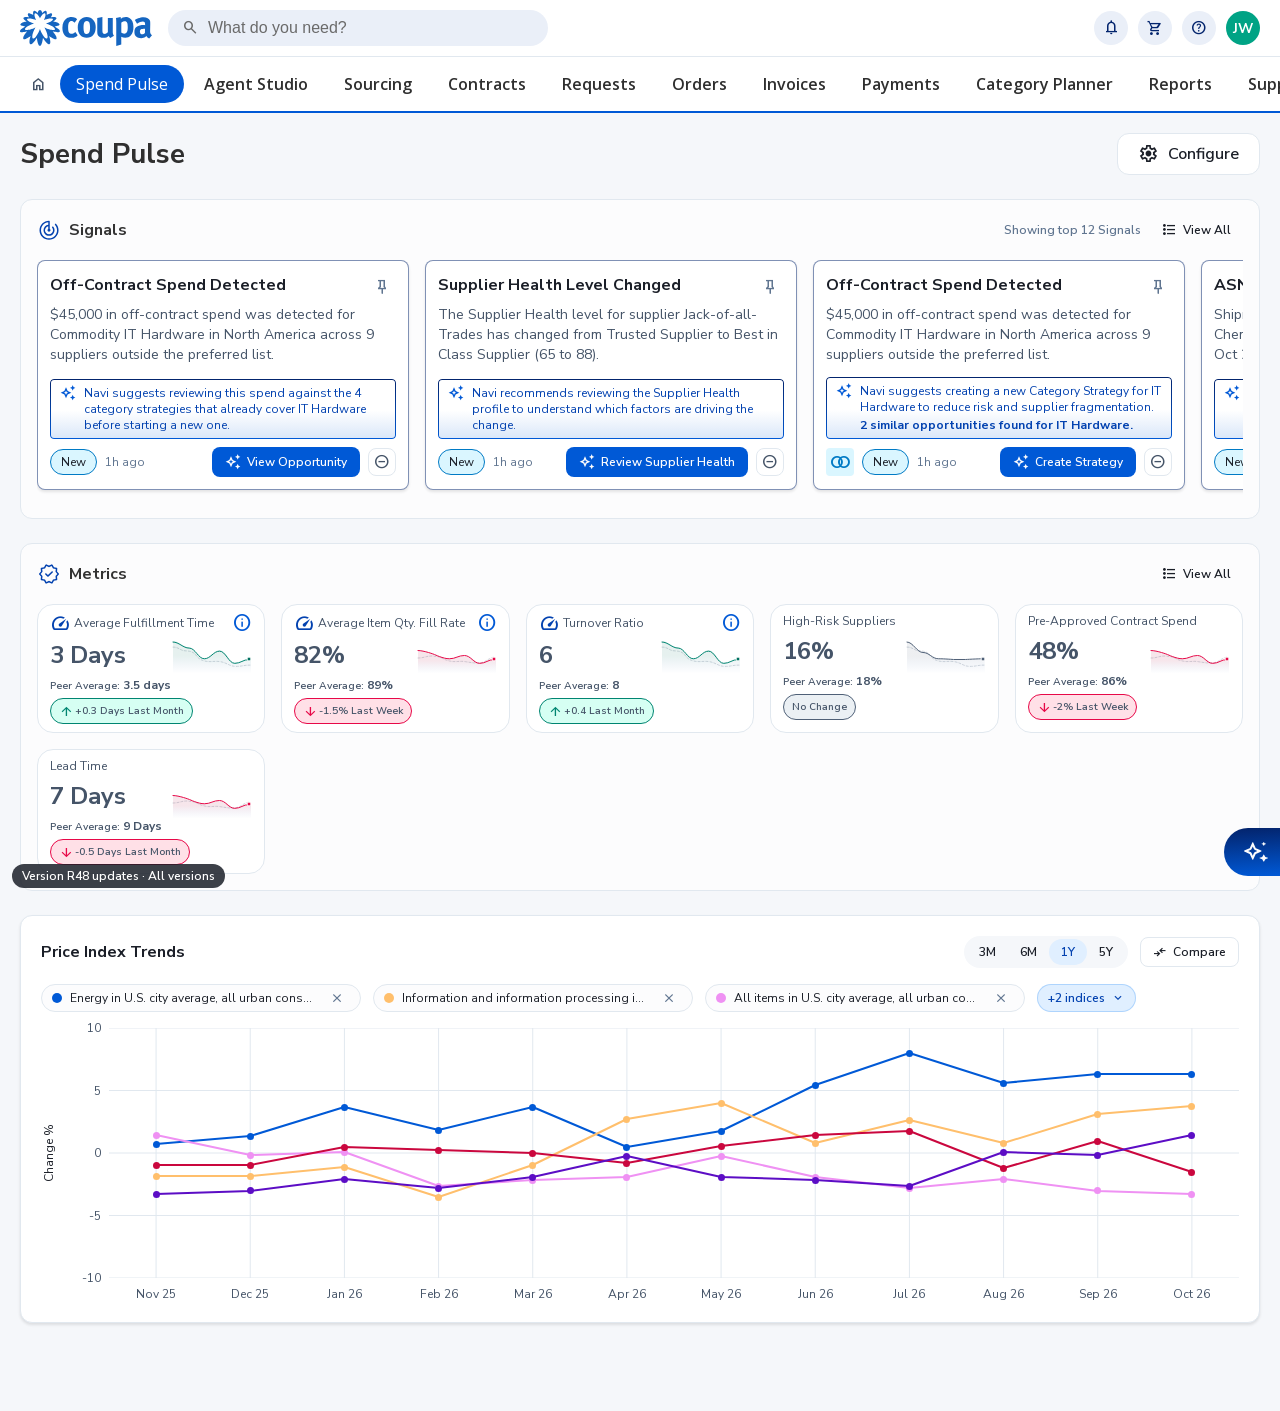
==== commit 254624da: "v/r48: Notifications and Inbox, combined opportunity signal, consolidation pop-up Synced from jitin-" ====
--- a/v/r48/index.html
+++ b/v/r48/index.html
@@ -28,7 +28,7 @@
         <input type="search" placeholder="What do you need?" aria-label="What do you need?">
       </label>
       <div class="top-actions">
-        <button class="circle-btn" aria-label="Notifications"><span class="mi mi--sm">notifications</span></button>
+        <button class="circle-btn" aria-label="Notifications" data-act="notif-toggle"><span class="mi mi--sm">notifications</span></button>
         <button class="circle-btn" aria-label="Cart"><span class="mi mi--sm">shopping_cart</span></button>
         <button class="circle-btn" aria-label="Help"><span class="mi mi--sm">help</span></button>
         <div class="avatar" title="Jason Wills">JW</div>
--- a/v/r48/styles.css
+++ b/v/r48/styles.css
@@ -3781,42 +3781,516 @@
 .opp-list .tbl th.opp-c-sup,.opp-list .tbl td.opp-c-sup{padding-left:var(--sp-2xl)}
 
 
-/* The marker when nothing shares both supplier and commodity: the
-   Neutral chip, so the Info chip stays the one to notice. */
-.opp-rel__mark--broad{background:var(--neutral-subtle);border-color:var(--neutral-border)}
-.opp-rel__mark--broad .mi{color:var(--neutral-border)}
-.opp-rel__mark--broad:hover{background:#dde4ea}
-
-/* The related list: the Clarity accordion, as the Bulk Edit panel draws it. */
-/* Each accordion item its own card, with a gap between them, rather than one
-   container divided by rules. */
-.opp-acc{display:flex;flex-direction:column;gap:var(--sp-lg)}
-.opp-acc__item{border:1px solid var(--b2);border-radius:var(--r-md);background:var(--s1)}
-.opp-acc__head{
-  display:flex;align-items:center;gap:var(--sp-sm);width:100%;padding:var(--sp-lg) var(--sp-2xl);text-align:left;
-  font-family:var(--font-control);font-size:var(--fs-md);color:var(--t1);
-}
-.opp-acc__head .spacer{flex:1}
-.opp-acc__head > .mi{color:var(--t2)}
-.opp-acc__head:focus-visible{outline:2px solid var(--primary);outline-offset:-2px;border-radius:var(--r-md)}
-.opp-acc__title{font-weight:600}
-.opp-acc__sub{color:var(--t2);font-size:var(--fs-sm)}
-.opp-acc__n{
-  display:inline-flex;align-items:center;padding:0 var(--sp-sm);border-radius:var(--r-pill);
-  background:var(--neutral-subtle);border:1px solid var(--neutral-border);font-size:var(--fs-2xs);line-height:18px;
-}
-.opp-acc__n--strong{background:var(--lightblue-subtle);border-color:var(--lightblue-border)}
-/* The content sits inside the header's own 16px inset, with a hairline over
-   it and room under the list for its Apply as Filter. */
-.opp-acc__body{
-  display:flex;flex-direction:column;gap:var(--sp-lg);
-  margin:0 var(--sp-2xl);padding:var(--sp-sm) 0 var(--sp-2xl);border-top:1px solid #eff0f1;
-}
-.opp-acc__body .opp-docs{padding:0}
-.opp-acc__body .opp-docs .tbl th:first-child,.opp-acc__body .opp-docs .tbl td:first-child{padding-left:0}
-.opp-acc__body .opp-docs .tbl th:last-child,.opp-acc__body .opp-docs .tbl td:last-child{padding-right:0}
-.opp-acc__tools{display:flex;justify-content:flex-end}
-.opp-acc .opp-docs .tbl tr:last-child td{border-bottom:0}
+/* The related list: a View dropdown over one table. */
+.opp-rel-bar{display:flex;align-items:flex-end;margin:var(--sp-lg) 0 var(--sp-sm)}
+.opp-rel-bar label{display:flex;align-items:center;gap:var(--sp-md);font-weight:600;font-size:var(--fs-sm)}
+.opp-rel-sel{
+  min-width:300px;height:32px;padding:0 var(--sp-md);border:1px solid var(--b2);border-radius:var(--r-sm);
+  background:var(--s1);font:inherit;font-weight:400;font-size:var(--fs-sm);color:var(--t1);
+}
+.opp-rel-sel:focus-visible{outline:2px solid var(--primary);outline-offset:1px}
+.opp-rel-list .tbl{table-layout:fixed;width:100%}
+.opp-rel-list .opp-rc-type{width:18%}.opp-rel-list .opp-rc-amt{width:16%}
+.opp-rel-list .opp-rc-supplier{width:20%}.opp-rel-list .opp-rc-commodity{width:18%}
+.opp-rel-list .opp-rc-region{width:15%}.opp-rel-list .opp-rc-src{width:14%}
+.opp-list.opp-docs.opp-rel-list .tbl th,.opp-list.opp-docs.opp-rel-list .tbl td{white-space:normal;overflow-wrap:break-word}
 /* The main grid lets its headers break to fit eleven columns; the pop-ups'
    short lists have the room to keep them on one line. */
 .opp-list.opp-docs .tbl th{white-space:nowrap}
+
+/* Opportunity Amount stays on one line, as a header and as a value, in the
+   grid and in its pop-ups. */
+.opp-list .tbl th.opp-c-amt,.opp-list .tbl td.opp-c-amt,
+.opp-list.opp-docs.opp-rel-list .tbl th.opp-c-amt{white-space:nowrap}
+
+/* ------------------------------------------------ Category Strategy (bare)
+   The strategy app signals 1 and 2 open in a new tab. It is another product,
+   so it carries its own chrome and the Spend Pulse top bar, menu and version
+   badge step aside (`body.is-bare`, set by renderScreen). Measured from
+   screenshots of the 3M - CCS Gold and ISM Houston MRO DEMO records. */
+body.is-bare .topbar, body.is-bare .nav, body.is-bare #subnav, body.is-bare .version-badge{display:none}
+body.is-bare .page{max-width:none;padding:0}
+body.is-bare .app{background:#f6f6fe}
+.cs-app{
+  display:flex;min-height:100vh;background:#f6f6fe;color:#1b1b22;
+  font-family:"Nunito Sans","Helvetica Neue",Arial,sans-serif;
+}
+.cs-app :where(button){font:inherit;color:inherit}
+.cs-spacer{flex:1}
+.cs-side{
+  position:sticky;top:0;align-self:flex-start;height:100vh;flex:none;width:65px;
+  background:#fff;display:flex;flex-direction:column;
+  /* the sidebar's own scroll thumb, a grey bar along its right edge */
+  box-shadow:inset -1px 0 0 #ececf2;
+}
+.cs-side::after{content:"";position:absolute;top:3px;bottom:12px;right:-12px;width:7px;border-radius:4px;background:#c4c4c8}
+.cs-side__mark{flex:none;height:72px;background:#0659d6;display:grid;place-items:center}
+.cs-side__mark img{width:52px;height:50px;display:block}
+.cs-side__env{flex:none;height:30px;background:#efb1ac;color:#a5463f;display:grid;place-items:center;font-size:11px;letter-spacing:.02em}
+.cs-side__icons{display:flex;flex-direction:column;align-items:center;gap:32px;padding-top:41px}
+.cs-side__btn{width:44px;height:36px;border-radius:10px;display:grid;place-items:center;color:#1b1b22}
+.cs-side__btn.is-on{background:#eff0f7;box-shadow:0 1px 2px rgba(20,20,40,.08)}
+.cs-side__btn:hover{background:#f2f3f8}
+.cs-ico{font-size:27px;font-variation-settings:"wght" 400}
+.cs-main{flex:1;min-width:0;margin-left:14px;background:#f6f6fe}
+.cs-top{
+  height:74px;display:flex;align-items:center;gap:8px;padding:0 24px 0 9px;
+  background:#fff;border-bottom:1px solid #ebe9ed;
+}
+.cs-top__title{display:flex;flex-direction:column;gap:2px;margin:0 4px}
+.cs-top__title h1{font-size:23.5px;line-height:30px;font-weight:800;color:#3d3d45;white-space:nowrap}
+.cs-top__title span{font-size:11.5px;font-weight:600;color:#3a3a44}
+.cs-sq{
+  width:34px;height:34px;border-radius:10px;border:1px solid #e8e8ee;background:#fff;
+  display:grid;place-items:center;flex:none;box-shadow:0 1px 2px rgba(20,20,40,.04);
+}
+.cs-sq .mi{font-size:17px}
+.cs-sq--round{width:30px;height:30px;border-radius:50%}
+.cs-sq--round .mi{font-size:15.5px}
+.cs-sq:hover{background:#f6f6fa}
+.cs-top__org{font-size:13.5px;color:#555;margin-right:18px}
+.cs-top__rule{width:1px;height:46px;background:#e6e6ec;margin-right:8px}
+.cs-top__me{width:33px;height:32px;border-radius:5px;margin-left:4px;display:block}
+.cs-tabs{
+  height:67px;display:flex;align-items:flex-end;gap:10px;padding:0 28px 0 9px;
+  background:#fff;border-bottom:1px solid #e2e2ec;box-shadow:0 3px 4px rgba(30,30,60,.04);
+  position:relative;
+}
+.cs-tabs__row{display:flex;flex:1}
+.cs-tabs__row button{
+  padding:0 22px 5px;line-height:20px;font-size:13.5px;letter-spacing:.01em;text-transform:uppercase;color:#5b6b82;
+  border-bottom:2px solid transparent;
+}
+.cs-tabs__row button.is-on{color:#2f63d6;border-bottom-color:#2f63d6}
+.cs-tabs > .cs-initials--chip, .cs-tabs > .cs-primary{align-self:center}
+.cs-initials{
+  display:inline-grid;place-items:center;min-width:30px;height:30px;padding:0 4px;border-radius:5px;
+  background:#eef0f5;color:#4a5060;font-size:14.5px;
+}
+.cs-initials--chip{display:inline-flex;align-items:center;gap:3px;height:33px;padding:0 5px 0 0;overflow:hidden}
+.cs-initials--chip img{width:15px;height:28px;display:block}
+.cs-initials--chip:not(:has(img)){padding:0 6px}
+.cs-primary{
+  display:inline-flex;align-items:center;gap:12px;height:34px;padding:0 14px 0 14px;border-radius:10px;
+  background:#0659d6;color:#fff !important;font-size:13.5px;font-weight:700;white-space:nowrap;
+}
+.cs-primary .mi{font-size:20px}
+.cs-primary:hover{background:#004bb5}
+.cs-content{padding:17px 16px 40px 9px;display:flex;flex-direction:column;gap:24px}
+.cs-grid{display:grid;grid-template-columns:2.07fr 1fr 1fr;gap:24px;align-items:stretch}
+.cs-card{background:#fff;border:1px solid #eaebf2;border-radius:10px;overflow:hidden;display:flex;flex-direction:column}
+.cs-card__head{
+  height:57px;flex:none;display:flex;align-items:center;gap:15px;padding:0 23px;
+  background:#fdfcfe;border-bottom:1px solid #ebebf2;
+}
+.cs-card__head h2{font-size:17px;font-weight:800;color:#1b1b22;white-space:nowrap}
+.cs-card__body{padding:23px;flex:1;display:flex;flex-direction:column}
+.cs-select, .cs-btn{
+  display:inline-flex;align-items:center;gap:12px;height:36px;padding:0 12px;border-radius:10px;
+  border:1px solid #e6e6ee;background:#fff;font-size:13.5px;white-space:nowrap;
+  box-shadow:0 1px 3px rgba(20,20,40,.06);
+}
+.cs-select{min-width:122px;justify-content:space-between;color:#555 !important}
+.cs-select__chev{font-size:20px;color:#555;margin-left:auto}
+.cs-dot{width:8px;height:8px;border-radius:50%;background:#168570;margin-right:6px;display:inline-block}
+.cs-btn{color:#1b1b22 !important;padding:0 14px}
+.cs-btn .mi{font-size:17px}
+.cs-btn--icon{width:34px;padding:0;justify-content:center}
+.cs-row{display:flex;align-items:center;justify-content:space-between;gap:16px;font-size:13.5px;color:#4b5563;min-height:34px}
+.cs-row b{color:#1b1b22;font-weight:700}
+.cs-info{gap:0;padding-top:16px}
+.cs-info:not(.cs-info--suppliers){padding-top:10px;min-height:245px}
+.cs-info:not(.cs-info--suppliers) .cs-row{min-height:34px}
+.cs-info:not(.cs-info--suppliers) .cs-row--path{margin-top:13px}
+.cs-info--suppliers .cs-row:first-child{min-height:44px}
+.cs-person{display:inline-flex;align-items:center;gap:9px}
+.cs-person b{color:#1b1b22;font-weight:700}
+.cs-person__photo{width:29px;height:29px;border-radius:4px;display:block}
+.cs-rule{border:0;border-top:1px solid #e3e3ea;margin:22px 0 30px}
+.cs-table{width:100%;border-collapse:collapse;font-size:12px;table-layout:fixed}
+.cs-table th{text-align:left;font-weight:400;color:#333;height:45px;padding:0 12px}
+.cs-table td{height:47px;padding:0 12px}
+.cs-table th, .cs-table td{border:1px solid #e4e4ea;overflow:hidden;text-overflow:ellipsis;white-space:nowrap}
+.cs-table th:nth-child(1){width:17%}.cs-table th:nth-child(3), .cs-table th:nth-child(4){width:13.5%}
+.cs-pill{
+  display:inline-flex;align-items:center;gap:4px;height:23px;padding:0 8px;border-radius:100px;
+  border:1px solid #5b5f6b;background:#eef0f4;color:#1b1b22;font-size:11px;font-weight:600;
+}
+.cs-pill--link{border-color:#3d7fe0;background:#e3eefc;font-weight:500;font-size:11.5px}
+.cs-pill--link .mi{font-size:14.5px}
+.cs-row--path{margin-top:auto}
+.cs-count{
+  display:inline-grid;place-items:center;min-width:24px;height:24px;padding:0 4px;border-radius:50%;
+  line-height:1;border:1px solid #dcdce4;font-size:11px;color:#1b1b22;font-weight:400;
+}
+.cs-count--blue{border-color:#3d7fe0;background:#e8f0fc;font-weight:400;margin-left:6px}
+.cs-card--list .cs-card__head{gap:8px}
+.cs-search{
+  display:flex;align-items:center;gap:8px;height:36px;padding:0 10px;border:1px solid #e2e2ea;border-radius:10px;
+  box-shadow:0 1px 3px rgba(20,20,40,.05);margin-bottom:12px;
+}
+.cs-search__ico{font-size:19px;color:#1b1b22}
+.cs-search input{border:0;outline:none;flex:1;min-width:0;font:inherit;font-size:13.5px;background:transparent}
+.cs-search input::placeholder{color:#6b7280}
+.cs-list{list-style:none;margin:0;padding:0 8px 0 0;max-height:305px;overflow-y:auto;scrollbar-width:thin;scrollbar-color:#c4c4c8 transparent}
+.cs-list li{display:flex;justify-content:space-between;gap:12px;min-height:25.5px;align-items:center;font-size:13.5px}
+.cs-list li span:first-child{font-weight:700;color:#1b1b22}
+.cs-list li span:last-child{color:#4b5563}
+.cs-list--code li span:first-child{font-weight:400;color:#4b5563}
+.cs-list--code li span:last-child{font-weight:700;color:#1b1b22}
+.cs-cycle__body{flex-direction:row;padding:28px 23px 23px 27px;gap:0}
+.cs-cycle__dates{width:420px;flex:none;padding-right:15px;border-right:1px solid #e6e6ec;display:flex;flex-direction:column;gap:5px}
+.cs-cycle__dates .cs-row{font-size:14.5px;min-height:34px}
+.cs-date{
+  display:inline-flex;align-items:center;gap:5px;height:23px;padding:0 9px;border-radius:100px;
+  border:1px solid #5b5f6b;background:#eef0f6;font-size:12px;color:#1b1b22;
+}
+.cs-date .mi{font-size:14.5px}
+.cs-cycle__gates{flex:1;padding-left:15px}
+.cs-cycle__gates h3{font-size:15.5px;font-weight:800;display:flex;align-items:center;margin:2px 0 14px}
+.cs-gates{display:grid;grid-template-columns:1fr 1fr;gap:16px 23px}
+.cs-gate{
+  display:flex;align-items:center;justify-content:space-between;height:48px;padding:0 9px 0 9px;
+  border:1px solid #e6e6ee;border-radius:12px;
+}
+.cs-gate__label{display:inline-flex;align-items:center;gap:4px;font-size:14px;color:#4b5563}
+.cs-gate b{font-size:20px;font-weight:700;color:#1b1b22}
+.cs-gate__ico{font-size:16px}
+.cs-ico--amber{color:#d97706}.cs-ico--green{color:#168570}.cs-ico--red{color:#e0144c}
+@media (max-width:1100px){.cs-grid{grid-template-columns:1fr 1fr}.cs-card--info{grid-column:1 / -1}
+  .cs-cycle__body{flex-direction:column;gap:20px}.cs-cycle__dates{width:auto;border-right:0;padding-right:0}.cs-cycle__gates{padding-left:0}}
+
+/* --- Off-Contract Spend Detected (CCS): strategy list and version switch --- */
+/* 371:1841: the selected action, then the strategies as a list in a card. */
+.sd-ccs-sel{
+  display:flex;align-items:center;gap:var(--sp-sm);padding:var(--sp-lg);
+  border:1px solid var(--primary-border-transparent, rgba(57,150,249,.3));border-radius:16px;background:var(--s1);
+}
+.sd-ccs-sel b{font-family:var(--font-heading);font-size:16px;font-weight:800;color:#2f2f2f}
+.sd-ccs-sel .spacer,.sd-ccs-list__head .spacer{flex:1}
+.sd-ccs-sel .mi{color:var(--primary)}
+.sd-ccs-list{
+  margin-top:var(--sp-2xl);padding:var(--sp-sm) var(--sp-lg) var(--sp-lg);
+  border:1px solid var(--b2);border-radius:16px;background:#fcfcfd;
+}
+.sd-ccs-list__head{display:flex;align-items:center;min-height:28px;margin-bottom:var(--sp-sm);font-size:16px;font-weight:500;color:#2f2f2f}
+.sd-ccs-list__card{border:1px solid var(--b2);border-radius:8px;background:var(--s1);padding:var(--sp-lg)}
+.sd-ccs-item{
+  display:flex;align-items:center;gap:var(--sp-sm);width:100%;padding:var(--sp-sm) var(--sp-2xl);
+  border-bottom:1px solid #eff0f1;text-align:left;color:var(--t1);font:inherit;border-radius:4px;
+}
+.sd-ccs-item:hover{background:var(--s3)}
+.sd-ccs-item:focus-visible{outline:2px solid var(--primary);outline-offset:-2px}
+.sd-ccs-item__text{flex:1;display:flex;flex-direction:column;gap:4px}
+.sd-ccs-item__text b{font-size:14px;line-height:20px;font-weight:700}
+.sd-ccs-item__text span{font-size:12px;line-height:16px}
+.sd-ccs-item__ico{font-size:24px;color:var(--t2)}
+/* The version switch: a prototype control, so set apart with a dashed
+   outline, at the bottom left over the backdrop, above the drawer's layer. */
+#occs-switch{
+  position:fixed;left:12px;bottom:12px;z-index:85;display:flex;align-items:center;gap:2px;padding:4px;
+  border:1px dashed #9aa7b6;border-radius:100px;background:var(--s1);box-shadow:0 2px 8px rgba(0,0,0,.18);
+  font-family:var(--font-control);font-size:12px;color:var(--t2);
+}
+#occs-switch > span{padding:0 8px 0 10px;font-weight:600}
+/* The deployed versions' badge shares the corner; it steps aside meanwhile. */
+body:has(#occs-switch) .version-badge{display:none}
+#occs-switch button{padding:4px 12px;border-radius:100px;color:var(--t1);white-space:nowrap;font:inherit;font-size:12px}
+#occs-switch button:hover{background:var(--s3)}
+#occs-switch button.is-on{background:var(--primary);color:#fff}
+#occs-switch button:focus-visible{outline:2px solid var(--primary);outline-offset:1px}
+
+/* ------------------------------------------------ Supplier Health (bare)
+   Coupa Suppliers' Supplier Health page for Jack-of-all-Trades, opened in a
+   new tab from signal 2. Its own header, menu and sub-menu, measured from a
+   screenshot of the page. */
+.sh{min-height:100vh;background:#fff;color:#333;font-family:"Nunito Sans","Helvetica Neue",Arial,sans-serif;position:relative}
+.sh :where(button){font:inherit;color:inherit}
+.sh-top{height:48px;display:flex;align-items:center;gap:39px;padding:0 54px 0 30px}
+.sh-search{display:flex;align-items:center;width:595px;height:36px;padding:0 14px 0 20px;border-radius:18px;background:#f2f2f3}
+.sh-search input{flex:1;min-width:0;border:0;outline:0;background:transparent;font:inherit;font-size:17px;color:#333}
+.sh-search input::placeholder{color:#8a8f94}
+.sh-search__ico{font-size:24px;color:#63686b}
+.sh-top .spacer{flex:1}
+.sh-avatar{width:36px;height:36px;border-radius:50%;background:#b1d5ff;color:#1859b5;display:grid;place-items:center;font-weight:700;font-size:15px}
+.sh-circle{width:36px;height:36px;border-radius:50%;background:#f2f3f5;display:grid;place-items:center;color:#63686b;position:relative}
+.sh-circle .mi{font-size:20px}
+.sh-badge{position:absolute;top:-4px;right:-6px;width:16px;height:9px;border-radius:5px;background:#e42a25}
+.sh-nav{display:flex;align-items:center;gap:6px;height:39px;padding:0 20px 0 24px;border-bottom:3px solid #4292cb}
+.sh-nav button{height:29px;padding:0 17px;border-radius:15px;font-size:17.5px;color:#333;white-space:nowrap}
+.sh-nav button.is-on{background:#209bd1;color:#fff}
+.sh-nav__home{padding:0 8px !important;color:#555 !important}
+.sh-nav__home .mi{font-size:26px}
+.sh-subnav{display:flex;align-items:center;gap:22px;height:41px;padding:0 20px;background:#f8f8f8}
+.sh-subnav button{padding:0 6px;font-size:15px;color:#333;white-space:nowrap}
+.sh-page{max-width:1053px;margin:0 auto;padding:12px 17px 60px 15px;box-shadow:0 0 10px rgba(0,0,0,.05);min-height:calc(100vh - 131px)}
+.sh-title{font-family:"Open Sans","Helvetica Neue",Arial,sans-serif;font-size:31px;line-height:40px;font-weight:400;color:#333;margin:0 0 37px}
+.sh-body{display:flex;gap:26px;margin-left:-15px}
+.sh-tabs{width:54px;flex:none;display:flex;flex-direction:column;background:#f5f5f5;align-self:flex-start}
+.sh-tabs button{height:40px;display:grid;place-items:center;color:#777;border-bottom:1px solid #eaeaea}
+.sh-tabs button.is-on{height:42px;background:#279ad3;color:#fff}
+.sh-tabs .mi{font-size:21px}
+.sh-main{flex:1;min-width:0;max-width:893px}
+.sh-h{font-size:26px;line-height:34px;font-weight:400;color:#333;padding-bottom:4px;border-bottom:1.5px solid #c3c3c3;margin:0}
+.sh-health{position:relative;height:229px}
+.sh-gauge{position:absolute;left:311px;top:40px;display:block}
+.sh-trophy{position:absolute;left:431px;top:145px;width:30px;height:30px;border-radius:50%;border:1.5px solid #cfe6f2;
+  display:grid;place-items:center;color:#1290bd;background:#fff}
+.sh-trophy .mi{font-size:19px;font-variation-settings:"FILL" 1}
+.sh-link{color:#2a7ab8;font-family:Arial,Helvetica,sans-serif;font-size:14.5px;cursor:pointer;text-decoration:none}
+.sh-link:hover{text-decoration:underline}
+.sh-link--level{position:absolute;left:255px;top:12px}
+.sh-link--learn{position:absolute;left:534px;top:14px}
+.sh-link--flag{position:absolute;right:0;top:3px}
+.sh-cols{display:grid;grid-template-columns:repeat(3,252px);gap:46px;font-family:Arial,Helvetica,sans-serif}
+.sh-cols h3{margin:0 0 9px;padding-bottom:4px;border-bottom:1px solid #e3e3e3;font-family:"Open Sans",Arial,sans-serif;font-size:15.5px;font-weight:400;color:#666}
+.sh-cols p{margin:0;font-size:13.5px;line-height:22px;color:#222}
+.sh-ok{color:#5cb85c;font-weight:400;font-size:16px}
+.sh-mute{color:#888}
+.sh-cards{display:flex;gap:24px;margin:34px 13px 0}
+.sh-card{flex:1;height:87px;border:1.5px solid #ddd;border-radius:6px;background:#fff;display:flex;flex-direction:column;
+  align-items:center;justify-content:center;gap:4px;position:relative;font-family:Arial,Helvetica,sans-serif}
+.sh-card b{font-weight:400;font-size:25px;color:#222}
+.sh-card span{font-size:14px;color:#2a7ab8}
+.sh-card.is-on{border-color:#f0a07a}
+.sh-card.is-on::after{content:"";position:absolute;left:50%;bottom:-14px;width:22px;height:22px;margin-left:-11px;
+  background:#fff;border-right:1.5px solid #f0a07a;border-bottom:1.5px solid #f0a07a;transform:rotate(45deg)}
+.sh-chev{display:block;width:24px;margin:20px 0 0 222px;color:#f0a07a}
+.sh-chev .mi{font-size:20px}
+.sh-h--risk{margin-top:28px;margin-left:2px}
+.sh-risk{width:100%;border-collapse:collapse;margin-top:36px;font-family:Arial,Helvetica,sans-serif;font-size:13.5px}
+.sh-risk th{text-align:left;font-weight:700;color:#222;padding:0 5px 10px}
+.sh-risk th:last-child{text-align:right;padding-right:18px}
+.sh-risk td{height:67px;border-top:1px solid #eee;vertical-align:top;padding:12px 5px 0}
+.sh-risk td:first-child{padding-left:16px;width:178px}
+.sh-risk td:nth-child(2){width:206px;padding-top:24px}
+.sh-risk td:nth-child(3){width:266px;padding-top:15px;text-align:center}
+.sh-risk td:last-child{text-align:center;padding-top:24px}
+.sh-risk tr:last-child td{border-bottom:1px solid #eee}
+.sh-crit{display:inline-flex;align-items:center;gap:6px;color:#555}
+.sh-info{display:inline-grid;place-items:center;width:19px;height:19px;border-radius:50%;background:#2a85c9;color:#fff;
+  font-family:Georgia,serif;font-style:italic;font-weight:700;font-size:12px}
+.sh-risk em{color:#555}
+.sh-bar{display:block;height:6px;border:1px solid #d6d6d6;border-radius:4px;background:#f0f0f0}
+.sh-val{display:block;margin-top:7px;color:#333}
+.sh-sec{margin-top:40px}
+.sh-sec .sh-h{border-bottom-width:1.5px}
+.sh-note{margin:12px 0 0;font-family:Arial,Helvetica,sans-serif;font-size:13.5px;color:#555}
+.sh-sig-bar{display:flex;align-items:center;justify-content:space-between}
+.sh-view{display:flex;align-items:center;gap:12px;margin-top:12px;font-family:Arial,Helvetica,sans-serif;font-size:13.5px;color:#555}
+.sh-view select{width:184px;height:30px;padding:0 8px;border:1px solid #ddd;border-radius:3px;background:#fff;font:inherit;color:#333}
+.sh-chart{position:relative;margin-top:30px;height:320px}
+.sh-chart__title{display:block;text-align:center;font-family:Arial,Helvetica,sans-serif;font-size:18px;color:#222}
+.sh-chart__y{position:absolute;left:12px;top:150px;transform:rotate(-90deg);transform-origin:left top;font-family:Arial,sans-serif;font-size:12px;color:#555}
+.sh-chart__plot{position:absolute;left:60px;right:20px;top:50px;bottom:30px;
+  background:repeating-linear-gradient(to bottom,transparent 0 59px,#e6e6e6 59px 60px);border-bottom:1px solid #ccd6eb}
+.sh-navi{position:fixed;right:-14px;bottom:24px;width:63px;height:49px;border-radius:25px 0 0 25px;border:2px solid transparent;
+  background:linear-gradient(#eef0fb,#eef0fb) padding-box,linear-gradient(135deg,#2f5fe0,#a020c0) border-box;
+  display:grid;place-items:center;padding:0 14px 0 0}
+.sh-navi__mark{width:32px;height:32px;background:#0659d6;
+  -webkit-mask:url(assets/navi-sparkle.svg) center / contain no-repeat;mask:url(assets/navi-sparkle.svg) center / contain no-repeat}
+
+/* --- Details for <type> opportunity (the Opportunity Amount's page) ------- */
+.opp-detail__back{display:block;margin:4px 0 10px 2px;font-size:var(--fs-md)}
+.opp-detail .sup-head h1{font-size:32px;line-height:40px}
+.opp-detail__grid .tbl th{white-space:nowrap;vertical-align:bottom}
+.opp-detail__grid .tbl td{vertical-align:top}
+
+/* ------------------------------------------- Notifications and the Inbox
+   Recreated from product screenshots (bell panel, Activity › More › Inbox,
+   the classic email page); the Spend Pulse email from Figma 242:17230 and its
+   Gmail frame from 156:1858. */
+.notif{position:fixed;z-index:88;width:380px;max-height:calc(100vh - 80px);overflow:auto;background:#fff;
+  border:1px solid #d6d6d6;border-radius:4px;box-shadow:0 4px 16px rgba(0,0,0,.18);padding:14px 18px 6px;
+  font-family:"Helvetica Neue",Arial,sans-serif;color:#222}
+.notif__head{display:flex;align-items:center;gap:10px;padding-bottom:14px;border-bottom:1px solid #ddd}
+.notif__view{display:flex;align-items:center;gap:8px;font-weight:700;font-size:14px;color:#555}
+.notif__view select{width:150px;height:30px;padding:0 6px;border:1.5px solid #f26b21;border-radius:3px;background:#fff;font:inherit;font-weight:400;color:#333}
+.notif__more,.notif__title,.notif__hide{color:#1a7fd0;font:inherit;font-size:14.5px;padding:0;background:none;text-align:left}
+.notif__more{white-space:nowrap;font-size:14px}
+.notif__more:hover,.notif__title:hover,.notif__hide:hover{text-decoration:underline}
+.notif__item{padding:16px 0 14px;border-bottom:1px solid #ddd}
+.notif__item:last-child{border-bottom:0}
+.notif__title{font-size:15px}
+.notif__text{margin:12px 0 0;font-size:14px;line-height:19px}
+.notif__acts{display:flex;align-items:center;justify-content:flex-end;gap:8px;margin-top:14px;color:#222}
+.notif__review{padding:6px 16px;border-radius:4px;background:#1677c3;color:#fff;font:inherit;font-weight:700;font-size:14px}
+.notif__review:hover{background:#0f66a8}
+.notif__empty{margin:16px 0;font-size:14px;color:#666}
+
+.act-screen .sup-head h1{font-size:31px;font-weight:400}
+.act-tabs-wrap{position:relative}
+.act-tabs{flex-wrap:wrap}
+.se-legacy .act-tabs button{color:#222}
+.se-legacy .act-tabs button.active{color:#f26b21}
+.act-list{margin-top:16px;padding:12px 16px 8px;border:1px solid #e6e6e6;border-radius:16px;background:#fff}
+.act-more{position:absolute;right:52px;top:100%;z-index:20;width:240px;padding:10px 12px;background:#fff;
+  border:1px solid #d6d6d6;box-shadow:0 4px 12px rgba(0,0,0,.18);display:flex;flex-direction:column}
+.act-more button{text-align:left;padding:8px 12px;font:inherit;font-size:15px;color:#222;border:1px solid transparent;border-radius:16px}
+.act-more button:hover{background:#f5f5f5}
+.act-more button.is-on{border-color:#f26b21;color:#f26b21}
+.act-bulk{display:flex;gap:16px;padding:9px 12px;border:1px solid #ddd;margin:8px 0 0}
+.act-bulk button{height:28px;padding:0 20px;border-radius:3px;background:#e8e8e8;color:#999;font:inherit;font-weight:700;font-size:13px}
+.act-bulk button:not(:disabled){background:#1677c3;color:#fff}
+.act-table{width:100%;border-collapse:collapse;font-family:"Helvetica Neue",Arial,sans-serif;font-size:14px}
+.act-table th{text-align:left;font-weight:700;color:#222;height:52px;border-bottom:1px solid #ddd}
+.act-table td{height:47px;border-bottom:1px solid #e8e8e8;color:#222}
+.act-c-check{width:56px;text-align:center !important}
+.act-c-check input{width:15px;height:15px}
+.act-c-date{width:13%;font-weight:700}
+th.act-c-date{font-weight:700}
+.act-c-status{width:17%}
+.act-subject{font:inherit;font-weight:700;color:#1a8bd6;padding:0;text-align:left}
+.act-subject:hover{text-decoration:underline}
+
+.mail-page{max-width:987px;margin:-20px auto 0;min-height:calc(100vh - 140px);padding:24px 18px 60px;background:#fff;
+  border-left:1px solid #eee;border-right:1px solid #eee;font-family:"Helvetica Neue",Arial,sans-serif;color:#222}
+.mail-title{font-family:"Open Sans",Arial,sans-serif;font-size:30px;line-height:40px;font-weight:400;color:#333;margin:0 0 18px}
+.mail-rule{max-width:750px;height:4px;background:#d3dfea}
+.mail-body{padding:24px 30px 0;font-size:15px;line-height:22px}
+.mail-body p{margin:0}
+.mail-cta{max-width:690px;text-align:center;margin:30px 0 50px}
+.mail-cta button{padding:9px 20px;border-radius:20px;background:#1676e8;color:#fff;font:inherit;font-size:15px}
+.mail-h2{font-size:24px;margin:0 0 20px}
+.mail-detail{display:grid;grid-template-columns:355px 1fr;row-gap:13px;margin:0 0 0 17px}
+.mail-detail dt{font-weight:700}
+.mail-detail dd{margin:0}
+.mail-link{color:#1a8bd6}
+.mail-sp{margin:-4px -30px 0;padding:40px;background:#ebf5ff;display:flex;justify-content:center}
+
+/* The Spend Pulse alert email, as designed: 600px wide. */
+.spm{width:600px;max-width:100%;background:#fff;border-radius:12px;box-shadow:0 1px 3px rgba(3,36,109,.08);overflow:hidden;
+  font-family:"Nunito Sans",sans-serif;color:#1b1f28;text-align:left}
+.spm__head{display:flex;align-items:center;justify-content:space-between;height:50px;margin:24px 40px 0}
+.spm__logo{display:block;width:110.8px;height:auto}
+.spm__meta{display:flex;flex-direction:column;align-items:flex-end;gap:4px;color:#0342b0}
+.spm__meta span{font-size:12px;line-height:16px;font-weight:600}
+.spm__meta b{font-size:14px;line-height:20px;font-weight:800}
+.spm__body{display:flex;flex-direction:column;gap:24px;padding:24px 32px 40px}
+.spm__rule{width:100%;height:1px;margin:0;border:0;background:#e1e8ef;border-radius:2px}
+.spm__intro{margin:0;font-size:14px;line-height:24px;font-weight:600;color:#455468}
+.spm__glance{display:flex;flex-direction:column;gap:8px;padding:24px;border-radius:12px;background:#f3f8fe}
+.spm__glance-h{font-size:16px;line-height:20px;font-weight:800;color:#0342b0}
+.spm__big{margin:0;font-size:32px;line-height:44px;font-weight:400}
+.spm__big b{font-weight:700}
+.spm__across{margin:-6px 0 0;font-size:20px;line-height:32px;font-weight:400}
+.spm__across b{font-weight:700}
+.spm__groups{display:flex;flex-direction:column;gap:16px;padding:20px 24px 16px;border:1px solid #e1e8ef;border-radius:8px}
+.spm__row{display:flex;align-items:center;gap:8px;font-size:16px;line-height:24px;font-weight:700}
+.spm__row span{flex:1}
+.spm__n{padding:2px 8px;border-radius:100px;background:#0059d6;color:#fcfcfd;font-size:12px;line-height:16px}
+.spm__cta{display:flex;justify-content:center}
+.spm__cta button{padding:8px 24px;border-radius:12px;background:#0059d6;color:#fcfcfd;font:inherit;font-size:16px;line-height:24px;
+  font-weight:600;letter-spacing:.3px}
+.spm__cta button:hover{background:#004bb5}
+.spm__note{margin:0;text-align:center;font-size:12px;line-height:16px;font-weight:700;color:#8298af}
+.spm__foot{display:flex;flex-direction:column;align-items:center;padding:32px 40px;border-top:1px solid #e1e8ef;background:#fcfcfd}
+.spm__brand{display:flex;align-items:center;gap:8px;width:219px;height:29.2px;padding:4.8px;box-sizing:border-box}
+.spm__brand-logo{position:relative;height:100%;aspect-ratio:363.047/98;flex:none}
+.spm__brand-logo img{display:block}
+.spm__brand-div{height:100%;aspect-ratio:3/77.34;flex:none}
+.spm__brand-tag{flex:1;min-width:0;height:auto}
+.spm__foot p{margin:0;padding-top:16px;font-size:13px;line-height:20px;font-weight:600;color:#677d98;text-align:center}
+.spm__here{padding:0;font:inherit;color:#0059d6;text-decoration:underline}
+
+/* Gmail, as the email was designed to be read (Figma 156:1858). */
+.gm{display:grid;grid-template-columns:212px minmax(0,1fr) 48px;min-height:100vh;background:#f8fafd;
+  font-family:Roboto,"Helvetica Neue",Arial,sans-serif;color:#414244}
+.gm img{display:block}
+.gm-side{position:relative;padding-top:32px}
+.gm-brand{display:flex;align-items:center;gap:16px;margin-left:24px;height:28px}
+.gm-brand span{margin-left:-8px;font-size:22px;color:#444746}
+.gm-compose{display:inline-flex;align-items:center;gap:16px;height:50px;margin:16px 0 0 8px;padding:0 16px;border-radius:12px;
+  background:#c2e7ff;color:#001d35;font:inherit;font-size:14px}
+.gm-nav{display:flex;flex-direction:column;gap:12px;margin:22px 0 0}
+.gm-item{position:relative;display:flex;align-items:center;gap:18px;padding:0 14px 0 26px;font-size:14px;line-height:20px}
+.gm-item b{margin-left:auto;font-size:14px}
+.gm-item.is-on{color:#333;font-weight:700}
+.gm-item.is-on::before{content:"";position:absolute;inset:-6px 0 -6px 0;background:#d3e3fd;border-radius:0 17px 17px 0;z-index:-1}
+.gm-nav{isolation:isolate}
+.gm-labels-h{display:flex;align-items:center;justify-content:space-between;margin:24px 10px 0 26px;font-size:16px;color:#313234}
+.gm-nav--labels{margin-top:11px}
+.gm-main{padding:24px 0 28px 12px;min-width:0}
+.gm-top{display:flex;align-items:center;gap:32px;height:44px;padding-right:0}
+.gm-search{flex:1;display:flex;align-items:center;gap:14px;height:44px;padding:0 12px;border-radius:100px;background:#e9eef6;font-size:16px;color:#5e5e5e}
+.gm-search .spacer{flex:1}
+.gm-top__icons{display:flex;align-items:center;gap:18px}
+.gm-me{border-radius:50%;object-fit:cover}
+.gm-mail{margin-top:8px;padding:18px 18px 40px;background:#fff;border-radius:16px;min-height:calc(100vh - 120px)}
+.gm-tools{display:flex;align-items:center;gap:34px;height:20px}
+.gm-tools .spacer{flex:1}
+.gm-tools > img:first-child{cursor:pointer}
+.gm-count{font-size:12px;color:#757575;margin-right:-16px}
+.gm-subject{display:flex;align-items:center;gap:12px;margin:32px 0 0 54px}
+.gm-subject h1{margin:0;font-size:20px;font-weight:400;color:#313234;letter-spacing:-.07px}
+.gm-subject .spacer{flex:1}
+.gm-chip{display:inline-flex;align-items:center;gap:2px;height:18px;padding-left:6px;border-radius:4px;background:#e1e3e1;font-size:12px;color:#444746}
+.gm-from{display:flex;align-items:flex-start;gap:14px;margin-top:23px}
+.gm-from .spacer{flex:1}
+.gm-from__id{display:flex;flex-direction:column;gap:4px;padding-top:1px}
+.gm-from__id > div{display:flex;align-items:baseline;gap:6px}
+.gm-from__id b{font-size:14px;color:#353638;letter-spacing:.44px}
+.gm-addr{font-size:12px;color:#757575}
+.gm-unsub{margin-left:12px;font-size:14px;color:#1a73e8;cursor:pointer}
+.gm-to{display:inline-flex;align-items:center;gap:6px;font-size:12px;color:#818488}
+.gm-date{font-size:12px;color:#757575;margin-right:6px}
+.gm-from > img:not(:first-child){margin-left:4px}
+.gm-email{margin:20px 0 0 54px;padding:48px 20px;background:#ebf5ff;display:flex;justify-content:center}
+.gm-rail{display:flex;flex-direction:column;align-items:center;justify-content:space-between;padding:96px 0 28px}
+
+/* The Coupa Inbox / Gmail toggle: a prototype control at the bottom left. */
+#mail-switch{position:fixed;left:12px;bottom:12px;z-index:85;display:flex;align-items:center;gap:2px;padding:4px;
+  border:1px dashed #9aa7b6;border-radius:100px;background:#fff;box-shadow:0 2px 8px rgba(0,0,0,.18);
+  font-family:"Nunito Sans",sans-serif;font-size:12px;color:#455468}
+#mail-switch > span{padding:0 8px 0 10px;font-weight:600}
+#mail-switch button{padding:4px 12px;border-radius:100px;font:inherit;font-size:12px;color:#1b1f28}
+#mail-switch button.is-on{background:#0059d6;color:#fff}
+body:has(#mail-switch) .version-badge{display:none}
+.gm-ico24{width:24px;height:24px;display:grid;place-items:center;flex:none}
+.gm-ico20{width:20px;height:20px;display:grid;place-items:center;flex:none}
+/* Gmail's message list: the Spend Pulse row as Figma 242:17487 draws it,
+   unread; the read rows the same at normal weight. */
+.gm-list{padding:14px 0 24px}
+.gm-list__tools{display:flex;align-items:center;gap:14px;height:24px;padding:0 18px 12px 22px}
+.gm-list__tools .spacer{flex:1}
+.gm-mi{font-size:20px;color:#444746}
+.gm-mi--sm{margin-left:-14px;font-size:18px}
+.gm-list__tools .gm-count{margin-right:4px}
+.gm-rows{display:flex;flex-direction:column;border-top:1px solid #e1e8ef}
+.gm-row{display:flex;align-items:center;gap:0;width:100%;padding:16px 20px;border-bottom:1px solid #e1e8ef;background:#f6f8fc;
+  font-family:"Nunito Sans",sans-serif;text-align:left;white-space:nowrap;overflow:hidden;cursor:pointer}
+.gm-row:hover{box-shadow:inset 1px 0 0 #dadce0,inset -1px 0 0 #dadce0,0 1px 2px rgba(60,64,67,.3);position:relative;z-index:1}
+.gm-row.is-unread{background:#fff}
+.gm-row__from{width:185px;flex:none;font-size:14px;line-height:20px;color:#1b1f28;overflow:hidden;text-overflow:ellipsis}
+.gm-row__main{flex:1;min-width:0;display:flex;align-items:center;gap:8px}
+.gm-row__subj{flex:none;font-size:14px;line-height:20px;color:#1b1f28}
+.gm-row__pre{flex:1;min-width:0;overflow:hidden;text-overflow:ellipsis;font-size:13px;line-height:20px;color:#677d98}
+.gm-row__time{flex:none;margin-left:8px;font-size:12px;line-height:16px;font-weight:600;color:#1b1f28}
+.gm-row.is-unread .gm-row__from,.gm-row.is-unread .gm-row__subj{font-weight:700}
+.gm-row:not(.is-unread) .gm-row__time{font-weight:400;color:#5f6368}
+
+/* Data-source mark (combined opportunities): the community mark's slot and
+   plate, in the light-blue pair, with Coupa + AIC or AIC as its tooltip. */
+.data-source-mark{flex:none;width:28px;height:28px;display:flex;align-items:center;justify-content:center;
+  background:var(--lightblue-subtle,#daf6ff);border-radius:var(--r-2xs);color:#007ac5;cursor:default}
+.data-source-mark .mi{font-size:20px}
+/* Apply to Related Opportunities? */
+.rel-ask__lead{margin:0 0 12px;font-size:var(--fs-sm);line-height:20px;color:var(--t1)}
+.rel-ask__list{display:flex;flex-direction:column;gap:8px}
+.rel-ask__item{display:flex;align-items:flex-start;gap:10px;padding:10px 12px;border:1px solid var(--b2);border-radius:8px;cursor:pointer}
+.rel-ask__item input{margin-top:3px;flex:none}
+.rel-ask__item > span{display:flex;flex-direction:column;gap:2px;font-size:var(--fs-sm);line-height:18px}
+.rel-ask__item > span > span{color:var(--t2)}
+
+/* Review Consolidated Line Items, without the lines: four figures and, once
+   a CSV is uploaded, the file it is using. */
+.opp-sum{display:grid;grid-template-columns:repeat(4,1fr);gap:12px;margin-top:16px}
+.opp-sum__stat{display:flex;flex-direction:column;gap:4px;padding:12px;border:1px solid var(--b2);border-radius:8px}
+.opp-sum__stat span{font-size:12px;color:var(--t2)}
+.opp-sum__stat b{font-size:18px;color:var(--t1)}
+.opp-upl{display:flex;align-items:center;gap:10px;margin-top:12px;padding:10px 12px;border:1px solid var(--b2);border-radius:8px;
+  background:var(--s3);font-size:var(--fs-sm)}
+.opp-upl > span:not(.spacer){display:flex;flex-direction:column;gap:2px;color:var(--t2)}
+.opp-upl b{color:var(--t1)}
+.opp-upl .spacer{flex:1}
+a.btn{text-decoration:none;display:inline-flex;align-items:center}
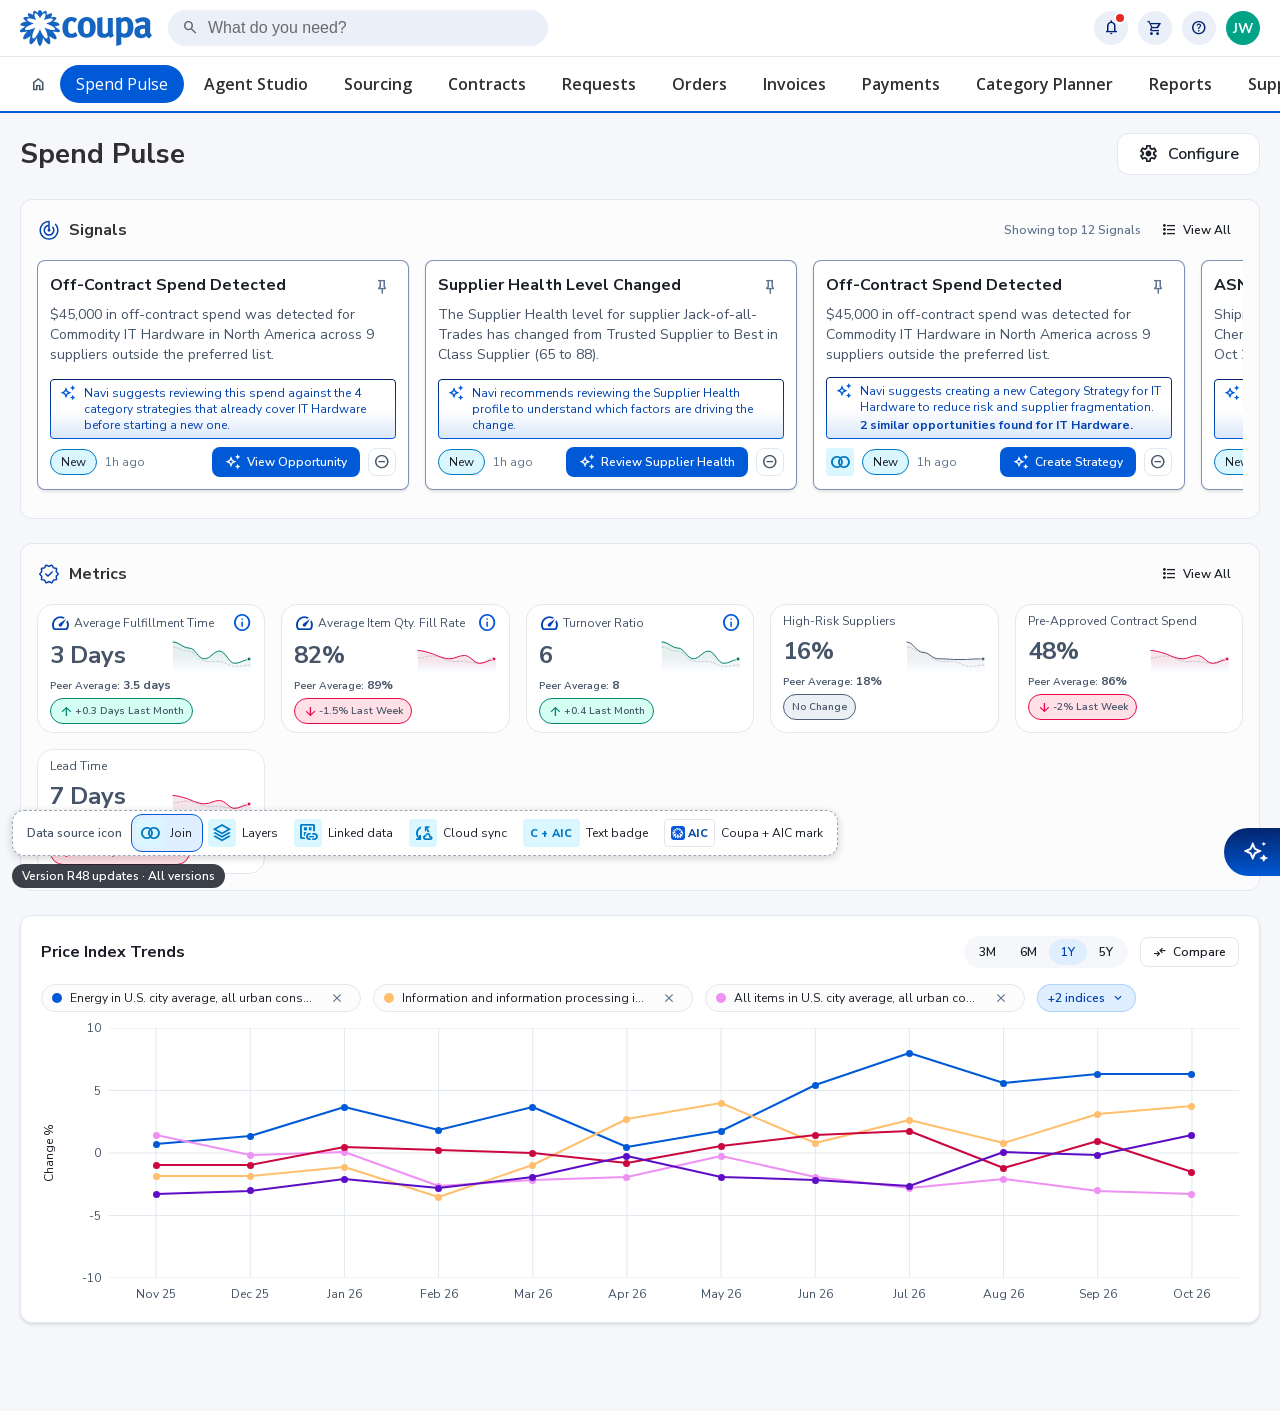
==== commit 14abdda3: "R48: PM review (data-source icon variants, source in text, Yes/No related pop-up), bell items and re" ====
--- a/v/r48/index.html
+++ b/v/r48/index.html
@@ -28,7 +28,7 @@
         <input type="search" placeholder="What do you need?" aria-label="What do you need?">
       </label>
       <div class="top-actions">
-        <button class="circle-btn" aria-label="Notifications" data-act="notif-toggle"><span class="mi mi--sm">notifications</span></button>
+        <button class="circle-btn circle-btn--badged" aria-label="Notifications, new" data-act="notif-toggle"><span class="mi mi--sm">notifications</span><span class="circle-btn__badge" aria-hidden="true"></span></button>
         <button class="circle-btn" aria-label="Cart"><span class="mi mi--sm">shopping_cart</span></button>
         <button class="circle-btn" aria-label="Help"><span class="mi mi--sm">help</span></button>
         <div class="avatar" title="Jason Wills">JW</div>
--- a/v/r48/styles.css
+++ b/v/r48/styles.css
@@ -4271,14 +4271,20 @@
 
 /* Data-source mark (combined opportunities): the community mark's slot and
    plate, in the light-blue pair, with Coupa + AIC or AIC as its tooltip. */
-.data-source-mark{flex:none;width:28px;height:28px;display:flex;align-items:center;justify-content:center;
-  background:var(--lightblue-subtle,#daf6ff);border-radius:var(--r-2xs);color:#007ac5;cursor:default}
-.data-source-mark .mi{font-size:20px}
+.data-source-mark{flex:none;display:inline-flex;cursor:default}
+/* The variants: a glyph on the plate, text, or the Coupa mark with AIC. */
+.ds-mark{min-width:28px;height:28px;padding:0 4px;box-sizing:border-box;display:inline-flex;align-items:center;justify-content:center;gap:3px;
+  background:var(--lightblue-subtle,#daf6ff);border-radius:var(--r-2xs);color:#007ac5}
+.ds-mark .mi{font-size:20px}
+.ds-mark--text{padding:0 7px;font-size:11px;font-weight:800;letter-spacing:.02em;white-space:nowrap}
+.ds-mark--coupa{padding:0 6px;background:#fff;border:1px solid var(--b2);color:#0b4ea2}
+.ds-mark--coupa img{display:block;border-radius:3px;background:#0659d6}
+.ds-mark--coupa b{font-size:11px;font-weight:800;letter-spacing:.02em}
+.ds-text{font-size:var(--fs-sm);color:var(--t2);white-space:nowrap}
 /* Apply to Related Opportunities? */
 .rel-ask__lead{margin:0 0 12px;font-size:var(--fs-sm);line-height:20px;color:var(--t1)}
 .rel-ask__list{display:flex;flex-direction:column;gap:8px}
-.rel-ask__item{display:flex;align-items:flex-start;gap:10px;padding:10px 12px;border:1px solid var(--b2);border-radius:8px;cursor:pointer}
-.rel-ask__item input{margin-top:3px;flex:none}
+.rel-ask__item{display:flex;align-items:flex-start;gap:10px;padding:10px 12px;border:1px solid var(--b2);border-radius:8px}
 .rel-ask__item > span{display:flex;flex-direction:column;gap:2px;font-size:var(--fs-sm);line-height:18px}
 .rel-ask__item > span > span{color:var(--t2)}
 
@@ -4294,3 +4300,21 @@
 .opp-upl b{color:var(--t1)}
 .opp-upl .spacer{flex:1}
 a.btn{text-decoration:none;display:inline-flex;align-items:center}
+
+/* The bell's red dot: always on, to say there is something new. */
+.circle-btn--badged{position:relative}
+.circle-btn__badge{position:absolute;top:3px;right:4px;width:8px;height:8px;border-radius:50%;
+  background:#e42a25;box-shadow:0 0 0 2px var(--s1);pointer-events:none}
+
+/* The data-source icon switch, a prototype control like the CCS one. */
+#ds-switch{position:fixed;left:12px;bottom:12px;z-index:85;display:flex;align-items:center;gap:2px;padding:4px;max-width:calc(100vw - 24px);
+  overflow-x:auto;border:1px dashed #9aa7b6;border-radius:12px;background:var(--s1);box-shadow:0 2px 8px rgba(0,0,0,.18);
+  font-family:var(--font-control);font-size:12px;color:var(--t2)}
+#ds-switch > span{padding:0 8px 0 10px;font-weight:600;white-space:nowrap}
+#ds-switch button{display:inline-flex;align-items:center;gap:6px;padding:4px 10px 4px 4px;border-radius:10px;font:inherit;font-size:12px;
+  color:var(--t1);white-space:nowrap}
+#ds-switch button:hover{background:var(--s3)}
+#ds-switch button.is-on{background:var(--primary-subtle);outline:1.5px solid var(--primary)}
+#ds-switch button:focus-visible{outline:2px solid var(--primary);outline-offset:1px}
+/* On a published version it sits above the version badge, which stays. */
+body:has(.version-badge) #ds-switch{bottom:44px}
